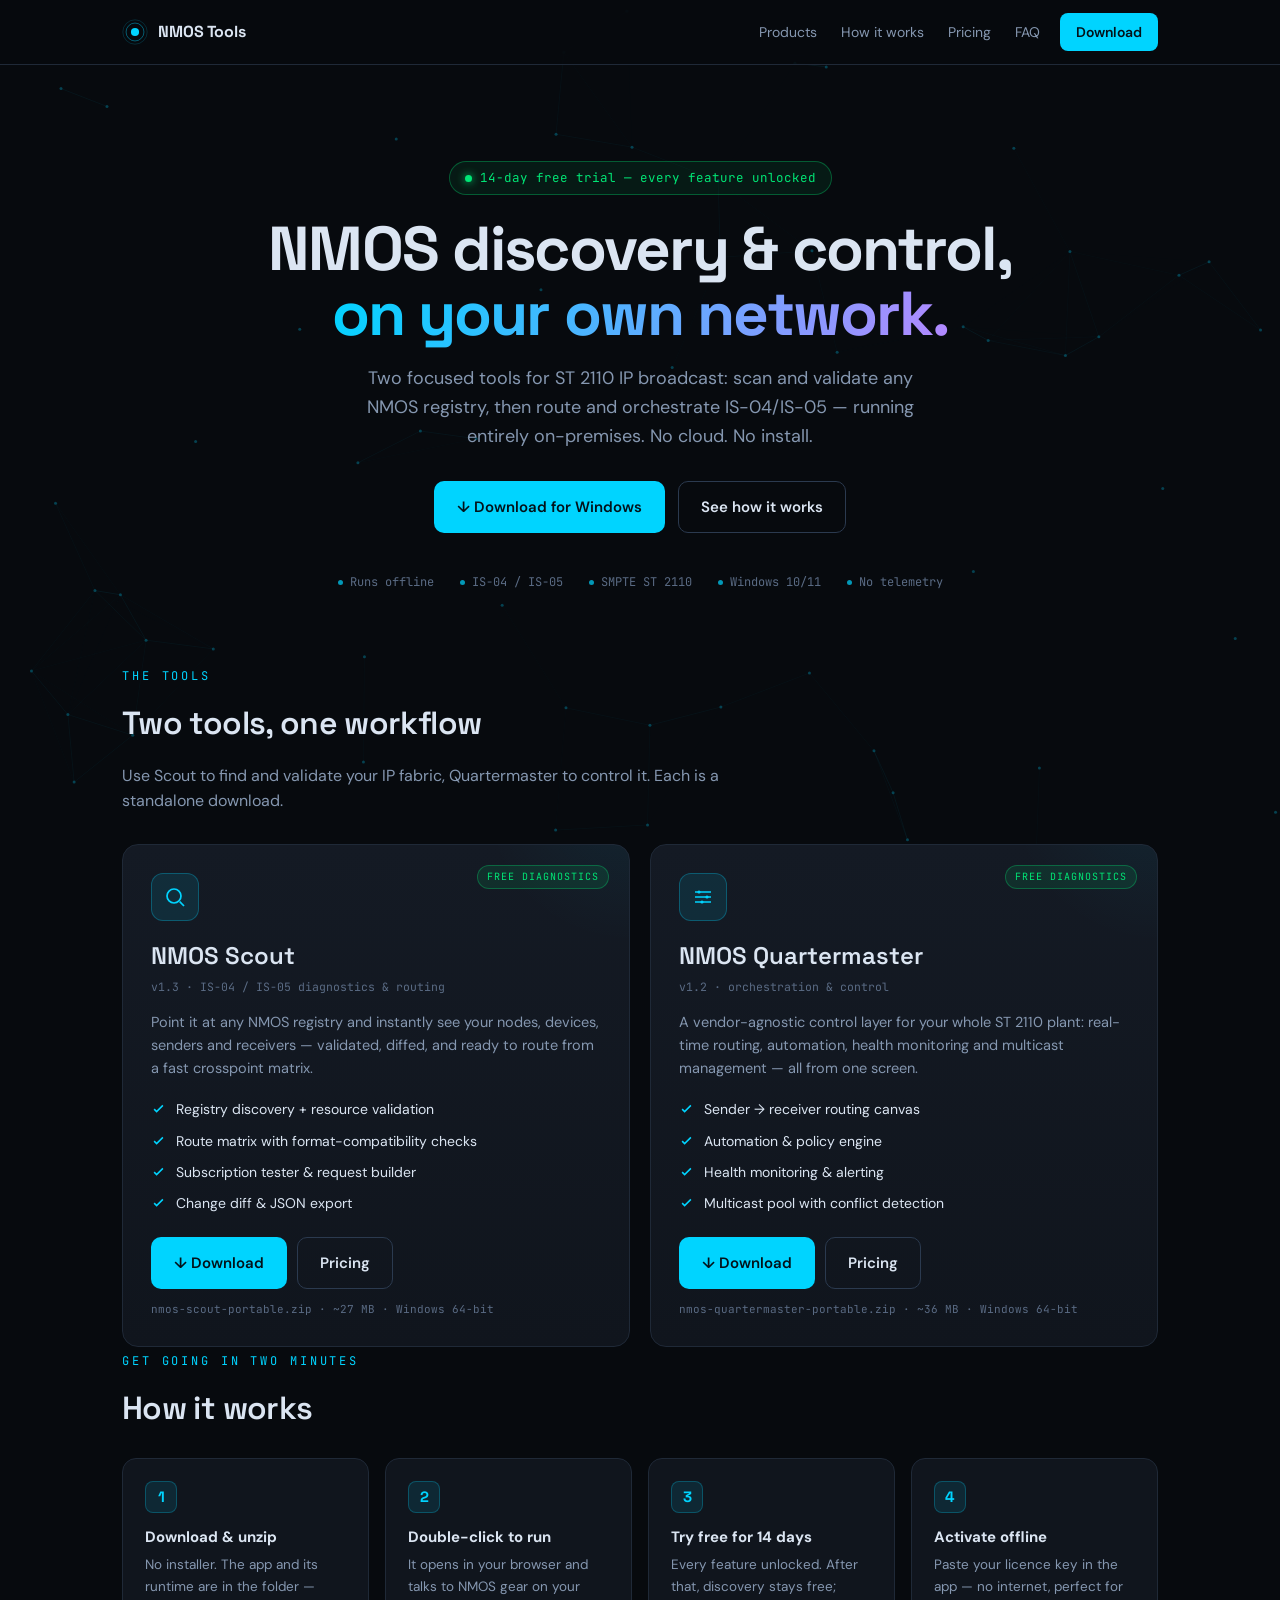
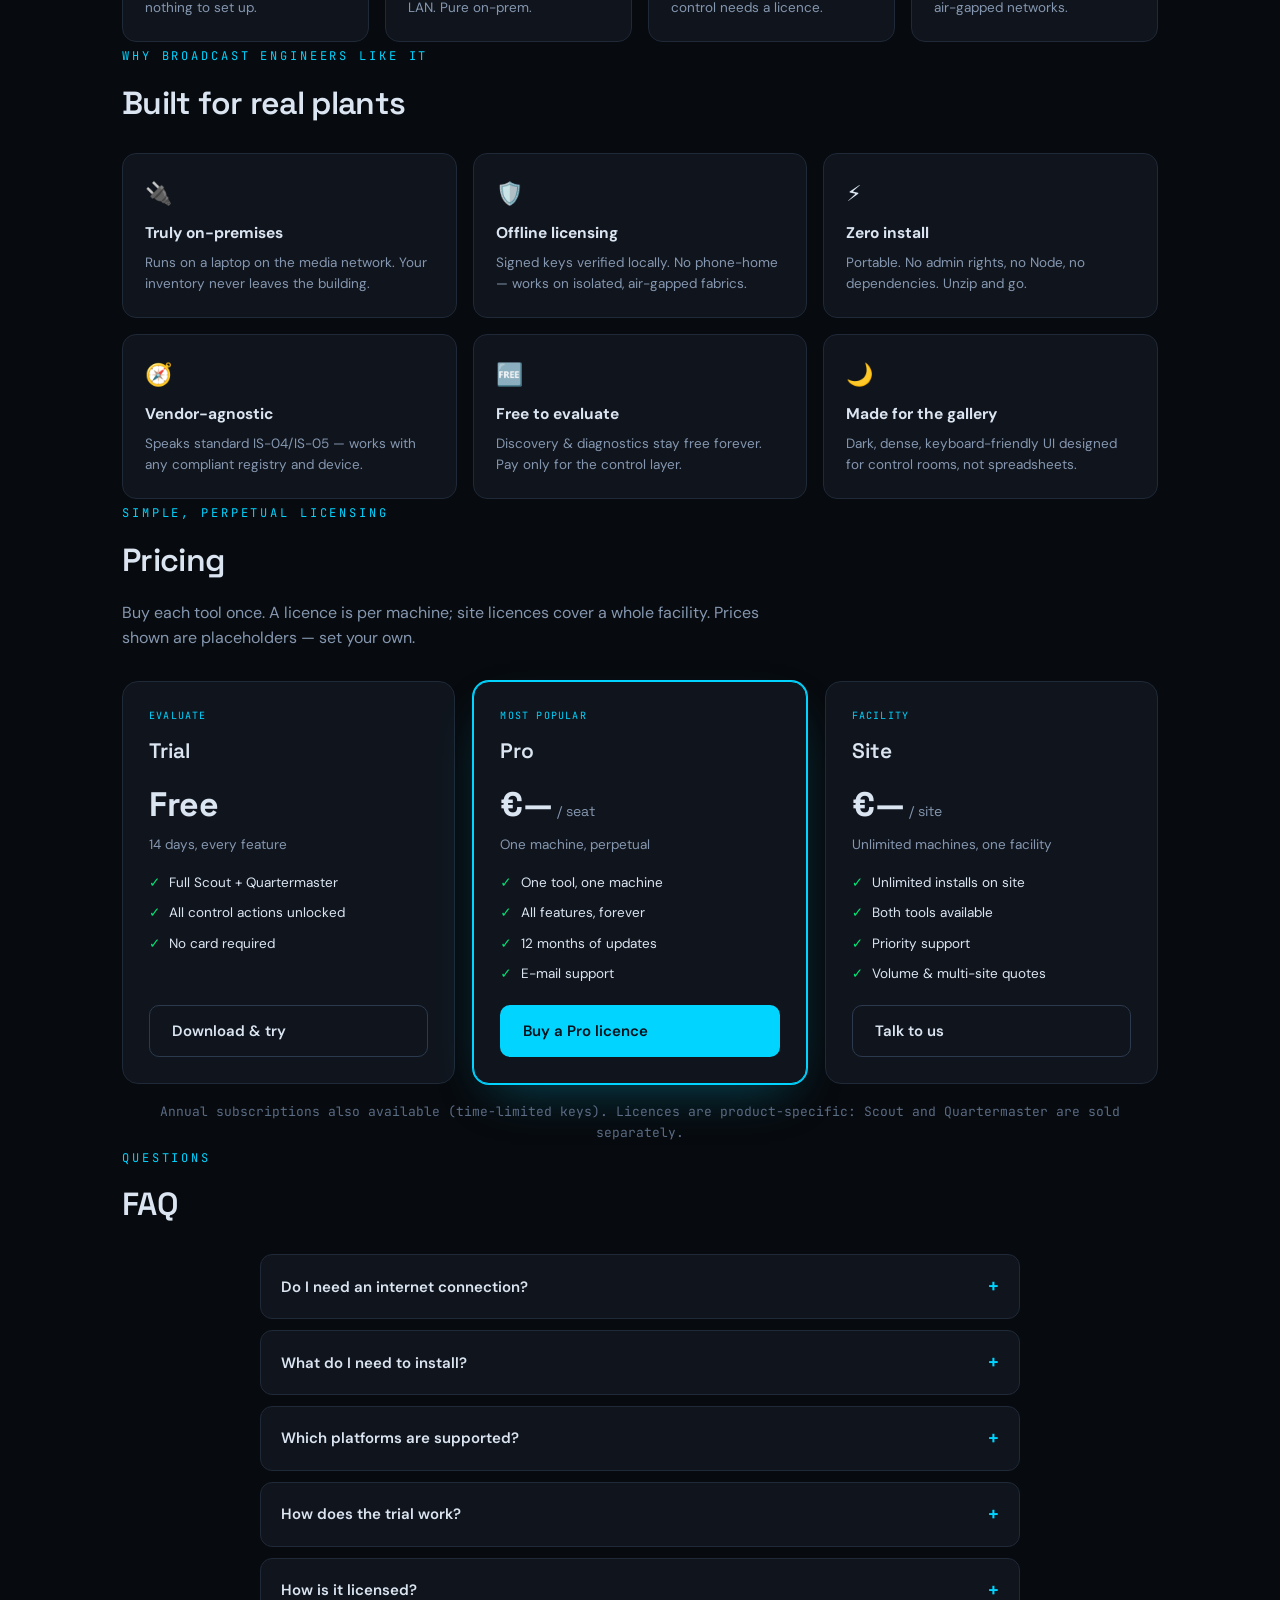
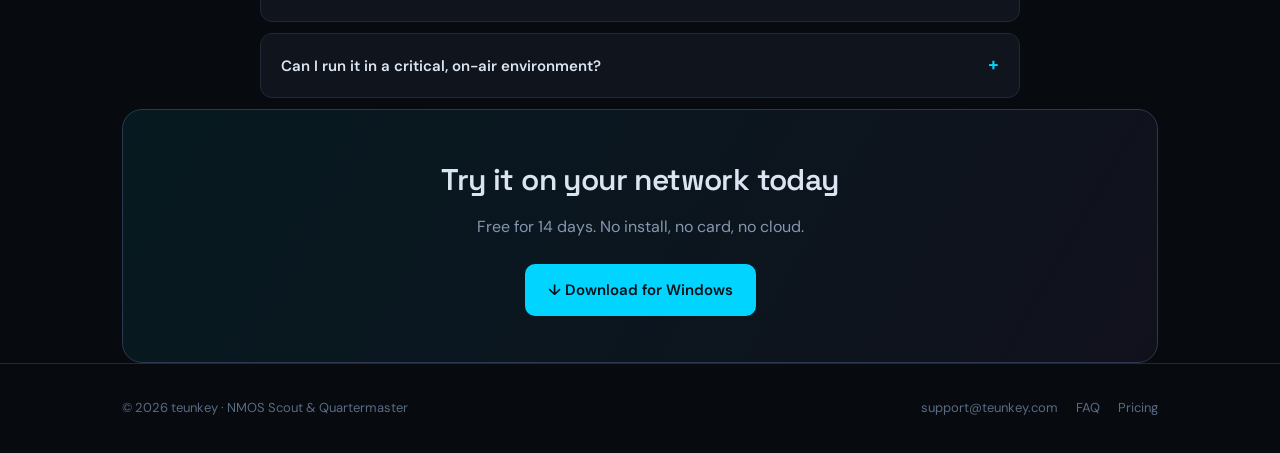
==== index.html @ 96299267 "Remove third-party brand names from the Quartermaster blurb Co-Authored-By: Claude Opus 4.8 <noreply" ====
<!DOCTYPE html>
<html lang="en">
<head>
<meta charset="UTF-8"/>
<meta name="viewport" content="width=device-width, initial-scale=1.0"/>
<title>NMOS Tools — IP broadcast discovery &amp; control · teunkey</title>
<meta name="description" content="NMOS Scout and Quartermaster — professional IS-04/IS-05 discovery, diagnostics and control for ST 2110 IP broadcast. Runs on your own network. Windows, no install, no cloud. 14-day free trial."/>
<meta property="og:title" content="NMOS Tools — IP broadcast discovery &amp; control"/>
<meta property="og:description" content="Pro NMOS diagnostics &amp; IS-05 control that run entirely on your network. Offline-licensed. 14-day free trial."/>
<meta property="og:type" content="website"/>
<link rel="icon" href="data:image/svg+xml,%3Csvg xmlns='http://www.w3.org/2000/svg' viewBox='0 0 32 32'%3E%3Ccircle cx='16' cy='16' r='5' fill='%2300d4ff'/%3E%3Ccircle cx='16' cy='16' r='11' fill='none' stroke='%2300d4ff' stroke-opacity='.5'/%3E%3Ccircle cx='16' cy='16' r='15' fill='none' stroke='%2300d4ff' stroke-opacity='.2'/%3E%3C/svg%3E"/>
<link rel="preconnect" href="https://fonts.googleapis.com"/>
<link rel="preconnect" href="https://fonts.gstatic.com" crossorigin/>
<link href="https://fonts.googleapis.com/css2?family=JetBrains+Mono:wght@400;500;600&family=Space+Grotesk:wght@400;500;600;700&family=DM+Sans:wght@400;500;600&display=swap" rel="stylesheet"/>
<style>
  :root{
    --bg:#070a0e; --bg2:#0b0f15; --card:#10151d; --card2:#141a24;
    --border:#1f2937; --border2:#2b3a4f;
    --text:#dbe5f2; --muted:#8597b0; --dim:#5a6b84;
    --accent:#00d4ff; --accent2:#0aa6c9; --glow:rgba(0,212,255,.35);
    --green:#00e676; --amber:#ffb74d; --purple:#b388ff;
    --display:'Space Grotesk',system-ui,sans-serif;
    --ui:'DM Sans',system-ui,sans-serif;
    --mono:'JetBrains Mono',ui-monospace,Consolas,monospace;
    --maxw:1080px;
  }
  *{box-sizing:border-box;margin:0;padding:0}
  html{scroll-behavior:smooth}
  body{background:var(--bg);color:var(--text);font-family:var(--ui);line-height:1.6;overflow-x:hidden;-webkit-font-smoothing:antialiased}
  a{color:inherit;text-decoration:none}
  canvas#bg{position:fixed;inset:0;z-index:0;opacity:.5;pointer-events:none}
  .shell{position:relative;z-index:1}
  .wrap{max-width:var(--maxw);margin:0 auto;padding:0 22px}
  section{position:relative;padding:84px 0}
  .eyebrow{font-family:var(--mono);font-size:12px;letter-spacing:.24em;text-transform:uppercase;color:var(--accent)}
  h2.title{font-family:var(--display);font-size:32px;font-weight:600;letter-spacing:-.02em;margin:10px 0 14px}
  .lead{color:var(--muted);font-size:16px;max-width:640px}

  /* ── NAV ── */
  nav{position:sticky;top:0;z-index:50;backdrop-filter:blur(12px);background:rgba(7,10,14,.72);border-bottom:1px solid var(--border)}
  .nav-in{max-width:var(--maxw);margin:0 auto;padding:13px 22px;display:flex;align-items:center;gap:20px}
  .brand{display:flex;align-items:center;gap:10px;font-family:var(--display);font-weight:700;font-size:16px;letter-spacing:-.01em}
  .brand .mark{width:26px;height:26px}
  .nav-links{display:flex;gap:24px;margin-left:auto;font-size:14px;color:var(--muted)}
  .nav-links a:hover{color:var(--text)}
  .nav-cta{padding:8px 16px;border-radius:8px;background:var(--accent);color:#03121a;font-weight:600;font-size:14px;transition:.15s}
  .nav-cta:hover{background:#2ce0ff;box-shadow:0 0 24px var(--glow)}
  @media(max-width:760px){.nav-links{display:none}}

  /* ── HERO ── */
  .hero{padding:96px 0 70px;text-align:center}
  .trial-pill{display:inline-flex;align-items:center;gap:8px;padding:6px 15px;border:1px solid rgba(0,230,118,.32);background:rgba(0,230,118,.07);color:var(--green);border-radius:100px;font-family:var(--mono);font-size:12.5px}
  .trial-pill .dot{width:7px;height:7px;border-radius:50%;background:var(--green);box-shadow:0 0 8px var(--green);animation:pulse 2.4s infinite}
  @keyframes pulse{0%,100%{opacity:1}50%{opacity:.45}}
  .hero h1{font-family:var(--display);font-weight:700;font-size:clamp(36px,6vw,62px);line-height:1.04;letter-spacing:-.03em;margin:22px auto 18px;max-width:880px}
  .hero h1 .grad{background:linear-gradient(110deg,var(--accent),var(--purple));-webkit-background-clip:text;background-clip:text;color:transparent}
  .hero p.sub{color:var(--muted);font-size:18px;max-width:600px;margin:0 auto 30px}
  .cta-row{display:flex;gap:13px;justify-content:center;flex-wrap:wrap}
  .btn{display:inline-flex;align-items:center;gap:9px;padding:13px 22px;border-radius:10px;font-weight:600;font-size:15px;cursor:pointer;transition:.16s;border:1px solid transparent}
  .btn-primary{background:var(--accent);color:#03121a}
  .btn-primary:hover{background:#2ce0ff;box-shadow:0 0 30px var(--glow);transform:translateY(-1px)}
  .btn-ghost{border-color:var(--border2);color:var(--text)}
  .btn-ghost:hover{border-color:var(--accent);color:var(--accent)}
  .trust{display:flex;gap:10px 26px;justify-content:center;flex-wrap:wrap;margin-top:40px;font-family:var(--mono);font-size:12px;color:var(--dim)}
  .trust span{display:inline-flex;align-items:center;gap:7px}
  .trust span::before{content:'';width:5px;height:5px;border-radius:50%;background:var(--accent);opacity:.7}

  /* ── PRODUCTS ── */
  .products{display:grid;grid-template-columns:1fr 1fr;gap:20px}
  @media(max-width:820px){.products{grid-template-columns:1fr}}
  .prod{background:linear-gradient(180deg,var(--card2),var(--card));border:1px solid var(--border);border-radius:16px;padding:28px;display:flex;flex-direction:column;position:relative;overflow:hidden;transition:.2s}
  .prod:hover{border-color:var(--border2);transform:translateY(-3px)}
  .prod::before{content:'';position:absolute;top:-40%;right:-30%;width:300px;height:300px;background:radial-gradient(circle,var(--glow),transparent 70%);opacity:.18;pointer-events:none}
  .prod-icon{width:48px;height:48px;border-radius:12px;display:flex;align-items:center;justify-content:center;background:rgba(0,212,255,.1);border:1px solid rgba(0,212,255,.28);margin-bottom:16px}
  .prod h3{font-family:var(--display);font-size:24px;font-weight:600}
  .prod .ver{font-family:var(--mono);font-size:11.5px;color:var(--dim);margin:3px 0 14px}
  .prod p{color:var(--muted);font-size:14.5px;margin-bottom:18px}
  .feat{list-style:none;display:flex;flex-direction:column;gap:9px;margin-bottom:22px;font-size:14px}
  .feat li{display:flex;gap:10px;align-items:flex-start}
  .feat li svg{flex-shrink:0;margin-top:3px;color:var(--accent)}
  .prod .spacer{flex:1}
  .prod .actions{display:flex;gap:10px;flex-wrap:wrap}
  .prod .size{font-family:var(--mono);font-size:11px;color:var(--dim);margin-top:12px}
  .tag-free{position:absolute;top:20px;right:20px;font-family:var(--mono);font-size:10px;letter-spacing:.1em;text-transform:uppercase;color:var(--green);background:rgba(0,230,118,.1);border:1px solid rgba(0,230,118,.3);border-radius:100px;padding:3px 9px}

  /* ── STEPS ── */
  .steps{display:grid;grid-template-columns:repeat(4,1fr);gap:16px;counter-reset:s}
  @media(max-width:820px){.steps{grid-template-columns:1fr 1fr}}
  @media(max-width:480px){.steps{grid-template-columns:1fr}}
  .step{background:var(--card);border:1px solid var(--border);border-radius:14px;padding:22px;counter-increment:s}
  .step::before{content:counter(s);font-family:var(--display);font-weight:700;font-size:15px;color:var(--accent);display:flex;align-items:center;justify-content:center;width:30px;height:30px;border-radius:8px;background:rgba(0,212,255,.1);border:1px solid rgba(0,212,255,.25);margin-bottom:12px}
  .step h4{font-size:15px;margin-bottom:5px}
  .step p{color:var(--muted);font-size:13.5px}

  /* ── FEATURES ── */
  .feature-grid{display:grid;grid-template-columns:repeat(3,1fr);gap:16px}
  @media(max-width:820px){.feature-grid{grid-template-columns:1fr 1fr}}
  @media(max-width:480px){.feature-grid{grid-template-columns:1fr}}
  .fcard{background:var(--card);border:1px solid var(--border);border-radius:14px;padding:22px}
  .fcard .fi{font-size:22px;margin-bottom:10px}
  .fcard h4{font-size:15.5px;margin-bottom:6px}
  .fcard p{color:var(--muted);font-size:13.5px}

  /* ── PRICING ── */
  .pricing{display:grid;grid-template-columns:repeat(3,1fr);gap:18px}
  @media(max-width:820px){.pricing{grid-template-columns:1fr}}
  .tier{background:var(--card);border:1px solid var(--border);border-radius:16px;padding:26px;display:flex;flex-direction:column}
  .tier.best{border-color:var(--accent);box-shadow:0 0 0 1px var(--accent),0 20px 50px -20px var(--glow)}
  .tier .badge{align-self:flex-start;font-family:var(--mono);font-size:10px;letter-spacing:.12em;text-transform:uppercase;color:var(--accent);margin-bottom:10px}
  .tier h3{font-family:var(--display);font-size:21px;font-weight:600}
  .tier .price{font-family:var(--display);font-size:34px;font-weight:700;margin:10px 0 2px}
  .tier .price small{font-size:14px;color:var(--muted);font-weight:400}
  .tier .who{color:var(--muted);font-size:13.5px;margin-bottom:16px}
  .tier ul{list-style:none;display:flex;flex-direction:column;gap:9px;font-size:13.5px;margin-bottom:20px}
  .tier ul li{display:flex;gap:9px}.tier ul li::before{content:'✓';color:var(--green)}
  .tier .spacer{flex:1}
  .price-note{text-align:center;color:var(--dim);font-size:13px;margin-top:18px;font-family:var(--mono)}

  /* ── FAQ ── */
  .faq{max-width:760px;margin:0 auto}
  .qa{border:1px solid var(--border);border-radius:12px;margin-bottom:11px;overflow:hidden;background:var(--card)}
  .qa summary{padding:17px 20px;cursor:pointer;font-weight:600;font-size:15px;display:flex;justify-content:space-between;align-items:center;list-style:none}
  .qa summary::-webkit-details-marker{display:none}
  .qa summary::after{content:'+';font-family:var(--mono);color:var(--accent);font-size:18px;transition:.2s}
  .qa[open] summary::after{transform:rotate(45deg)}
  .qa .a{padding:0 20px 18px;color:var(--muted);font-size:14px}

  /* ── CTA BANNER ── */
  .cta-banner{text-align:center;background:linear-gradient(120deg,rgba(0,212,255,.08),rgba(179,136,255,.06));border:1px solid var(--border2);border-radius:20px;padding:46px 24px}
  .cta-banner h2{font-family:var(--display);font-size:30px;font-weight:600;letter-spacing:-.02em;margin-bottom:10px}
  .cta-banner p{color:var(--muted);margin-bottom:24px}

  /* ── FOOTER ── */
  footer{border-top:1px solid var(--border);padding:34px 0;color:var(--dim);font-size:13px}
  .foot-in{max-width:var(--maxw);margin:0 auto;padding:0 22px;display:flex;justify-content:space-between;flex-wrap:wrap;gap:14px}
  .foot-in a:hover{color:var(--accent)}

  /* ── reveal-on-scroll ── */
  .reveal{opacity:0;transform:translateY(20px);transition:opacity .6s ease,transform .6s ease}
  .reveal.in{opacity:1;transform:none}
  @media(prefers-reduced-motion:reduce){.reveal{opacity:1;transform:none}canvas#bg{display:none}}
</style>
</head>
<body>
<canvas id="bg"></canvas>
<div class="shell">

  <!-- NAV -->
  <nav>
    <div class="nav-in">
      <a class="brand" href="#top">
        <svg class="mark" viewBox="0 0 32 32"><circle cx="16" cy="16" r="5" fill="#00d4ff"/><circle cx="16" cy="16" r="11" fill="none" stroke="#00d4ff" stroke-opacity=".5"/><circle cx="16" cy="16" r="15" fill="none" stroke="#00d4ff" stroke-opacity=".2"/></svg>
        NMOS&nbsp;Tools
      </a>
      <div class="nav-links">
        <a href="#products">Products</a>
        <a href="#how">How it works</a>
        <a href="#pricing">Pricing</a>
        <a href="#faq">FAQ</a>
      </div>
      <a class="nav-cta" href="#products">Download</a>
    </div>
  </nav>

  <!-- HERO -->
  <header class="hero wrap" id="top">
    <span class="trial-pill"><span class="dot"></span> 14-day free trial — every feature unlocked</span>
    <h1>NMOS discovery &amp; control,<br><span class="grad">on your own network.</span></h1>
    <p class="sub">Two focused tools for ST&nbsp;2110 IP broadcast: scan and validate any NMOS registry, then route and orchestrate IS-04/IS-05 — running entirely on-premises. No cloud. No install.</p>
    <div class="cta-row">
      <a class="btn btn-primary" href="#products">↓ Download for Windows</a>
      <a class="btn btn-ghost" href="#how">See how it works</a>
    </div>
    <div class="trust">
      <span>Runs offline</span><span>IS-04 / IS-05</span><span>SMPTE ST 2110</span><span>Windows 10/11</span><span>No telemetry</span>
    </div>
  </header>

  <!-- PRODUCTS -->
  <section id="products" class="wrap">
    <span class="eyebrow reveal">The tools</span>
    <h2 class="title reveal">Two tools, one workflow</h2>
    <p class="lead reveal" style="margin-bottom:30px">Use Scout to find and validate your IP fabric, Quartermaster to control it. Each is a standalone download.</p>
    <div class="products">

      <article class="prod reveal">
        <span class="tag-free">Free diagnostics</span>
        <div class="prod-icon"><svg width="24" height="24" viewBox="0 0 24 24" fill="none" stroke="#00d4ff" stroke-width="1.7"><circle cx="11" cy="11" r="7"/><path d="M21 21l-4.3-4.3"/></svg></div>
        <h3>NMOS Scout</h3>
        <div class="ver">v1.3 · IS-04 / IS-05 diagnostics &amp; routing</div>
        <p>Point it at any NMOS registry and instantly see your nodes, devices, senders and receivers — validated, diffed, and ready to route from a fast crosspoint matrix.</p>
        <ul class="feat">
          <li><svg width="15" height="15" viewBox="0 0 24 24" fill="none" stroke="currentColor" stroke-width="2.5"><path d="M5 13l4 4L19 7"/></svg> Registry discovery + resource validation</li>
          <li><svg width="15" height="15" viewBox="0 0 24 24" fill="none" stroke="currentColor" stroke-width="2.5"><path d="M5 13l4 4L19 7"/></svg> Route matrix with format-compatibility checks</li>
          <li><svg width="15" height="15" viewBox="0 0 24 24" fill="none" stroke="currentColor" stroke-width="2.5"><path d="M5 13l4 4L19 7"/></svg> Subscription tester &amp; request builder</li>
          <li><svg width="15" height="15" viewBox="0 0 24 24" fill="none" stroke="currentColor" stroke-width="2.5"><path d="M5 13l4 4L19 7"/></svg> Change diff &amp; JSON export</li>
        </ul>
        <div class="spacer"></div>
        <div class="actions">
          <a class="btn btn-primary" data-dl="scout" href="#" download>↓ Download</a>
          <a class="btn btn-ghost" data-buy="scout" href="#pricing">Pricing</a>
        </div>
        <div class="size">nmos-scout-portable.zip · ~27 MB · Windows 64-bit</div>
      </article>

      <article class="prod reveal">
        <span class="tag-free">Free diagnostics</span>
        <div class="prod-icon"><svg width="24" height="24" viewBox="0 0 24 24" fill="none" stroke="#00d4ff" stroke-width="1.7"><path d="M4 7h16M4 12h16M4 17h16"/><circle cx="8" cy="7" r="1.6" fill="#00d4ff" stroke="none"/><circle cx="16" cy="12" r="1.6" fill="#00d4ff" stroke="none"/><circle cx="11" cy="17" r="1.6" fill="#00d4ff" stroke="none"/></svg></div>
        <h3>NMOS Quartermaster</h3>
        <div class="ver">v1.2 · orchestration &amp; control</div>
        <p>A vendor-agnostic control layer for your whole ST 2110 plant: real-time routing, automation, health monitoring and multicast management — all from one screen.</p>
        <ul class="feat">
          <li><svg width="15" height="15" viewBox="0 0 24 24" fill="none" stroke="currentColor" stroke-width="2.5"><path d="M5 13l4 4L19 7"/></svg> Sender → receiver routing canvas</li>
          <li><svg width="15" height="15" viewBox="0 0 24 24" fill="none" stroke="currentColor" stroke-width="2.5"><path d="M5 13l4 4L19 7"/></svg> Automation &amp; policy engine</li>
          <li><svg width="15" height="15" viewBox="0 0 24 24" fill="none" stroke="currentColor" stroke-width="2.5"><path d="M5 13l4 4L19 7"/></svg> Health monitoring &amp; alerting</li>
          <li><svg width="15" height="15" viewBox="0 0 24 24" fill="none" stroke="currentColor" stroke-width="2.5"><path d="M5 13l4 4L19 7"/></svg> Multicast pool with conflict detection</li>
        </ul>
        <div class="spacer"></div>
        <div class="actions">
          <a class="btn btn-primary" data-dl="quartermaster" href="#" download>↓ Download</a>
          <a class="btn btn-ghost" data-buy="quartermaster" href="#pricing">Pricing</a>
        </div>
        <div class="size">nmos-quartermaster-portable.zip · ~36 MB · Windows 64-bit</div>
      </article>
    </div>
  </section>

  <!-- HOW -->
  <section id="how" class="wrap">
    <span class="eyebrow reveal">Get going in two minutes</span>
    <h2 class="title reveal">How it works</h2>
    <div class="steps" style="margin-top:24px">
      <div class="step reveal"><h4>Download &amp; unzip</h4><p>No installer. The app and its runtime are in the folder — nothing to set up.</p></div>
      <div class="step reveal"><h4>Double-click to run</h4><p>It opens in your browser and talks to NMOS gear on your LAN. Pure on-prem.</p></div>
      <div class="step reveal"><h4>Try free for 14 days</h4><p>Every feature unlocked. After that, discovery stays free; control needs a licence.</p></div>
      <div class="step reveal"><h4>Activate offline</h4><p>Paste your licence key in the app — no internet, perfect for air-gapped networks.</p></div>
    </div>
  </section>

  <!-- FEATURES -->
  <section class="wrap">
    <span class="eyebrow reveal">Why broadcast engineers like it</span>
    <h2 class="title reveal">Built for real plants</h2>
    <div class="feature-grid" style="margin-top:24px">
      <div class="fcard reveal"><div class="fi">🔌</div><h4>Truly on-premises</h4><p>Runs on a laptop on the media network. Your inventory never leaves the building.</p></div>
      <div class="fcard reveal"><div class="fi">🛡️</div><h4>Offline licensing</h4><p>Signed keys verified locally. No phone-home — works on isolated, air-gapped fabrics.</p></div>
      <div class="fcard reveal"><div class="fi">⚡</div><h4>Zero install</h4><p>Portable. No admin rights, no Node, no dependencies. Unzip and go.</p></div>
      <div class="fcard reveal"><div class="fi">🧭</div><h4>Vendor-agnostic</h4><p>Speaks standard IS-04/IS-05 — works with any compliant registry and device.</p></div>
      <div class="fcard reveal"><div class="fi">🆓</div><h4>Free to evaluate</h4><p>Discovery &amp; diagnostics stay free forever. Pay only for the control layer.</p></div>
      <div class="fcard reveal"><div class="fi">🌙</div><h4>Made for the gallery</h4><p>Dark, dense, keyboard-friendly UI designed for control rooms, not spreadsheets.</p></div>
    </div>
  </section>

  <!-- PRICING -->
  <section id="pricing" class="wrap">
    <span class="eyebrow reveal">Simple, perpetual licensing</span>
    <h2 class="title reveal">Pricing</h2>
    <p class="lead reveal" style="margin-bottom:30px">Buy each tool once. A licence is per machine; site licences cover a whole facility. Prices shown are placeholders — set your own.</p>
    <div class="pricing">
      <div class="tier reveal">
        <span class="badge">Evaluate</span>
        <h3>Trial</h3>
        <div class="price">Free</div>
        <div class="who">14 days, every feature</div>
        <ul>
          <li>Full Scout + Quartermaster</li>
          <li>All control actions unlocked</li>
          <li>No card required</li>
        </ul>
        <div class="spacer"></div>
        <a class="btn btn-ghost" href="#products">Download &amp; try</a>
      </div>
      <div class="tier best reveal">
        <span class="badge">Most popular</span>
        <h3>Pro</h3>
        <div class="price">€—<small> / seat</small></div>
        <div class="who">One machine, perpetual</div>
        <ul>
          <li>One tool, one machine</li>
          <li>All features, forever</li>
          <li>12 months of updates</li>
          <li>E-mail support</li>
        </ul>
        <div class="spacer"></div>
        <a class="btn btn-primary" href="mailto:sales@teunkey.com?subject=NMOS%20Pro%20licence">Buy a Pro licence</a>
      </div>
      <div class="tier reveal">
        <span class="badge">Facility</span>
        <h3>Site</h3>
        <div class="price">€—<small> / site</small></div>
        <div class="who">Unlimited machines, one facility</div>
        <ul>
          <li>Unlimited installs on site</li>
          <li>Both tools available</li>
          <li>Priority support</li>
          <li>Volume &amp; multi-site quotes</li>
        </ul>
        <div class="spacer"></div>
        <a class="btn btn-ghost" href="mailto:sales@teunkey.com?subject=NMOS%20Site%20licence">Talk to us</a>
      </div>
    </div>
    <p class="price-note reveal">Annual subscriptions also available (time-limited keys). Licences are product-specific: Scout and Quartermaster are sold separately.</p>
  </section>

  <!-- FAQ -->
  <section id="faq" class="wrap">
    <span class="eyebrow reveal">Questions</span>
    <h2 class="title reveal">FAQ</h2>
    <div class="faq" style="margin-top:24px">
      <details class="qa reveal"><summary>Do I need an internet connection?</summary><div class="a">No. Both tools run entirely on your local network and validate licences offline. Nothing — including your device inventory — is sent to the internet. They're designed for isolated, air-gapped broadcast fabrics.</div></details>
      <details class="qa reveal"><summary>What do I need to install?</summary><div class="a">Nothing. Each download is a self-contained folder that already includes the runtime. Unzip it anywhere and double-click the launcher — no admin rights, no Node.js, no dependencies.</div></details>
      <details class="qa reveal"><summary>Which platforms are supported?</summary><div class="a">Windows 10/11 (64-bit) today. macOS and Linux builds are on the roadmap — get in touch if you need them.</div></details>
      <details class="qa reveal"><summary>How does the trial work?</summary><div class="a">The first launch starts a 14-day trial with every feature unlocked. After it ends, discovery and diagnostics keep working for free; the control actions (routing, automation, reservations) unlock when you activate a licence key.</div></details>
      <details class="qa reveal"><summary>How is it licensed?</summary><div class="a">You buy a licence key, paste it into the app, and it's verified offline against a cryptographic signature. Keys are per-machine (Pro) or per-facility (Site), perpetual or annual.</div></details>
      <details class="qa reveal"><summary>Can I run it in a critical, on-air environment?</summary><div class="a">The tools are provided as professional utilities — always validate routing and control actions in your own environment first. See the licence agreement included with each download for the full terms.</div></details>
    </div>
  </section>

  <!-- CTA -->
  <section class="wrap">
    <div class="cta-banner reveal">
      <h2>Try it on your network today</h2>
      <p>Free for 14 days. No install, no card, no cloud.</p>
      <div class="cta-row"><a class="btn btn-primary" href="#products">↓ Download for Windows</a></div>
    </div>
  </section>

  <footer>
    <div class="foot-in">
      <div>© <span id="yr"></span> teunkey · NMOS Scout &amp; Quartermaster</div>
      <div style="display:flex;gap:18px">
        <a href="mailto:support@teunkey.com">support@teunkey.com</a>
        <a href="#faq">FAQ</a>
        <a href="#pricing">Pricing</a>
      </div>
    </div>
  </footer>
</div>

<script>
  document.getElementById('yr').textContent = new Date().getFullYear();

  // Download links — set these to wherever the zips are hosted.
  // (Filled at deploy time; defaults to a /downloads/ path on this host.)
  const DOWNLOADS = {
    scout:         'https://github.com/teunenrichard-dot/nmos-tools/releases/latest/download/nmos-scout-portable.zip',
    quartermaster: 'https://github.com/teunenrichard-dot/nmos-tools/releases/latest/download/nmos-quartermaster-portable.zip',
  };
  document.querySelectorAll('[data-dl]').forEach(a => { a.href = DOWNLOADS[a.dataset.dl] || '#'; });

  // Reveal on scroll
  const io = new IntersectionObserver((es)=>{es.forEach(e=>{if(e.isIntersecting){e.target.classList.add('in');io.unobserve(e.target);}})},{threshold:.12});
  document.querySelectorAll('.reveal').forEach(el=>io.observe(el));

  // Animated network-node background (subtle, on-brand)
  (function(){
    const c = document.getElementById('bg'), x = c.getContext('2d');
    if (window.matchMedia('(prefers-reduced-motion: reduce)').matches) return;
    let w,h,nodes,DPR=Math.min(devicePixelRatio||1,2);
    function size(){ w=c.width=innerWidth*DPR; h=c.height=innerHeight*DPR; c.style.width=innerWidth+'px'; c.style.height=innerHeight+'px';
      const n=Math.min(70, Math.floor(innerWidth/22));
      nodes=Array.from({length:n},()=>({x:Math.random()*w,y:Math.random()*h,vx:(Math.random()-.5)*.18*DPR,vy:(Math.random()-.5)*.18*DPR})); }
    function frame(){
      x.clearRect(0,0,w,h);
      for(const n of nodes){ n.x+=n.vx; n.y+=n.vy; if(n.x<0||n.x>w)n.vx*=-1; if(n.y<0||n.y>h)n.vy*=-1; }
      for(let i=0;i<nodes.length;i++){
        for(let j=i+1;j<nodes.length;j++){
          const a=nodes[i],b=nodes[j],dx=a.x-b.x,dy=a.y-b.y,d=Math.hypot(dx,dy),max=150*DPR;
          if(d<max){ x.strokeStyle='rgba(0,212,255,'+(1-d/max)*.16+')'; x.lineWidth=DPR; x.beginPath(); x.moveTo(a.x,a.y); x.lineTo(b.x,b.y); x.stroke(); }
        }
      }
      for(const n of nodes){ x.fillStyle='rgba(0,212,255,.55)'; x.beginPath(); x.arc(n.x,n.y,1.5*DPR,0,7); x.fill(); }
      requestAnimationFrame(frame);
    }
    size(); frame(); addEventListener('resize',size);
  })();
</script>
</body>
</html>
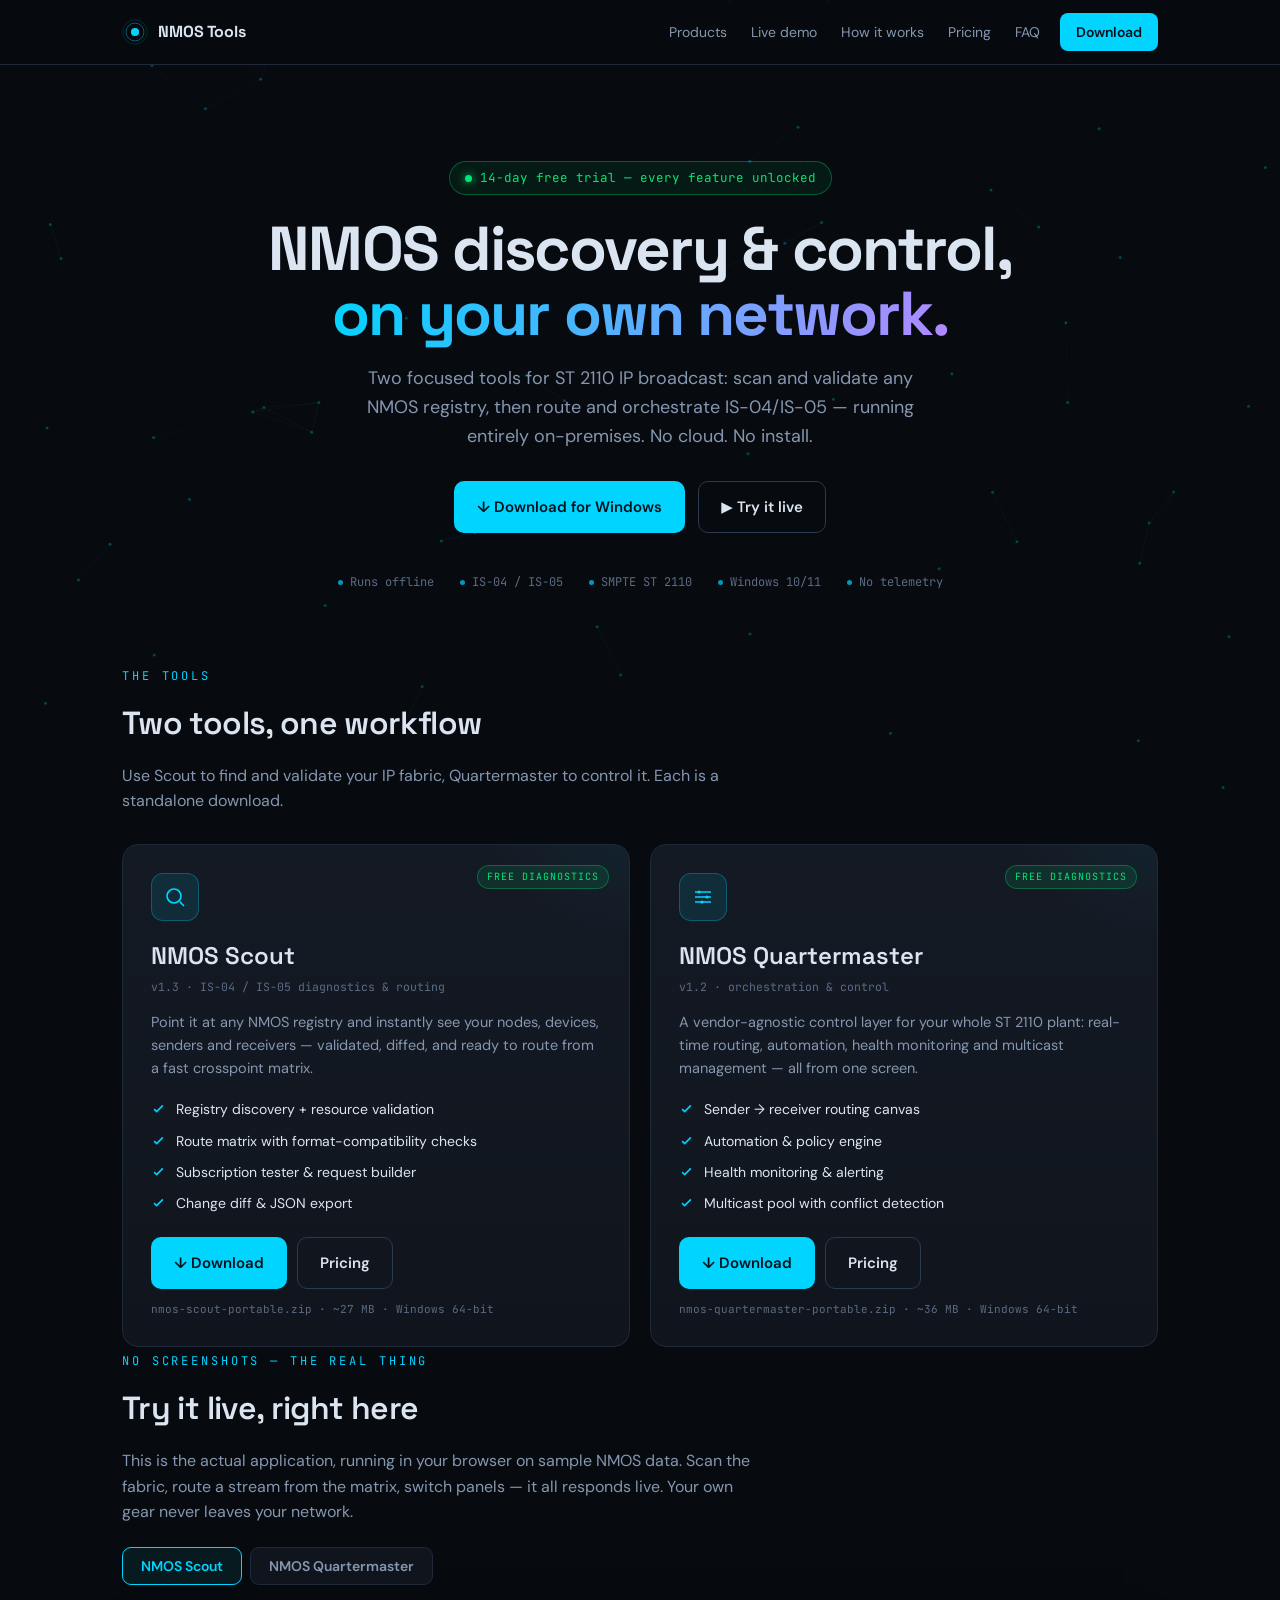
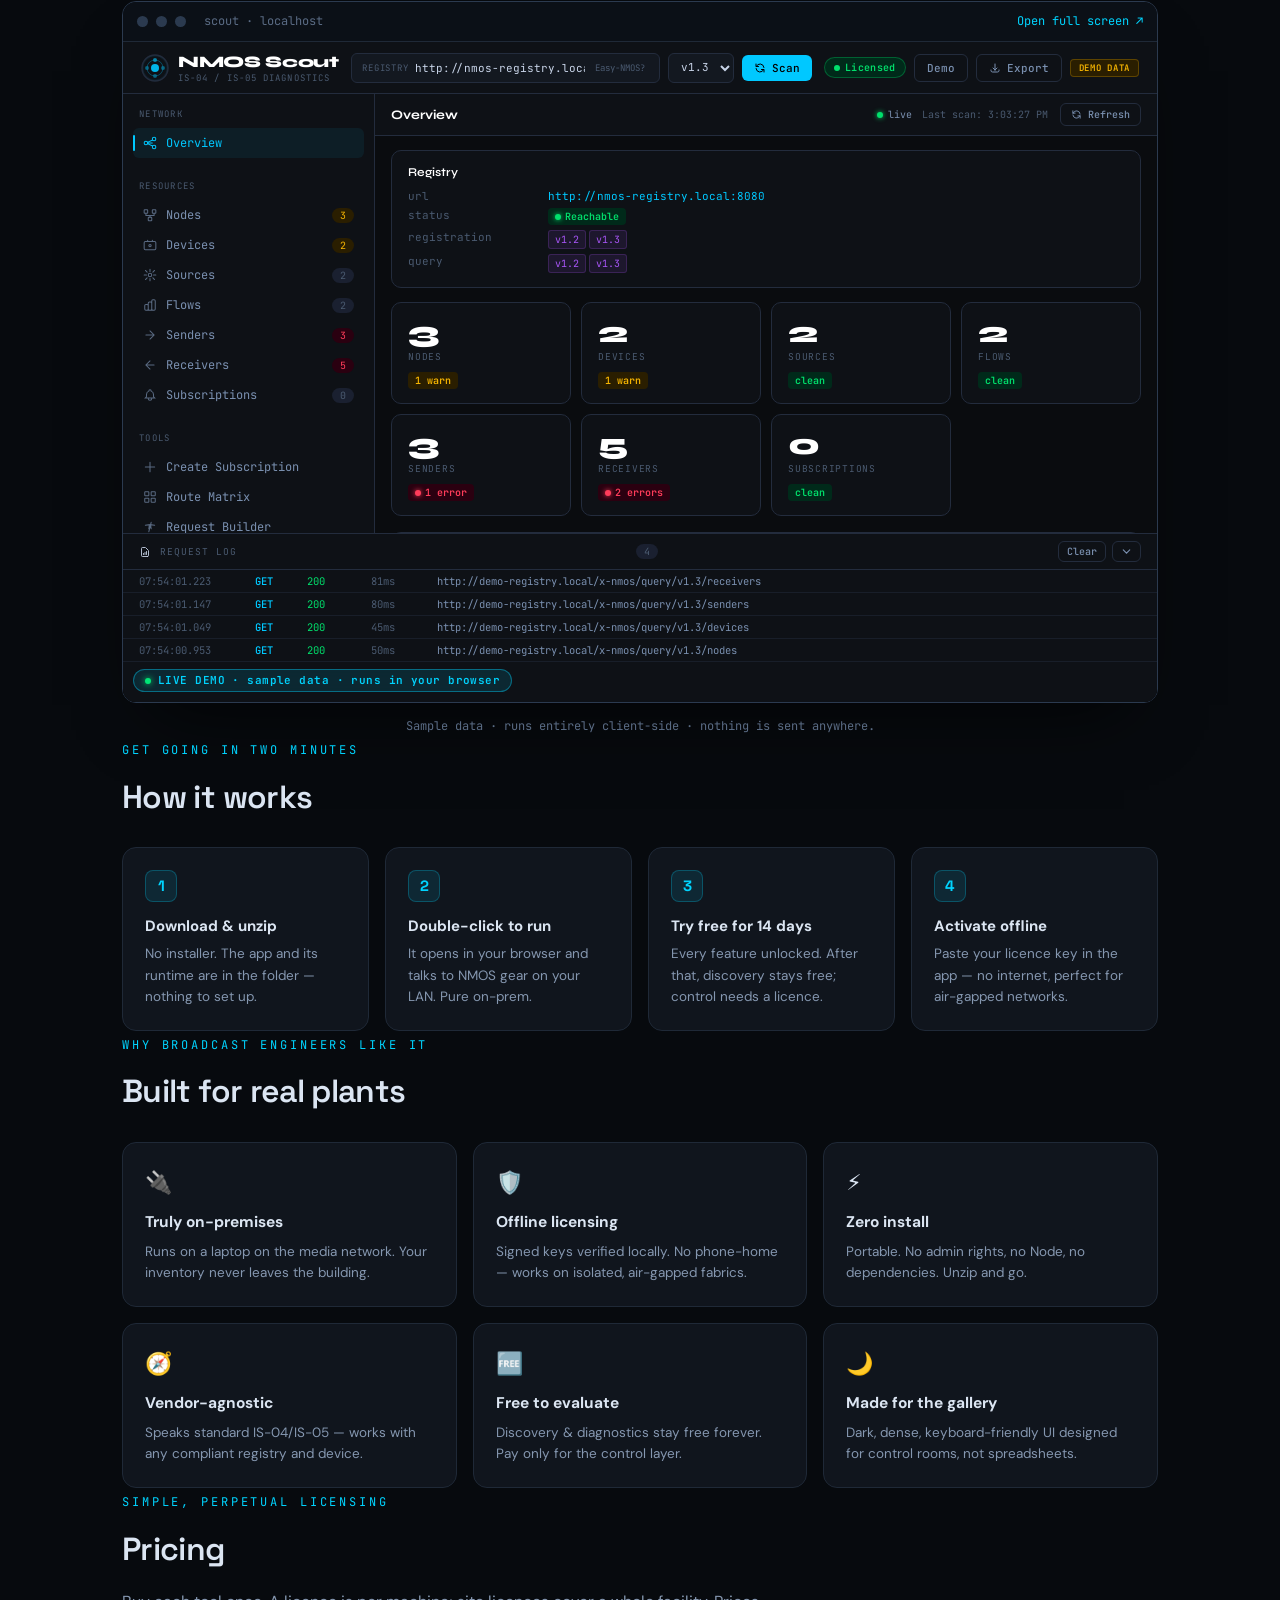
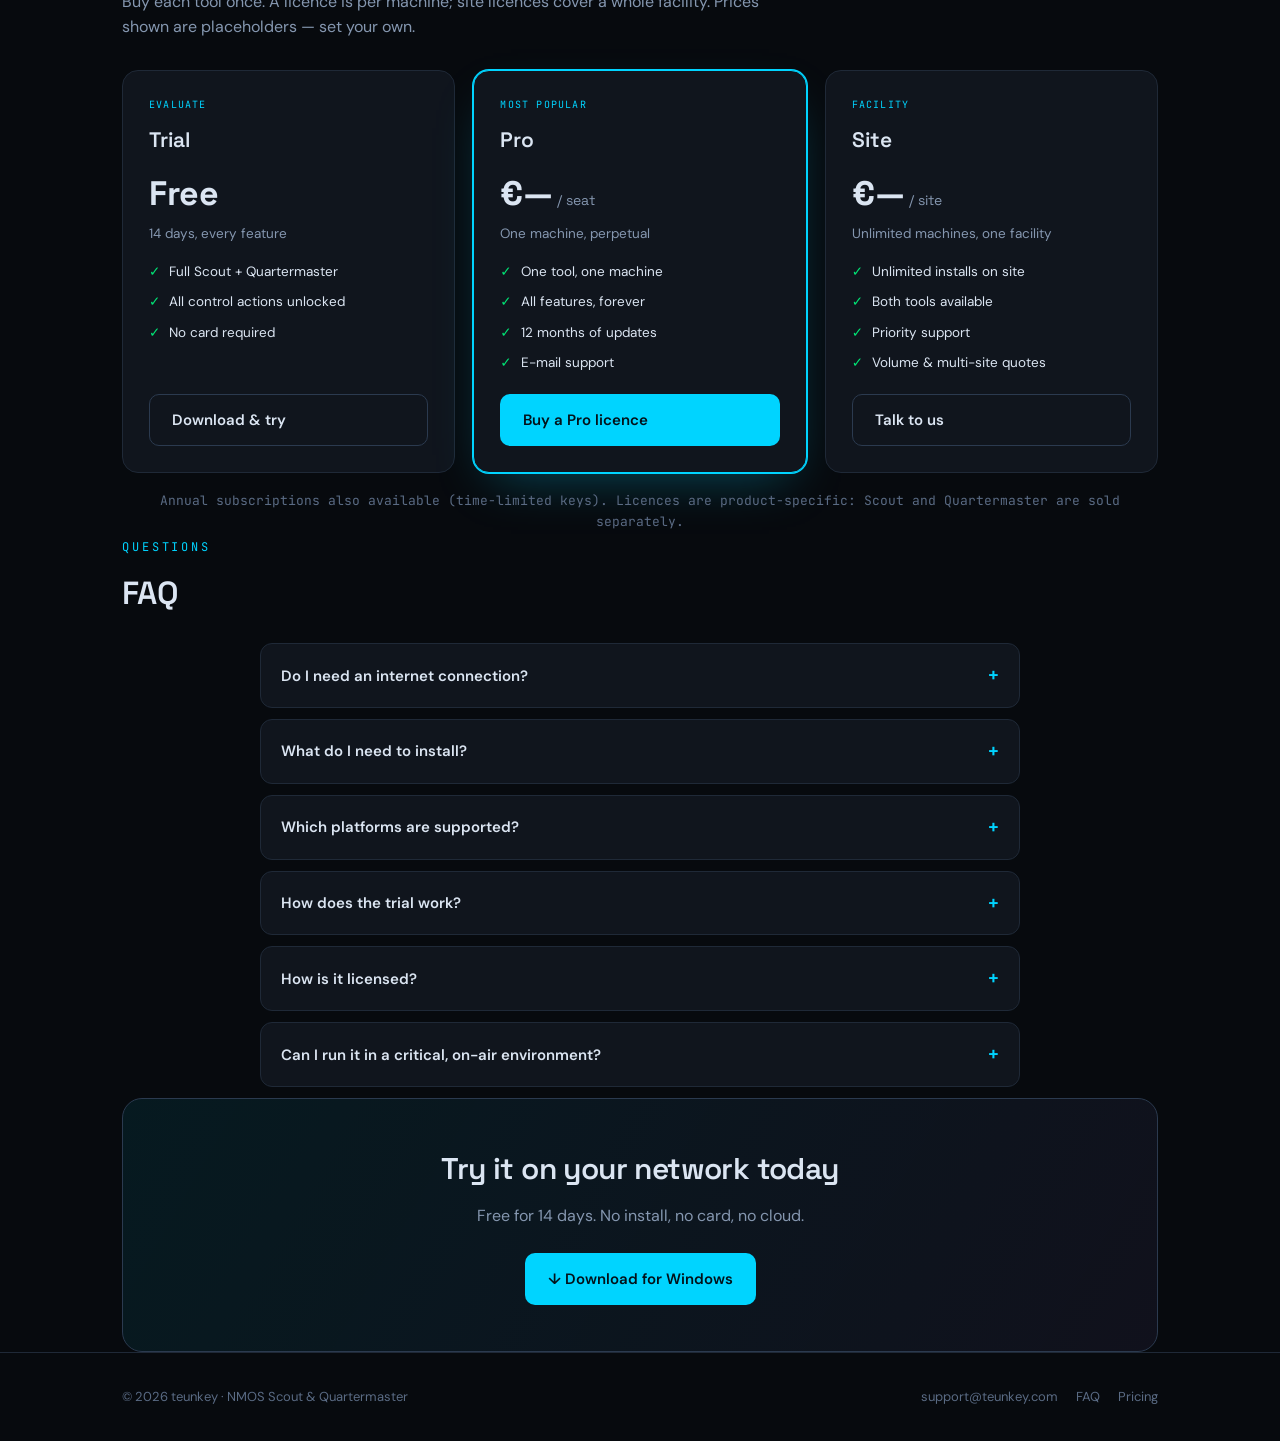
==== commit 26188590: "Add live in-browser demo of Scout + Quartermaster to the home page Embeds each real app UI in an ifr" ====
--- a/index.html
+++ b/index.html
@@ -139,6 +139,24 @@
   .reveal{opacity:0;transform:translateY(20px);transition:opacity .6s ease,transform .6s ease}
   .reveal.in{opacity:1;transform:none}
   @media(prefers-reduced-motion:reduce){.reveal{opacity:1;transform:none}canvas#bg{display:none}}
+
+  /* ── LIVE DEMO ── */
+  .demo-tabs{display:flex;gap:8px;margin:6px 0 16px;flex-wrap:wrap}
+  .demo-tab{padding:9px 18px;border-radius:9px;border:1px solid var(--border);background:var(--card);color:var(--muted);font-family:var(--ui);font-weight:600;font-size:14px;cursor:pointer;transition:.15s}
+  .demo-tab.active{border-color:var(--accent);color:var(--accent);background:rgba(0,212,255,.08)}
+  .demo-tab:hover:not(.active){color:var(--text)}
+  .demo-frame{border:1px solid var(--border2);border-radius:14px;overflow:hidden;background:var(--bg2);box-shadow:0 36px 70px -34px rgba(0,0,0,.8)}
+  .demo-chrome{display:flex;align-items:center;gap:8px;padding:10px 14px;background:#0b1017;border-bottom:1px solid var(--border)}
+  .demo-chrome .d{width:11px;height:11px;border-radius:50%;background:#2b3a4f}
+  .demo-url{margin-left:10px;font-family:var(--mono);font-size:12px;color:var(--dim)}
+  .demo-open{margin-left:auto;font-family:var(--mono);font-size:12px;color:var(--accent)}
+  .demo-open:hover{text-decoration:underline}
+  .demo-stage{position:relative;height:660px;background:#0a0c0f}
+  .demo-stage iframe{width:100%;height:100%;border:0;display:block}
+  .demo-ph{position:absolute;inset:0;display:flex;flex-direction:column;gap:12px;align-items:center;justify-content:center;color:var(--dim);font-family:var(--mono);font-size:14px;cursor:pointer}
+  .demo-ph .play{width:54px;height:54px;border-radius:50%;border:1px solid var(--accent);color:var(--accent);display:flex;align-items:center;justify-content:center;font-size:20px;background:rgba(0,212,255,.08)}
+  .demo-note{text-align:center;color:var(--dim);font-size:12px;font-family:var(--mono);margin-top:14px}
+  @media(max-width:680px){.demo-stage{height:520px}}
 </style>
 </head>
 <body>
@@ -154,6 +172,7 @@
       </a>
       <div class="nav-links">
         <a href="#products">Products</a>
+        <a href="#demo">Live demo</a>
         <a href="#how">How it works</a>
         <a href="#pricing">Pricing</a>
         <a href="#faq">FAQ</a>
@@ -169,7 +188,7 @@
     <p class="sub">Two focused tools for ST&nbsp;2110 IP broadcast: scan and validate any NMOS registry, then route and orchestrate IS-04/IS-05 — running entirely on-premises. No cloud. No install.</p>
     <div class="cta-row">
       <a class="btn btn-primary" href="#products">↓ Download for Windows</a>
-      <a class="btn btn-ghost" href="#how">See how it works</a>
+      <a class="btn btn-ghost" href="#demo">▶ Try it live</a>
     </div>
     <div class="trust">
       <span>Runs offline</span><span>IS-04 / IS-05</span><span>SMPTE ST 2110</span><span>Windows 10/11</span><span>No telemetry</span>
@@ -223,6 +242,28 @@
         <div class="size">nmos-quartermaster-portable.zip · ~36 MB · Windows 64-bit</div>
       </article>
     </div>
+  </section>
+
+  <!-- LIVE DEMO -->
+  <section id="demo" class="wrap">
+    <span class="eyebrow reveal">No screenshots — the real thing</span>
+    <h2 class="title reveal">Try it live, right here</h2>
+    <p class="lead reveal" style="margin-bottom:22px">This is the actual application, running in your browser on sample NMOS data. Scan the fabric, route a stream from the matrix, switch panels — it all responds live. Your own gear never leaves your network.</p>
+    <div class="demo-tabs reveal">
+      <button class="demo-tab active" data-demo="scout">NMOS Scout</button>
+      <button class="demo-tab" data-demo="quartermaster">NMOS Quartermaster</button>
+    </div>
+    <div class="demo-frame reveal">
+      <div class="demo-chrome">
+        <span class="d"></span><span class="d"></span><span class="d"></span>
+        <span class="demo-url" id="demoUrl">scout · localhost</span>
+        <a class="demo-open" id="demoOpen" href="demo/scout.html" target="_blank" rel="noopener">Open full screen ↗</a>
+      </div>
+      <div class="demo-stage" id="demoStage">
+        <div class="demo-ph" id="demoPh"><div class="play">▶</div>Click to launch the live demo</div>
+      </div>
+    </div>
+    <p class="demo-note reveal">Sample data · runs entirely client-side · nothing is sent anywhere.</p>
   </section>
 
   <!-- HOW -->
@@ -374,6 +415,33 @@
     }
     size(); frame(); addEventListener('resize',size);
   })();
+
+  // Live demo — launch the embedded app on first scroll-into-view (or click); tabs swap apps.
+  (function(){
+    var stage=document.getElementById('demoStage'), ph=document.getElementById('demoPh');
+    var urlEl=document.getElementById('demoUrl'), openEl=document.getElementById('demoOpen');
+    var SRC={scout:'demo/scout.html',quartermaster:'demo/quartermaster.html'};
+    var LBL={scout:'scout · localhost',quartermaster:'quartermaster · localhost'};
+    var launched=false;
+    function tab(){ var a=document.querySelector('.demo-tab.active'); return a?a.dataset.demo:'scout'; }
+    function show(which){
+      launched=true;
+      var f=stage.querySelector('iframe');
+      if(!f){ f=document.createElement('iframe'); f.setAttribute('loading','lazy'); stage.appendChild(f); }
+      f.title=which+' live demo'; f.src=SRC[which];
+      urlEl.textContent=LBL[which]; openEl.href=SRC[which];
+      if(ph) ph.style.display='none';
+    }
+    if(ph) ph.addEventListener('click', function(){ show(tab()); });
+    document.querySelectorAll('.demo-tab').forEach(function(b){
+      b.addEventListener('click', function(){
+        document.querySelectorAll('.demo-tab').forEach(function(x){x.classList.remove('active');});
+        b.classList.add('active'); show(b.dataset.demo);
+      });
+    });
+    var io=new IntersectionObserver(function(es){ es.forEach(function(e){ if(e.isIntersecting && !launched){ show('scout'); io.disconnect(); } }); },{threshold:.3});
+    io.observe(document.getElementById('demo'));
+  })();
 </script>
 </body>
 </html>
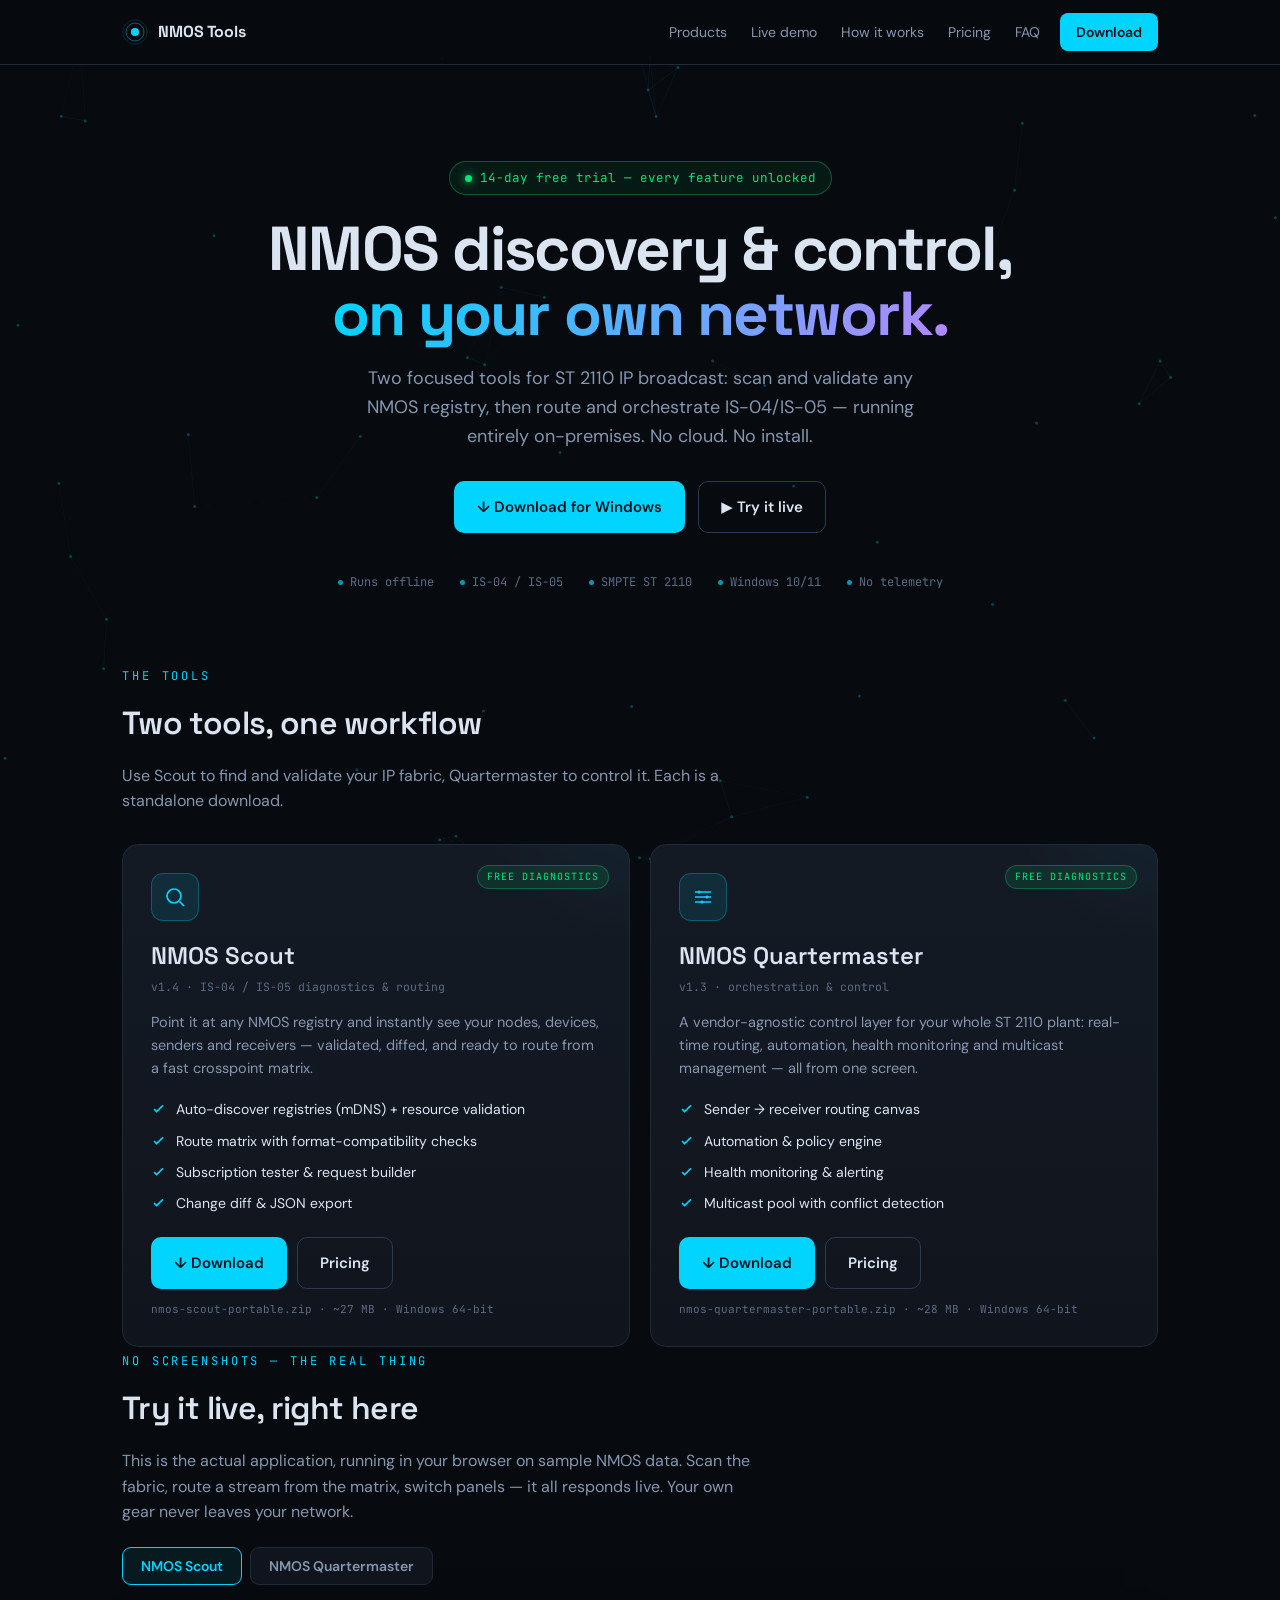
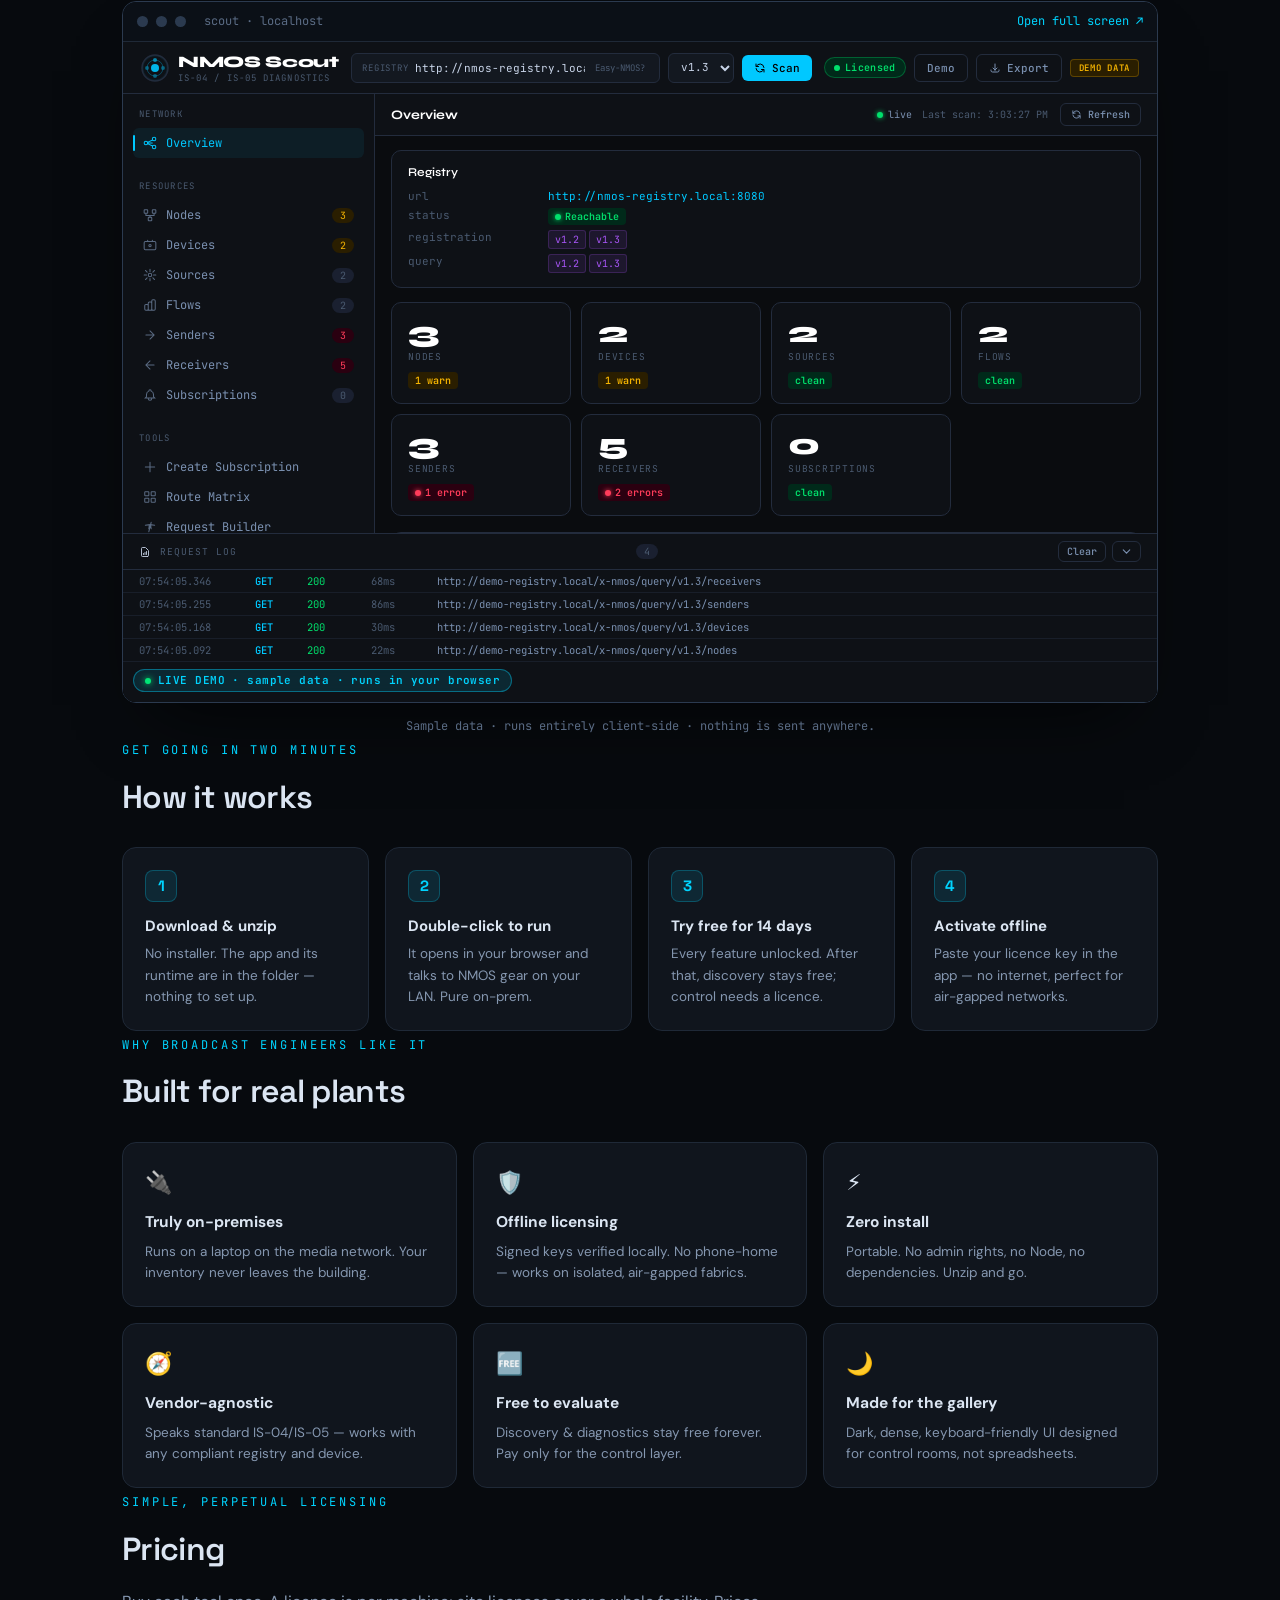
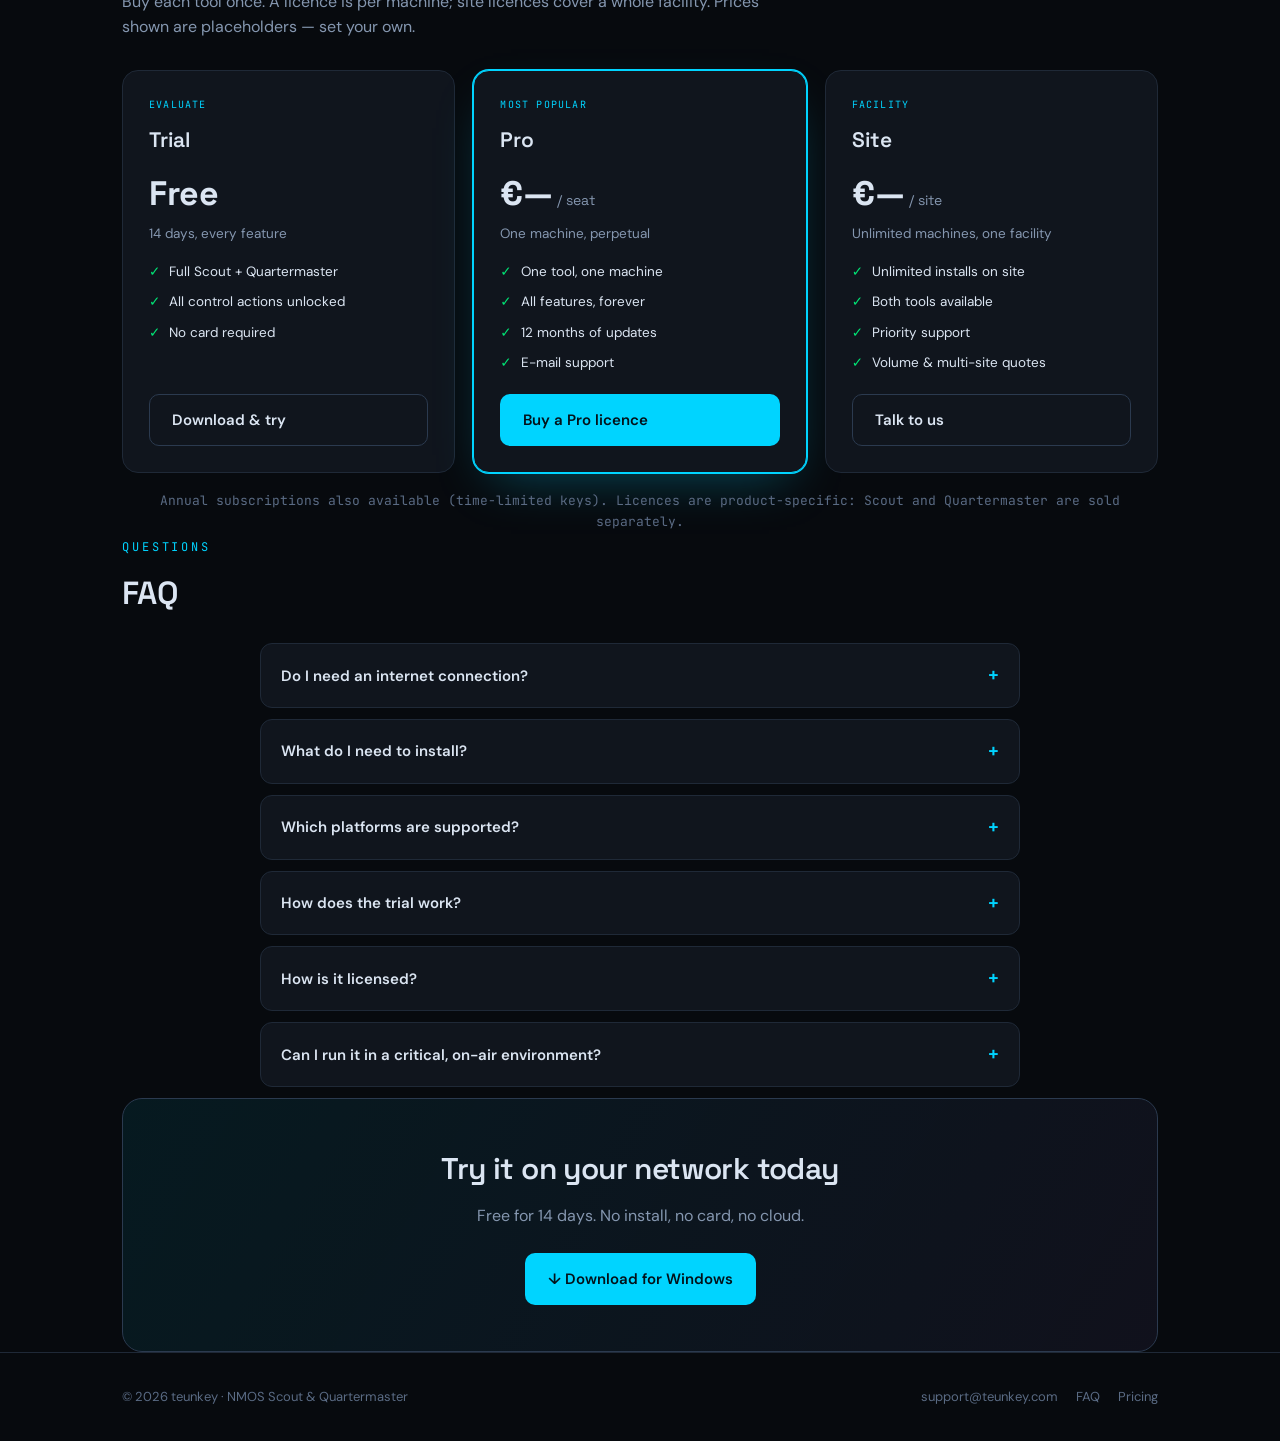
==== commit 2974e26a: "Download page: Scout v1.4 + Quartermaster v1.3 Co-Authored-By: Claude Opus 4.8 <noreply@anthropic.co" ====
--- a/index.html
+++ b/index.html
@@ -206,10 +206,10 @@
         <span class="tag-free">Free diagnostics</span>
         <div class="prod-icon"><svg width="24" height="24" viewBox="0 0 24 24" fill="none" stroke="#00d4ff" stroke-width="1.7"><circle cx="11" cy="11" r="7"/><path d="M21 21l-4.3-4.3"/></svg></div>
         <h3>NMOS Scout</h3>
-        <div class="ver">v1.3 · IS-04 / IS-05 diagnostics &amp; routing</div>
+        <div class="ver">v1.4 · IS-04 / IS-05 diagnostics &amp; routing</div>
         <p>Point it at any NMOS registry and instantly see your nodes, devices, senders and receivers — validated, diffed, and ready to route from a fast crosspoint matrix.</p>
         <ul class="feat">
-          <li><svg width="15" height="15" viewBox="0 0 24 24" fill="none" stroke="currentColor" stroke-width="2.5"><path d="M5 13l4 4L19 7"/></svg> Registry discovery + resource validation</li>
+          <li><svg width="15" height="15" viewBox="0 0 24 24" fill="none" stroke="currentColor" stroke-width="2.5"><path d="M5 13l4 4L19 7"/></svg> Auto-discover registries (mDNS) + resource validation</li>
           <li><svg width="15" height="15" viewBox="0 0 24 24" fill="none" stroke="currentColor" stroke-width="2.5"><path d="M5 13l4 4L19 7"/></svg> Route matrix with format-compatibility checks</li>
           <li><svg width="15" height="15" viewBox="0 0 24 24" fill="none" stroke="currentColor" stroke-width="2.5"><path d="M5 13l4 4L19 7"/></svg> Subscription tester &amp; request builder</li>
           <li><svg width="15" height="15" viewBox="0 0 24 24" fill="none" stroke="currentColor" stroke-width="2.5"><path d="M5 13l4 4L19 7"/></svg> Change diff &amp; JSON export</li>
@@ -226,7 +226,7 @@
         <span class="tag-free">Free diagnostics</span>
         <div class="prod-icon"><svg width="24" height="24" viewBox="0 0 24 24" fill="none" stroke="#00d4ff" stroke-width="1.7"><path d="M4 7h16M4 12h16M4 17h16"/><circle cx="8" cy="7" r="1.6" fill="#00d4ff" stroke="none"/><circle cx="16" cy="12" r="1.6" fill="#00d4ff" stroke="none"/><circle cx="11" cy="17" r="1.6" fill="#00d4ff" stroke="none"/></svg></div>
         <h3>NMOS Quartermaster</h3>
-        <div class="ver">v1.2 · orchestration &amp; control</div>
+        <div class="ver">v1.3 · orchestration &amp; control</div>
         <p>A vendor-agnostic control layer for your whole ST 2110 plant: real-time routing, automation, health monitoring and multicast management — all from one screen.</p>
         <ul class="feat">
           <li><svg width="15" height="15" viewBox="0 0 24 24" fill="none" stroke="currentColor" stroke-width="2.5"><path d="M5 13l4 4L19 7"/></svg> Sender → receiver routing canvas</li>
@@ -239,7 +239,7 @@
           <a class="btn btn-primary" data-dl="quartermaster" href="#" download>↓ Download</a>
           <a class="btn btn-ghost" data-buy="quartermaster" href="#pricing">Pricing</a>
         </div>
-        <div class="size">nmos-quartermaster-portable.zip · ~36 MB · Windows 64-bit</div>
+        <div class="size">nmos-quartermaster-portable.zip · ~28 MB · Windows 64-bit</div>
       </article>
     </div>
   </section>
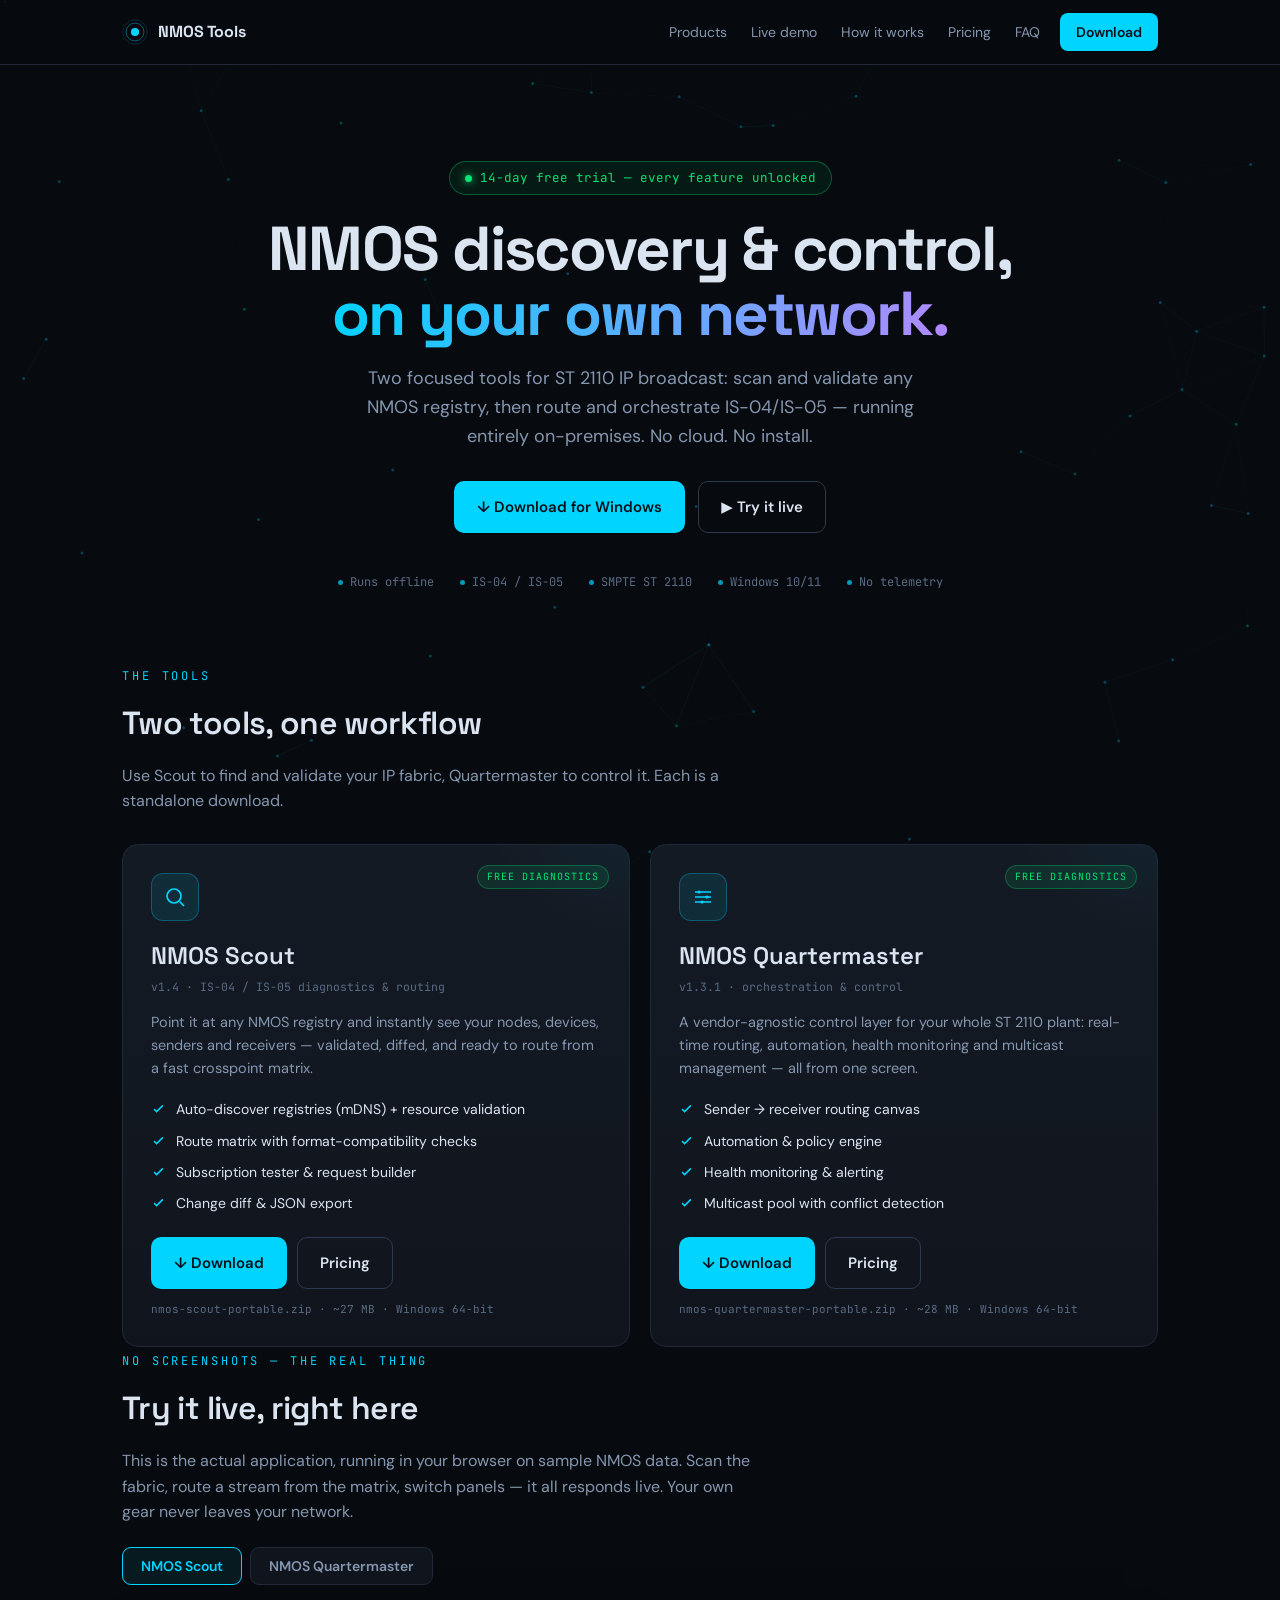
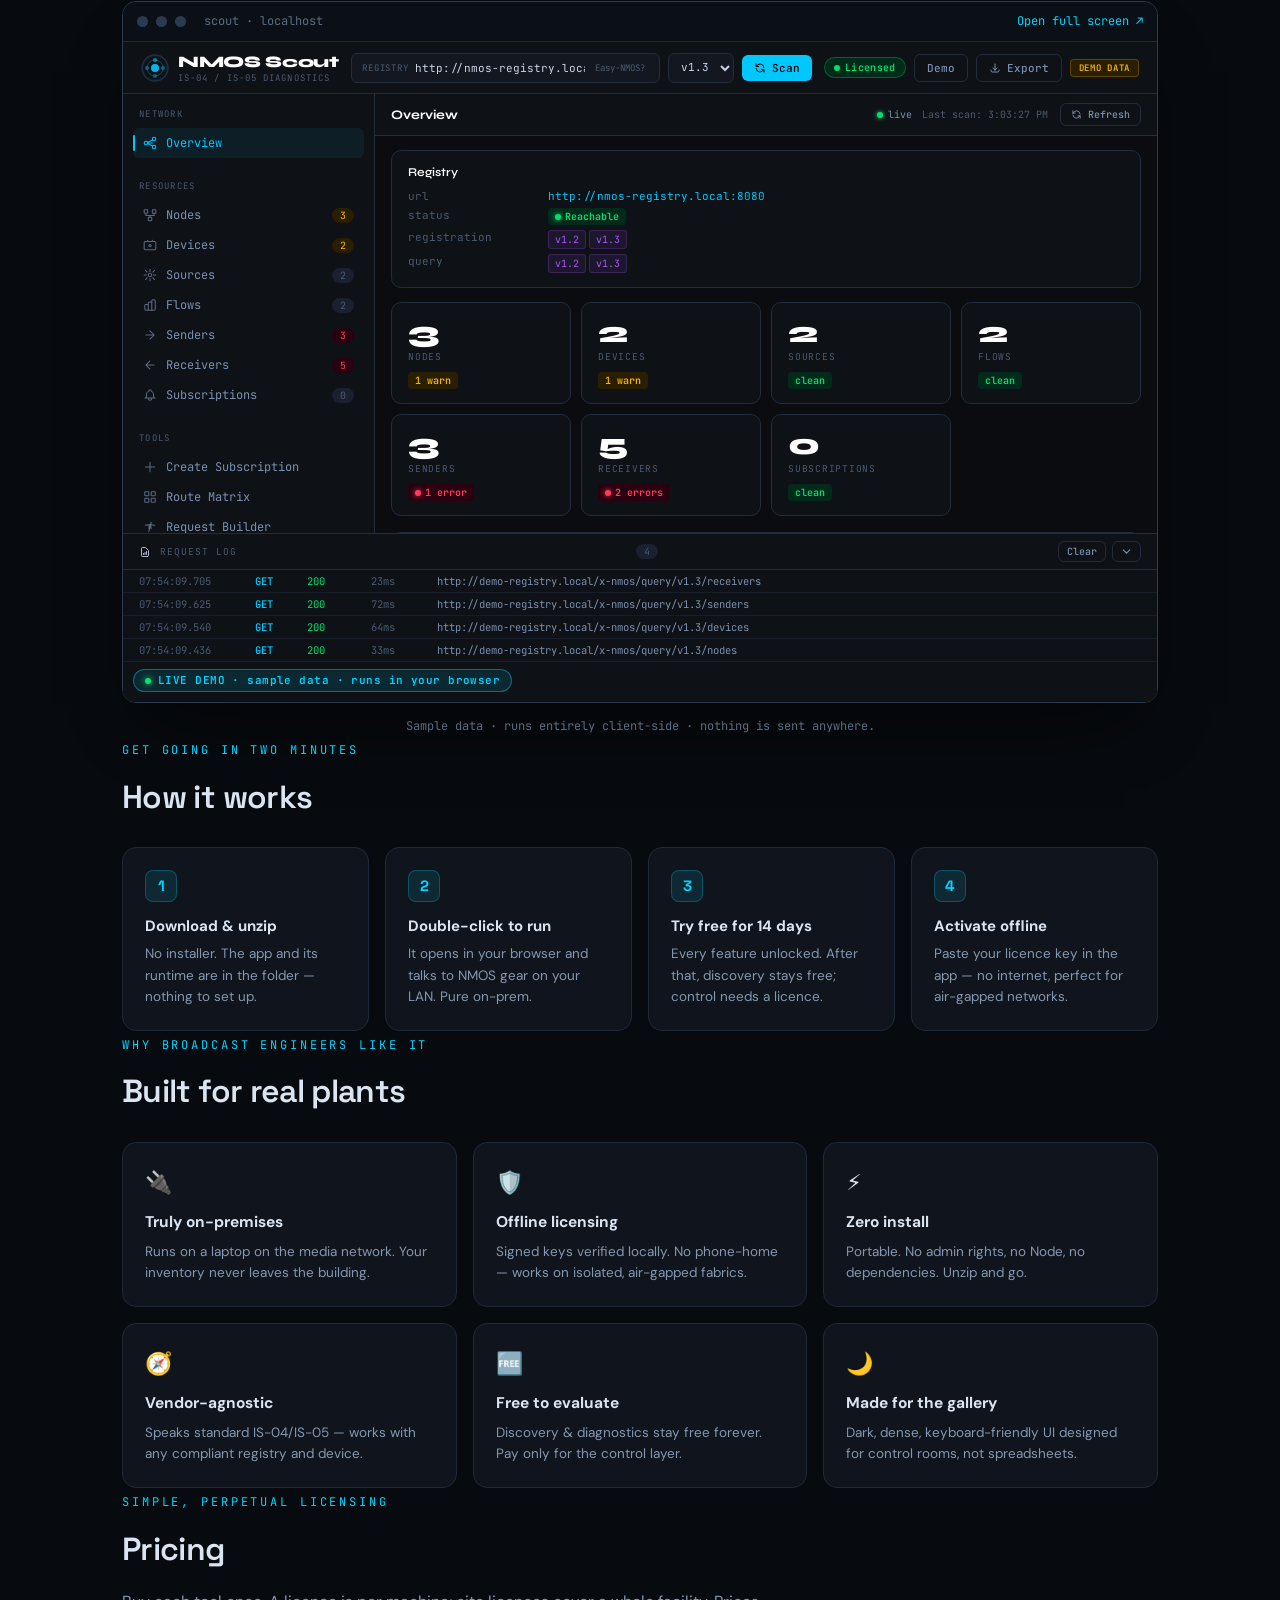
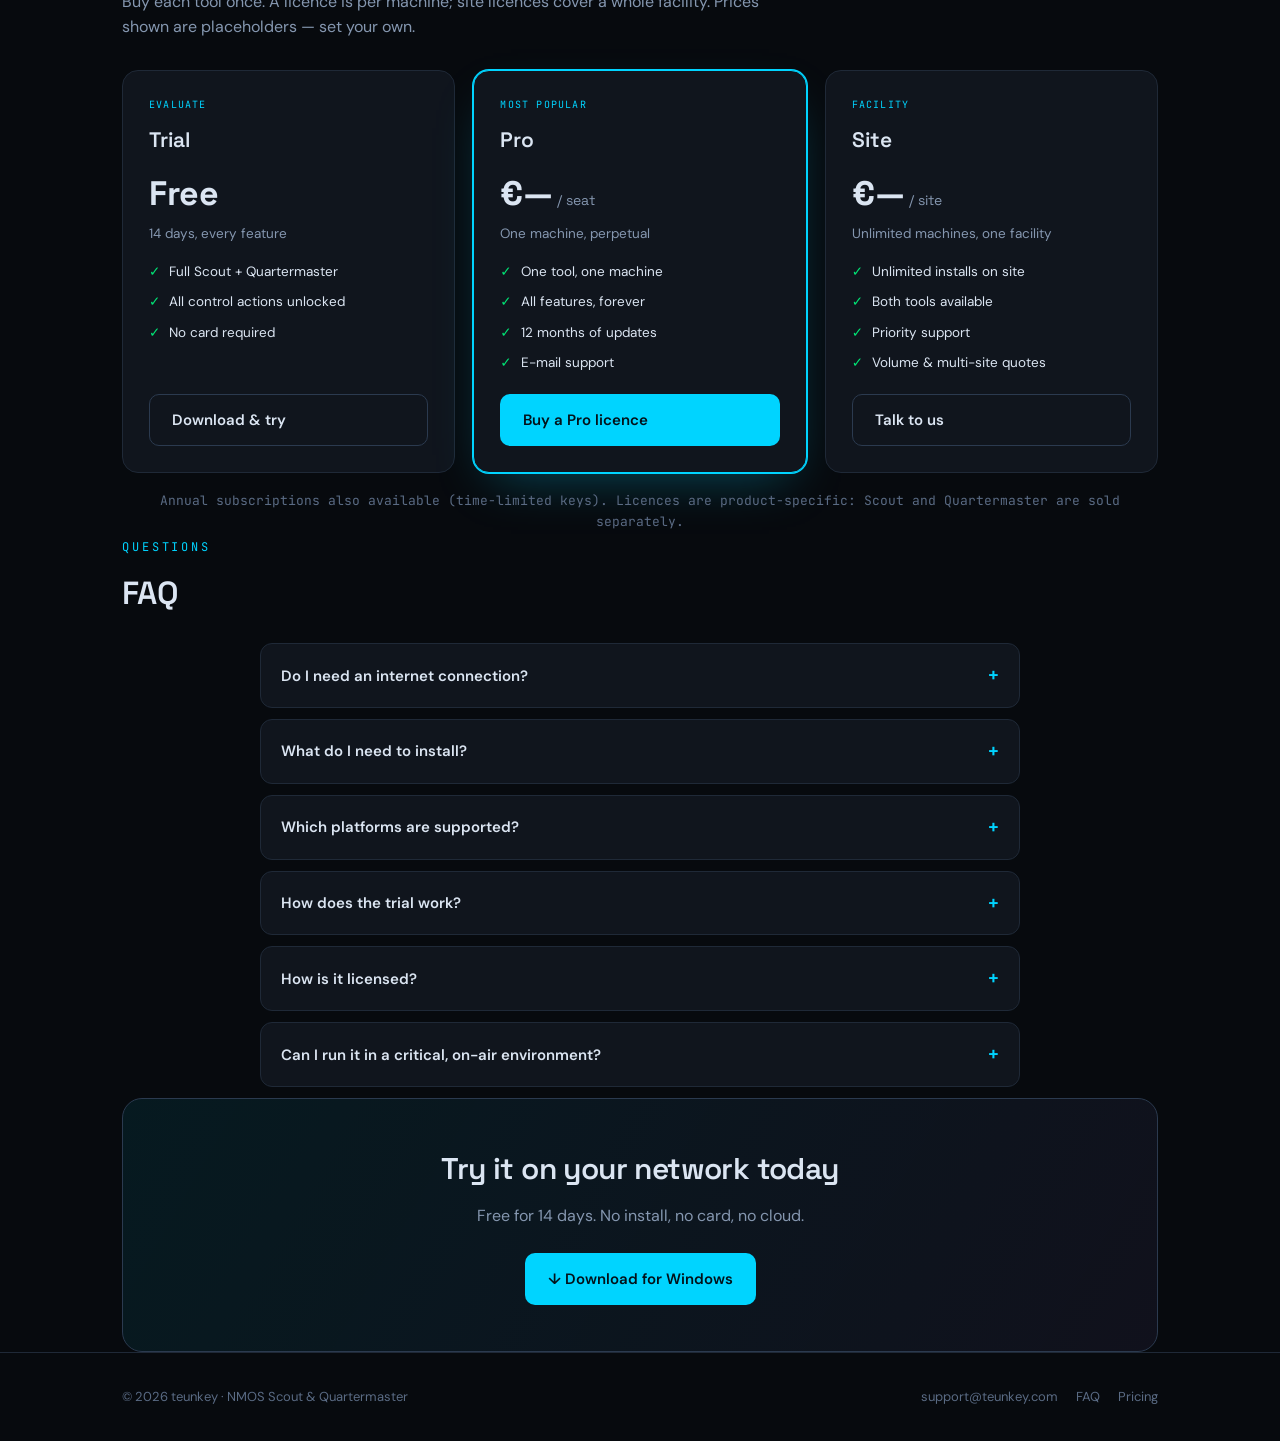
==== commit 533ccf4b: "Download page: Quartermaster v1.3.1 (WebSocket subscription robustness)" ====
--- a/index.html
+++ b/index.html
@@ -226,7 +226,7 @@
         <span class="tag-free">Free diagnostics</span>
         <div class="prod-icon"><svg width="24" height="24" viewBox="0 0 24 24" fill="none" stroke="#00d4ff" stroke-width="1.7"><path d="M4 7h16M4 12h16M4 17h16"/><circle cx="8" cy="7" r="1.6" fill="#00d4ff" stroke="none"/><circle cx="16" cy="12" r="1.6" fill="#00d4ff" stroke="none"/><circle cx="11" cy="17" r="1.6" fill="#00d4ff" stroke="none"/></svg></div>
         <h3>NMOS Quartermaster</h3>
-        <div class="ver">v1.3 · orchestration &amp; control</div>
+        <div class="ver">v1.3.1 · orchestration &amp; control</div>
         <p>A vendor-agnostic control layer for your whole ST 2110 plant: real-time routing, automation, health monitoring and multicast management — all from one screen.</p>
         <ul class="feat">
           <li><svg width="15" height="15" viewBox="0 0 24 24" fill="none" stroke="currentColor" stroke-width="2.5"><path d="M5 13l4 4L19 7"/></svg> Sender → receiver routing canvas</li>
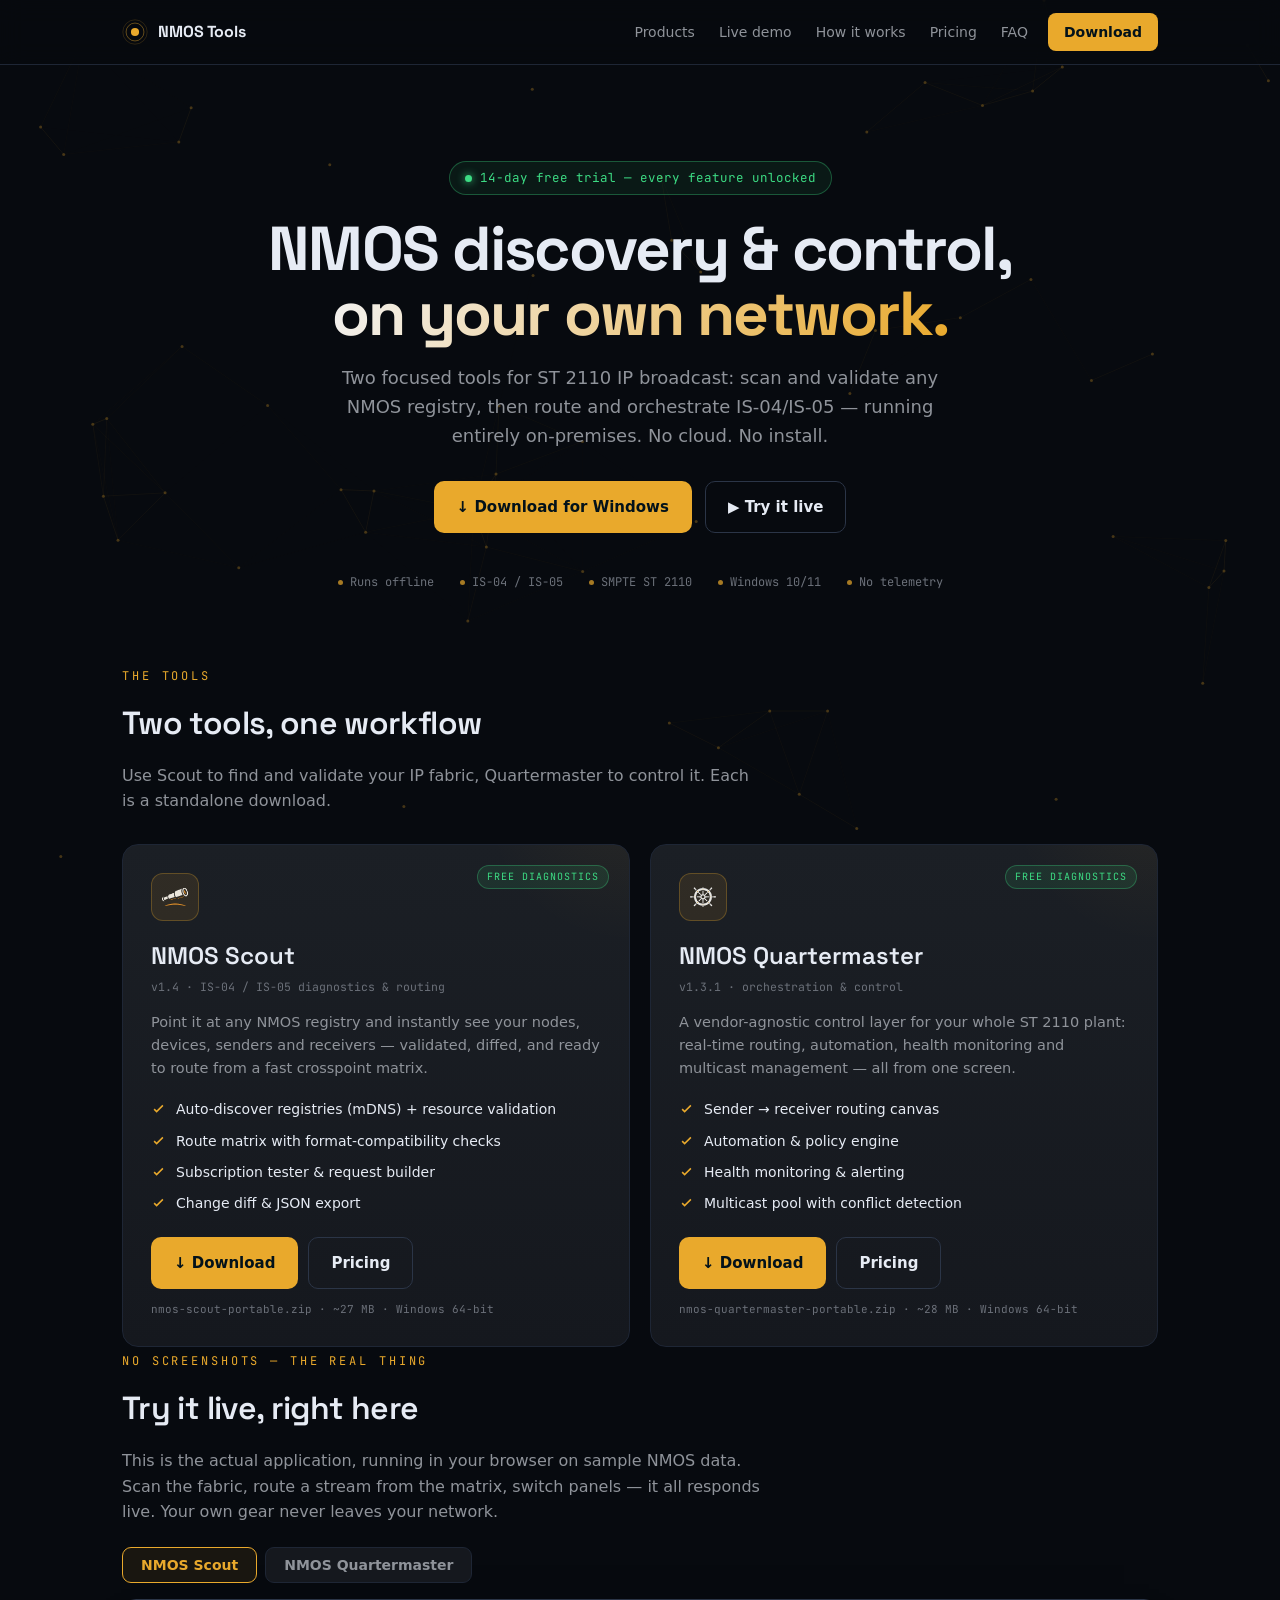
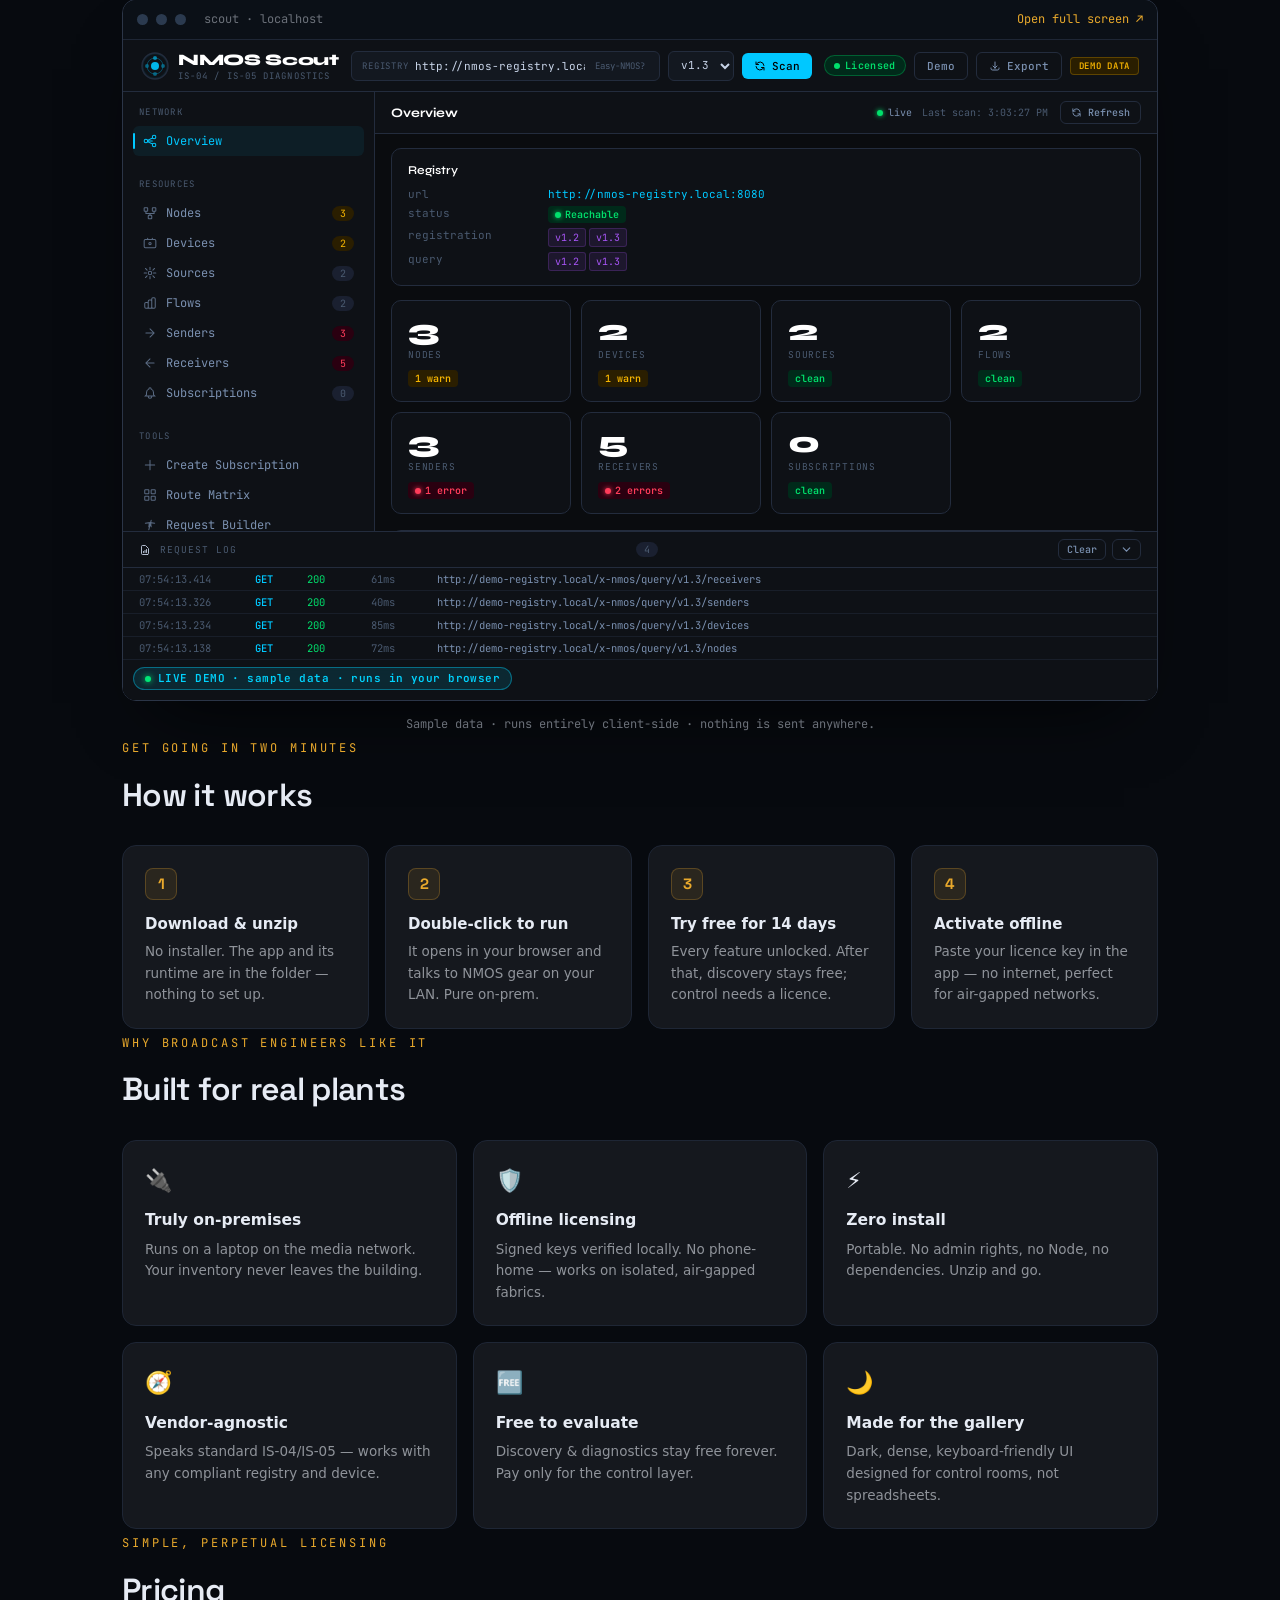
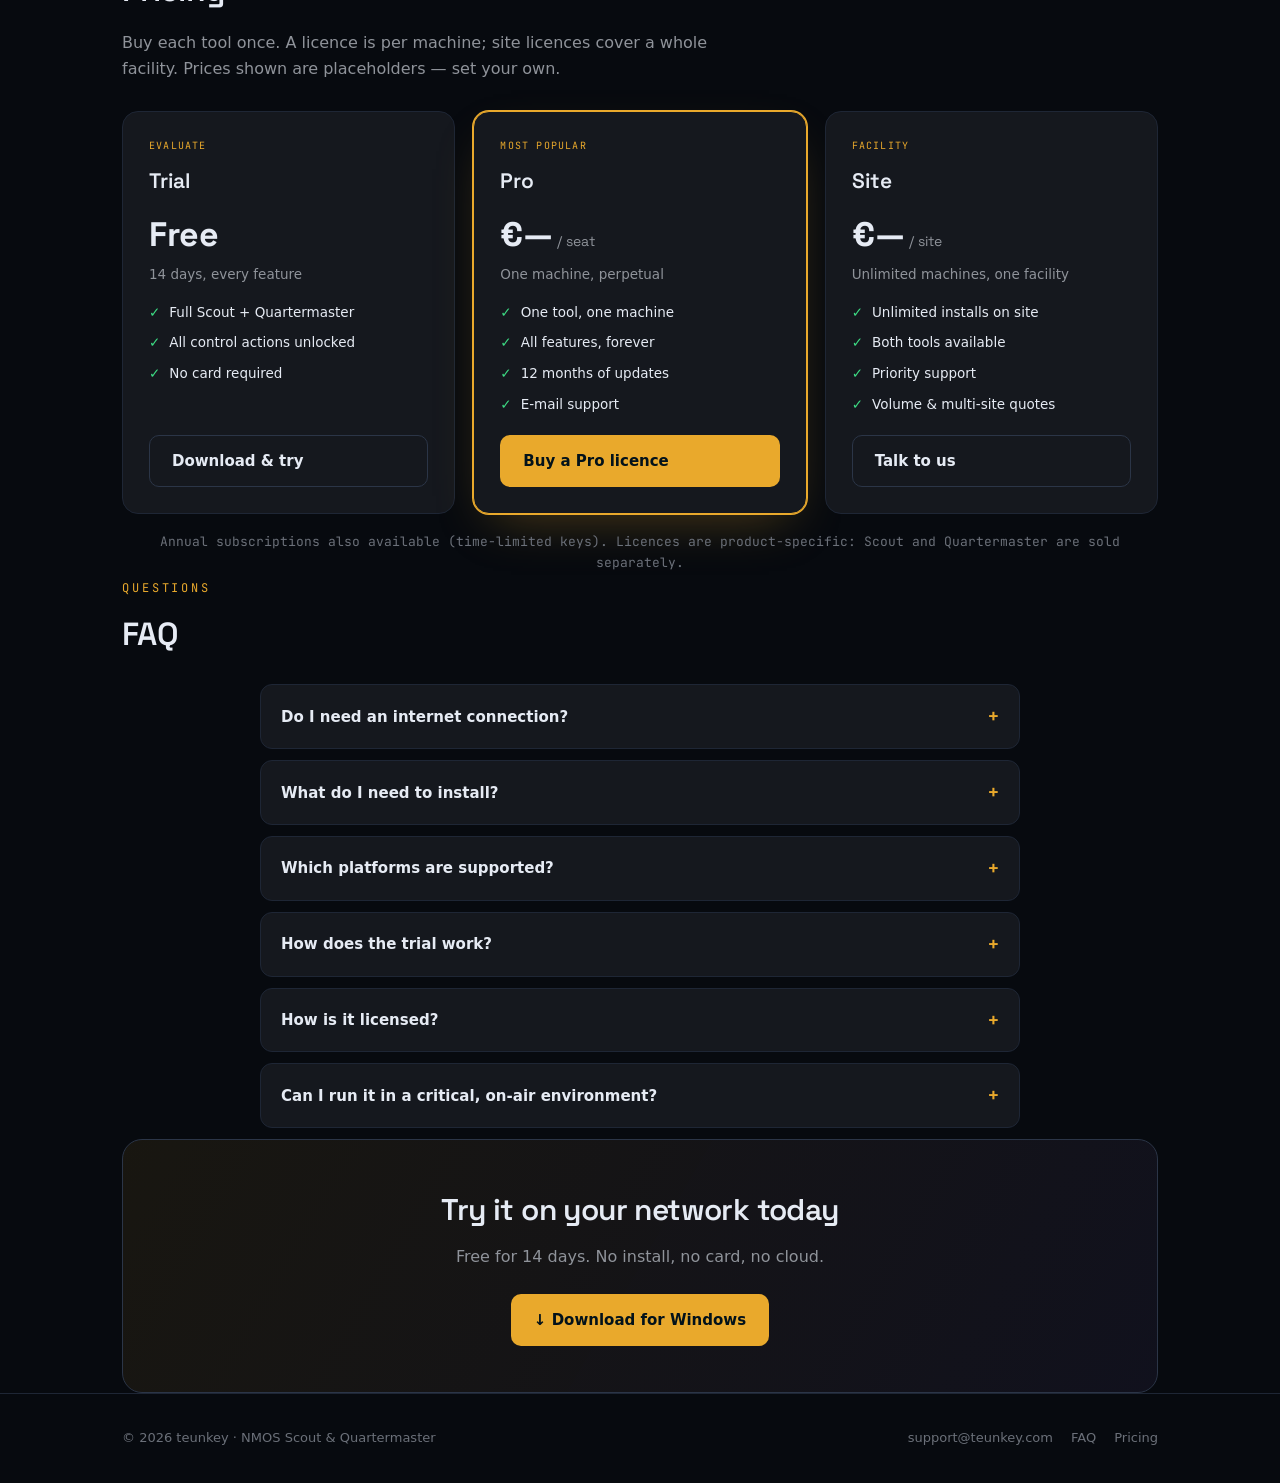
==== commit 1df36314: "Rebrand to gold + add Scout & Quartermaster logos Unify nmos.teunkey.com with the Signal Captain pal" ====
--- a/index.html
+++ b/index.html
@@ -8,7 +8,7 @@
 <meta property="og:title" content="NMOS Tools — IP broadcast discovery &amp; control"/>
 <meta property="og:description" content="Pro NMOS diagnostics &amp; IS-05 control that run entirely on your network. Offline-licensed. 14-day free trial."/>
 <meta property="og:type" content="website"/>
-<link rel="icon" href="data:image/svg+xml,%3Csvg xmlns='http://www.w3.org/2000/svg' viewBox='0 0 32 32'%3E%3Ccircle cx='16' cy='16' r='5' fill='%2300d4ff'/%3E%3Ccircle cx='16' cy='16' r='11' fill='none' stroke='%2300d4ff' stroke-opacity='.5'/%3E%3Ccircle cx='16' cy='16' r='15' fill='none' stroke='%2300d4ff' stroke-opacity='.2'/%3E%3C/svg%3E"/>
+<link rel="icon" href="data:image/svg+xml,%3Csvg xmlns='http://www.w3.org/2000/svg' viewBox='0 0 32 32'%3E%3Ccircle cx='16' cy='16' r='5' fill='%23e9a92c'/%3E%3Ccircle cx='16' cy='16' r='11' fill='none' stroke='%23e9a92c' stroke-opacity='.5'/%3E%3Ccircle cx='16' cy='16' r='15' fill='none' stroke='%23e9a92c' stroke-opacity='.2'/%3E%3C/svg%3E"/>
 <link rel="preconnect" href="https://fonts.googleapis.com"/>
 <link rel="preconnect" href="https://fonts.gstatic.com" crossorigin/>
 <link href="https://fonts.googleapis.com/css2?family=JetBrains+Mono:wght@400;500;600&family=Space+Grotesk:wght@400;500;600;700&family=DM+Sans:wght@400;500;600&display=swap" rel="stylesheet"/>
@@ -17,8 +17,8 @@
     --bg:#070a0e; --bg2:#0b0f15; --card:#10151d; --card2:#141a24;
     --border:#1f2937; --border2:#2b3a4f;
     --text:#dbe5f2; --muted:#8597b0; --dim:#5a6b84;
-    --accent:#00d4ff; --accent2:#0aa6c9; --glow:rgba(0,212,255,.35);
-    --green:#00e676; --amber:#ffb74d; --purple:#b388ff;
+    --accent:#e9a92c; --accent2:#c9901f; --glow:rgba(233, 169, 44,.35);
+    --green:#3ddc84; --amber:#ffc45c; --purple:#b388ff;
     --display:'Space Grotesk',system-ui,sans-serif;
     --ui:'DM Sans',system-ui,sans-serif;
     --mono:'JetBrains Mono',ui-monospace,Consolas,monospace;
@@ -44,21 +44,21 @@
   .nav-links{display:flex;gap:24px;margin-left:auto;font-size:14px;color:var(--muted)}
   .nav-links a:hover{color:var(--text)}
   .nav-cta{padding:8px 16px;border-radius:8px;background:var(--accent);color:#03121a;font-weight:600;font-size:14px;transition:.15s}
-  .nav-cta:hover{background:#2ce0ff;box-shadow:0 0 24px var(--glow)}
+  .nav-cta:hover{background:#f4bd52;box-shadow:0 0 24px var(--glow)}
   @media(max-width:760px){.nav-links{display:none}}
 
   /* ── HERO ── */
   .hero{padding:96px 0 70px;text-align:center}
-  .trial-pill{display:inline-flex;align-items:center;gap:8px;padding:6px 15px;border:1px solid rgba(0,230,118,.32);background:rgba(0,230,118,.07);color:var(--green);border-radius:100px;font-family:var(--mono);font-size:12.5px}
+  .trial-pill{display:inline-flex;align-items:center;gap:8px;padding:6px 15px;border:1px solid rgba(61, 220, 132,.32);background:rgba(61, 220, 132,.07);color:var(--green);border-radius:100px;font-family:var(--mono);font-size:12.5px}
   .trial-pill .dot{width:7px;height:7px;border-radius:50%;background:var(--green);box-shadow:0 0 8px var(--green);animation:pulse 2.4s infinite}
   @keyframes pulse{0%,100%{opacity:1}50%{opacity:.45}}
   .hero h1{font-family:var(--display);font-weight:700;font-size:clamp(36px,6vw,62px);line-height:1.04;letter-spacing:-.03em;margin:22px auto 18px;max-width:880px}
-  .hero h1 .grad{background:linear-gradient(110deg,var(--accent),var(--purple));-webkit-background-clip:text;background-clip:text;color:transparent}
+  .hero h1 .grad{background:linear-gradient(110deg,#f2f2f2,var(--accent));-webkit-background-clip:text;background-clip:text;color:transparent}
   .hero p.sub{color:var(--muted);font-size:18px;max-width:600px;margin:0 auto 30px}
   .cta-row{display:flex;gap:13px;justify-content:center;flex-wrap:wrap}
   .btn{display:inline-flex;align-items:center;gap:9px;padding:13px 22px;border-radius:10px;font-weight:600;font-size:15px;cursor:pointer;transition:.16s;border:1px solid transparent}
   .btn-primary{background:var(--accent);color:#03121a}
-  .btn-primary:hover{background:#2ce0ff;box-shadow:0 0 30px var(--glow);transform:translateY(-1px)}
+  .btn-primary:hover{background:#f4bd52;box-shadow:0 0 30px var(--glow);transform:translateY(-1px)}
   .btn-ghost{border-color:var(--border2);color:var(--text)}
   .btn-ghost:hover{border-color:var(--accent);color:var(--accent)}
   .trust{display:flex;gap:10px 26px;justify-content:center;flex-wrap:wrap;margin-top:40px;font-family:var(--mono);font-size:12px;color:var(--dim)}
@@ -71,7 +71,7 @@
   .prod{background:linear-gradient(180deg,var(--card2),var(--card));border:1px solid var(--border);border-radius:16px;padding:28px;display:flex;flex-direction:column;position:relative;overflow:hidden;transition:.2s}
   .prod:hover{border-color:var(--border2);transform:translateY(-3px)}
   .prod::before{content:'';position:absolute;top:-40%;right:-30%;width:300px;height:300px;background:radial-gradient(circle,var(--glow),transparent 70%);opacity:.18;pointer-events:none}
-  .prod-icon{width:48px;height:48px;border-radius:12px;display:flex;align-items:center;justify-content:center;background:rgba(0,212,255,.1);border:1px solid rgba(0,212,255,.28);margin-bottom:16px}
+  .prod-icon{width:48px;height:48px;border-radius:12px;display:flex;align-items:center;justify-content:center;background:rgba(233, 169, 44,.1);border:1px solid rgba(233, 169, 44,.28);margin-bottom:16px}
   .prod h3{font-family:var(--display);font-size:24px;font-weight:600}
   .prod .ver{font-family:var(--mono);font-size:11.5px;color:var(--dim);margin:3px 0 14px}
   .prod p{color:var(--muted);font-size:14.5px;margin-bottom:18px}
@@ -81,14 +81,14 @@
   .prod .spacer{flex:1}
   .prod .actions{display:flex;gap:10px;flex-wrap:wrap}
   .prod .size{font-family:var(--mono);font-size:11px;color:var(--dim);margin-top:12px}
-  .tag-free{position:absolute;top:20px;right:20px;font-family:var(--mono);font-size:10px;letter-spacing:.1em;text-transform:uppercase;color:var(--green);background:rgba(0,230,118,.1);border:1px solid rgba(0,230,118,.3);border-radius:100px;padding:3px 9px}
+  .tag-free{position:absolute;top:20px;right:20px;font-family:var(--mono);font-size:10px;letter-spacing:.1em;text-transform:uppercase;color:var(--green);background:rgba(61, 220, 132,.1);border:1px solid rgba(61, 220, 132,.3);border-radius:100px;padding:3px 9px}
 
   /* ── STEPS ── */
   .steps{display:grid;grid-template-columns:repeat(4,1fr);gap:16px;counter-reset:s}
   @media(max-width:820px){.steps{grid-template-columns:1fr 1fr}}
   @media(max-width:480px){.steps{grid-template-columns:1fr}}
   .step{background:var(--card);border:1px solid var(--border);border-radius:14px;padding:22px;counter-increment:s}
-  .step::before{content:counter(s);font-family:var(--display);font-weight:700;font-size:15px;color:var(--accent);display:flex;align-items:center;justify-content:center;width:30px;height:30px;border-radius:8px;background:rgba(0,212,255,.1);border:1px solid rgba(0,212,255,.25);margin-bottom:12px}
+  .step::before{content:counter(s);font-family:var(--display);font-weight:700;font-size:15px;color:var(--accent);display:flex;align-items:center;justify-content:center;width:30px;height:30px;border-radius:8px;background:rgba(233, 169, 44,.1);border:1px solid rgba(233, 169, 44,.25);margin-bottom:12px}
   .step h4{font-size:15px;margin-bottom:5px}
   .step p{color:var(--muted);font-size:13.5px}
 
@@ -126,7 +126,7 @@
   .qa .a{padding:0 20px 18px;color:var(--muted);font-size:14px}
 
   /* ── CTA BANNER ── */
-  .cta-banner{text-align:center;background:linear-gradient(120deg,rgba(0,212,255,.08),rgba(179,136,255,.06));border:1px solid var(--border2);border-radius:20px;padding:46px 24px}
+  .cta-banner{text-align:center;background:linear-gradient(120deg,rgba(233, 169, 44,.08),rgba(179,136,255,.06));border:1px solid var(--border2);border-radius:20px;padding:46px 24px}
   .cta-banner h2{font-family:var(--display);font-size:30px;font-weight:600;letter-spacing:-.02em;margin-bottom:10px}
   .cta-banner p{color:var(--muted);margin-bottom:24px}
 
@@ -143,7 +143,7 @@
   /* ── LIVE DEMO ── */
   .demo-tabs{display:flex;gap:8px;margin:6px 0 16px;flex-wrap:wrap}
   .demo-tab{padding:9px 18px;border-radius:9px;border:1px solid var(--border);background:var(--card);color:var(--muted);font-family:var(--ui);font-weight:600;font-size:14px;cursor:pointer;transition:.15s}
-  .demo-tab.active{border-color:var(--accent);color:var(--accent);background:rgba(0,212,255,.08)}
+  .demo-tab.active{border-color:var(--accent);color:var(--accent);background:rgba(233, 169, 44,.08)}
   .demo-tab:hover:not(.active){color:var(--text)}
   .demo-frame{border:1px solid var(--border2);border-radius:14px;overflow:hidden;background:var(--bg2);box-shadow:0 36px 70px -34px rgba(0,0,0,.8)}
   .demo-chrome{display:flex;align-items:center;gap:8px;padding:10px 14px;background:#0b1017;border-bottom:1px solid var(--border)}
@@ -154,10 +154,105 @@
   .demo-stage{position:relative;height:660px;background:#0a0c0f}
   .demo-stage iframe{width:100%;height:100%;border:0;display:block}
   .demo-ph{position:absolute;inset:0;display:flex;flex-direction:column;gap:12px;align-items:center;justify-content:center;color:var(--dim);font-family:var(--mono);font-size:14px;cursor:pointer}
-  .demo-ph .play{width:54px;height:54px;border-radius:50%;border:1px solid var(--accent);color:var(--accent);display:flex;align-items:center;justify-content:center;font-size:20px;background:rgba(0,212,255,.08)}
+  .demo-ph .play{width:54px;height:54px;border-radius:50%;border:1px solid var(--accent);color:var(--accent);display:flex;align-items:center;justify-content:center;font-size:20px;background:rgba(233, 169, 44,.08)}
   .demo-note{text-align:center;color:var(--dim);font-size:12px;font-family:var(--mono);margin-top:14px}
   @media(max-width:680px){.demo-stage{height:520px}}
 </style>
+<!-- ==== TEUNKEY FAMILY PALETTE — generated by tools/apply-family-theme.mjs ==== -->
+<style>
+/* ═══════════════════════════════════════════════════════════════════════════
+   TEUNKEY BROADCAST — the family palette
+   ═══════════════════════════════════════════════════════════════════════════
+
+   Richard, 2026-08-27: "NMOS Scout and Quartermaster would pair well with
+   Routing — make sure these products can work together and look the same."
+
+   THE ANCHOR IS TEUNKEY ROUTING, and specifically its shipped default theme
+   "Gallery dark". Routing derives its palette at RUNTIME from a theme
+   (palette.js), so there is no static file to copy — every value below was read
+   out of a browser running a fresh Routing instance, not eyeballed off a
+   screenshot and not read out of a :root block, because a declared-and-unused
+   variable proves nothing.
+
+   ⚠ THIS FILE IS THE SOURCE, NOT THE DELIVERY. Scout and Quartermaster ship as
+     OFFLINE single-file bundles — "no cloud, no install" is the product — so a
+     second stylesheet to <link> would be one more thing to lose out of a zip.
+     tools/apply-family-theme.mjs INLINES it into each app between markers and
+     can be re-run. Edit here, then run that.
+
+   ⚠ WHAT WAS ACTUALLY WRONG. Measured across the four front-ends before any of
+     this: four different page backgrounds, four body text colours, three
+     typefaces (JetBrains Mono / DM Sans / Syne / system), four accents
+     (#00c8ff, #e9a92c, #e9a92c, #e9a92c) and four token vocabularies that
+     shared no names beyond --accent and --border. Nothing was broken; they
+     simply had no reason to agree, and had not.
+
+   ⚠ EACH APP KEEPS ITS OWN VARIABLE NAMES. The mapping below re-points them at
+     the family values rather than renaming anything, because every rule in
+     those files already reads them consistently — so this changes the whole
+     product without touching a single layout rule. Renaming would be a
+     hundred-file edit for no visual gain and a large risk.
+   ═══════════════════════════════════════════════════════════════════════════ */
+
+:root {
+  /* ---- the family, straight from Routing's Gallery dark ------------------ */
+  --tk-bg:        #0b0e14;   /* the page                                      */
+  --tk-panel:     #15181e;   /* a raised surface                              */
+  --tk-card:      #1b1f25;   /* a card on that surface                        */
+  --tk-card2:     #272b31;   /* a control on that card — the HARDEST surface  */
+  --tk-line:      #1e2635;   /* borders                                       */
+  --tk-line2:     #2b3547;   /* a border that wants to be seen                */
+  --tk-fg:        #e6ebf4;   /* body text                                     */
+  --tk-muted:     #8f939a;   /* secondary text                                */
+  --tk-dim:       #6b7079;   /* tertiary — still ≥4.5:1 on --tk-card2         */
+  --tk-accent:    #e9a92c;   /* ⚠ Routing's blue, NOT the NMOS cyan           */
+  --tk-accent-2:  #2b7bb0;
+  --tk-on-accent: #0b0b0b;   /* text ON the accent — black wins on this blue  */
+  --tk-good:      #3ddc84;
+  --tk-bad:       #ff5a6a;
+  --tk-warn:      #ffc45c;
+
+  /* ⚠ Routing has no display face and no mono. The system stack IS the family
+     typeface; a webfont would also have to travel inside an offline bundle. */
+  --tk-sans: ui-sans-serif, system-ui, -apple-system, "Segoe UI", Roboto, sans-serif;
+  /* ⚠ Mono STAYS in the NMOS tools and that is deliberate. A UUID, a URL, an
+     SDP and a JSON body are the substance of a diagnostics tool, and proportional
+     digits make them harder to compare. Family means the chrome agrees, not that
+     every product forgets what it is for. */
+  --tk-mono: 'JetBrains Mono', ui-monospace, SFMono-Regular, Menlo, monospace;
+
+  --tk-radius:    8px;       /* controls — Routing's button radius            */
+  --tk-radius-lg: 10px;      /* cards — Routing's --radius                    */
+}
+
+:root {
+  /* ---- nmos.teunkey.com --------------------------------------------------
+     ⚠ A marketing page may be more expressive than the tools it sells — the
+     gradient headline and the star field stay. What has to agree is the BRAND:
+     the accent, the surfaces and the type. A visitor who downloads Scout after
+     reading this page should recognise it. */
+  --bg:      #070a0f;
+  --bg2:     var(--tk-bg);
+  --card:    var(--tk-panel);
+  --card2:   var(--tk-card);
+  --border:  var(--tk-line);
+  --border2: var(--tk-line2);
+  --text:    var(--tk-fg);
+  --muted:   var(--tk-muted);
+  --dim:     var(--tk-dim);
+  --accent:  var(--tk-accent);
+  --accent2: var(--tk-accent-2);
+  --glow:    color-mix(in srgb, var(--tk-accent) 34%, transparent);
+  --green:   var(--tk-good);
+  --amber:   var(--tk-warn);
+  --ui:      var(--tk-sans);
+  --mono:    var(--tk-mono);
+}
+</style>
+<!-- ==== end TEUNKEY FAMILY PALETTE ==== -->
+
+
+
 </head>
 <body>
 <canvas id="bg"></canvas>
@@ -167,7 +262,7 @@
   <nav>
     <div class="nav-in">
       <a class="brand" href="#top">
-        <svg class="mark" viewBox="0 0 32 32"><circle cx="16" cy="16" r="5" fill="#00d4ff"/><circle cx="16" cy="16" r="11" fill="none" stroke="#00d4ff" stroke-opacity=".5"/><circle cx="16" cy="16" r="15" fill="none" stroke="#00d4ff" stroke-opacity=".2"/></svg>
+        <svg class="mark" viewBox="0 0 32 32"><circle cx="16" cy="16" r="5" fill="#e9a92c"/><circle cx="16" cy="16" r="11" fill="none" stroke="#e9a92c" stroke-opacity=".5"/><circle cx="16" cy="16" r="15" fill="none" stroke="#e9a92c" stroke-opacity=".2"/></svg>
         NMOS&nbsp;Tools
       </a>
       <div class="nav-links">
@@ -204,7 +299,7 @@
 
       <article class="prod reveal">
         <span class="tag-free">Free diagnostics</span>
-        <div class="prod-icon"><svg width="24" height="24" viewBox="0 0 24 24" fill="none" stroke="#00d4ff" stroke-width="1.7"><circle cx="11" cy="11" r="7"/><path d="M21 21l-4.3-4.3"/></svg></div>
+        <div class="prod-icon"><img src="assets/scout-mark.png" alt="Scout" style="width:34px;height:34px;object-fit:contain"/></div>
         <h3>NMOS Scout</h3>
         <div class="ver">v1.4 · IS-04 / IS-05 diagnostics &amp; routing</div>
         <p>Point it at any NMOS registry and instantly see your nodes, devices, senders and receivers — validated, diffed, and ready to route from a fast crosspoint matrix.</p>
@@ -224,7 +319,7 @@
 
       <article class="prod reveal">
         <span class="tag-free">Free diagnostics</span>
-        <div class="prod-icon"><svg width="24" height="24" viewBox="0 0 24 24" fill="none" stroke="#00d4ff" stroke-width="1.7"><path d="M4 7h16M4 12h16M4 17h16"/><circle cx="8" cy="7" r="1.6" fill="#00d4ff" stroke="none"/><circle cx="16" cy="12" r="1.6" fill="#00d4ff" stroke="none"/><circle cx="11" cy="17" r="1.6" fill="#00d4ff" stroke="none"/></svg></div>
+        <div class="prod-icon"><img src="assets/quartermaster-mark.png" alt="Quartermaster" style="width:34px;height:34px;object-fit:contain"/></div>
         <h3>NMOS Quartermaster</h3>
         <div class="ver">v1.3.1 · orchestration &amp; control</div>
         <p>A vendor-agnostic control layer for your whole ST 2110 plant: real-time routing, automation, health monitoring and multicast management — all from one screen.</p>
@@ -407,10 +502,10 @@
       for(let i=0;i<nodes.length;i++){
         for(let j=i+1;j<nodes.length;j++){
           const a=nodes[i],b=nodes[j],dx=a.x-b.x,dy=a.y-b.y,d=Math.hypot(dx,dy),max=150*DPR;
-          if(d<max){ x.strokeStyle='rgba(0,212,255,'+(1-d/max)*.16+')'; x.lineWidth=DPR; x.beginPath(); x.moveTo(a.x,a.y); x.lineTo(b.x,b.y); x.stroke(); }
+          if(d<max){ x.strokeStyle='rgba(233, 169, 44,'+(1-d/max)*.16+')'; x.lineWidth=DPR; x.beginPath(); x.moveTo(a.x,a.y); x.lineTo(b.x,b.y); x.stroke(); }
         }
       }
-      for(const n of nodes){ x.fillStyle='rgba(0,212,255,.55)'; x.beginPath(); x.arc(n.x,n.y,1.5*DPR,0,7); x.fill(); }
+      for(const n of nodes){ x.fillStyle='rgba(233, 169, 44,.55)'; x.beginPath(); x.arc(n.x,n.y,1.5*DPR,0,7); x.fill(); }
       requestAnimationFrame(frame);
     }
     size(); frame(); addEventListener('resize',size);
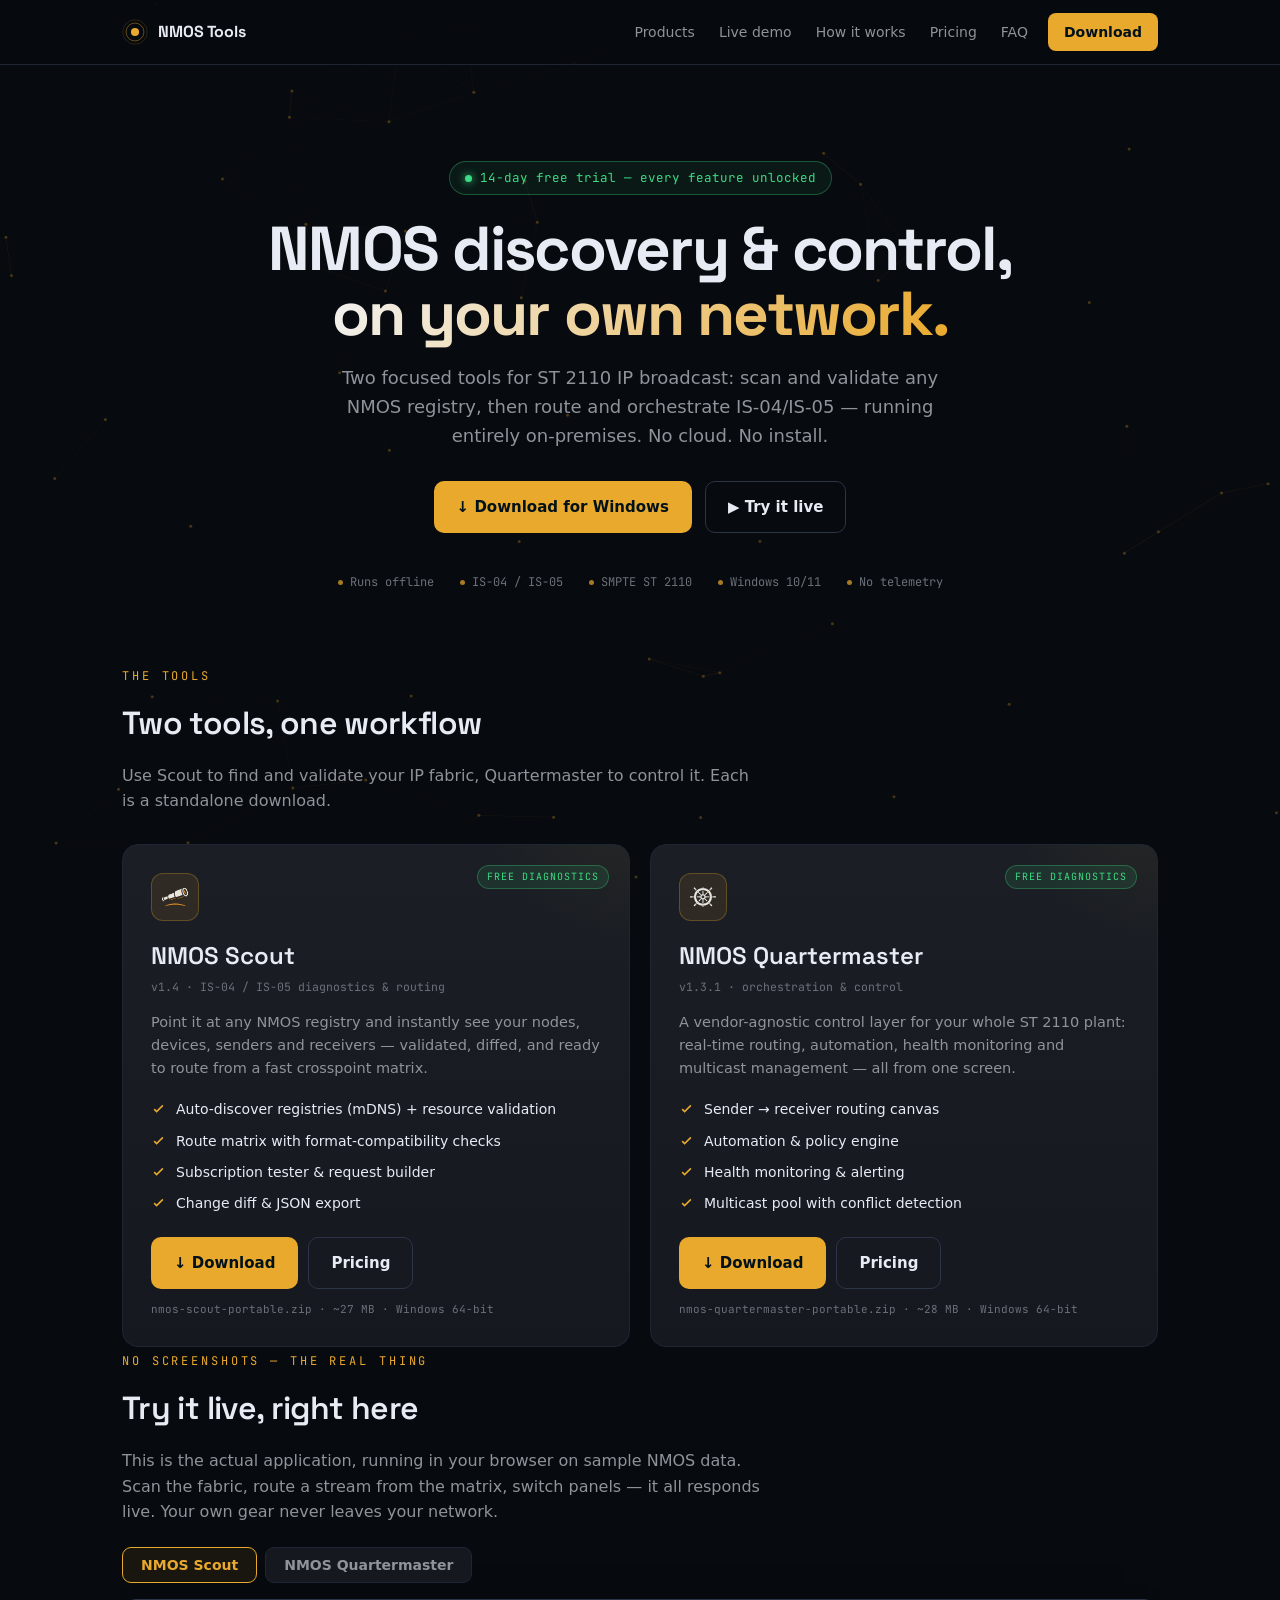
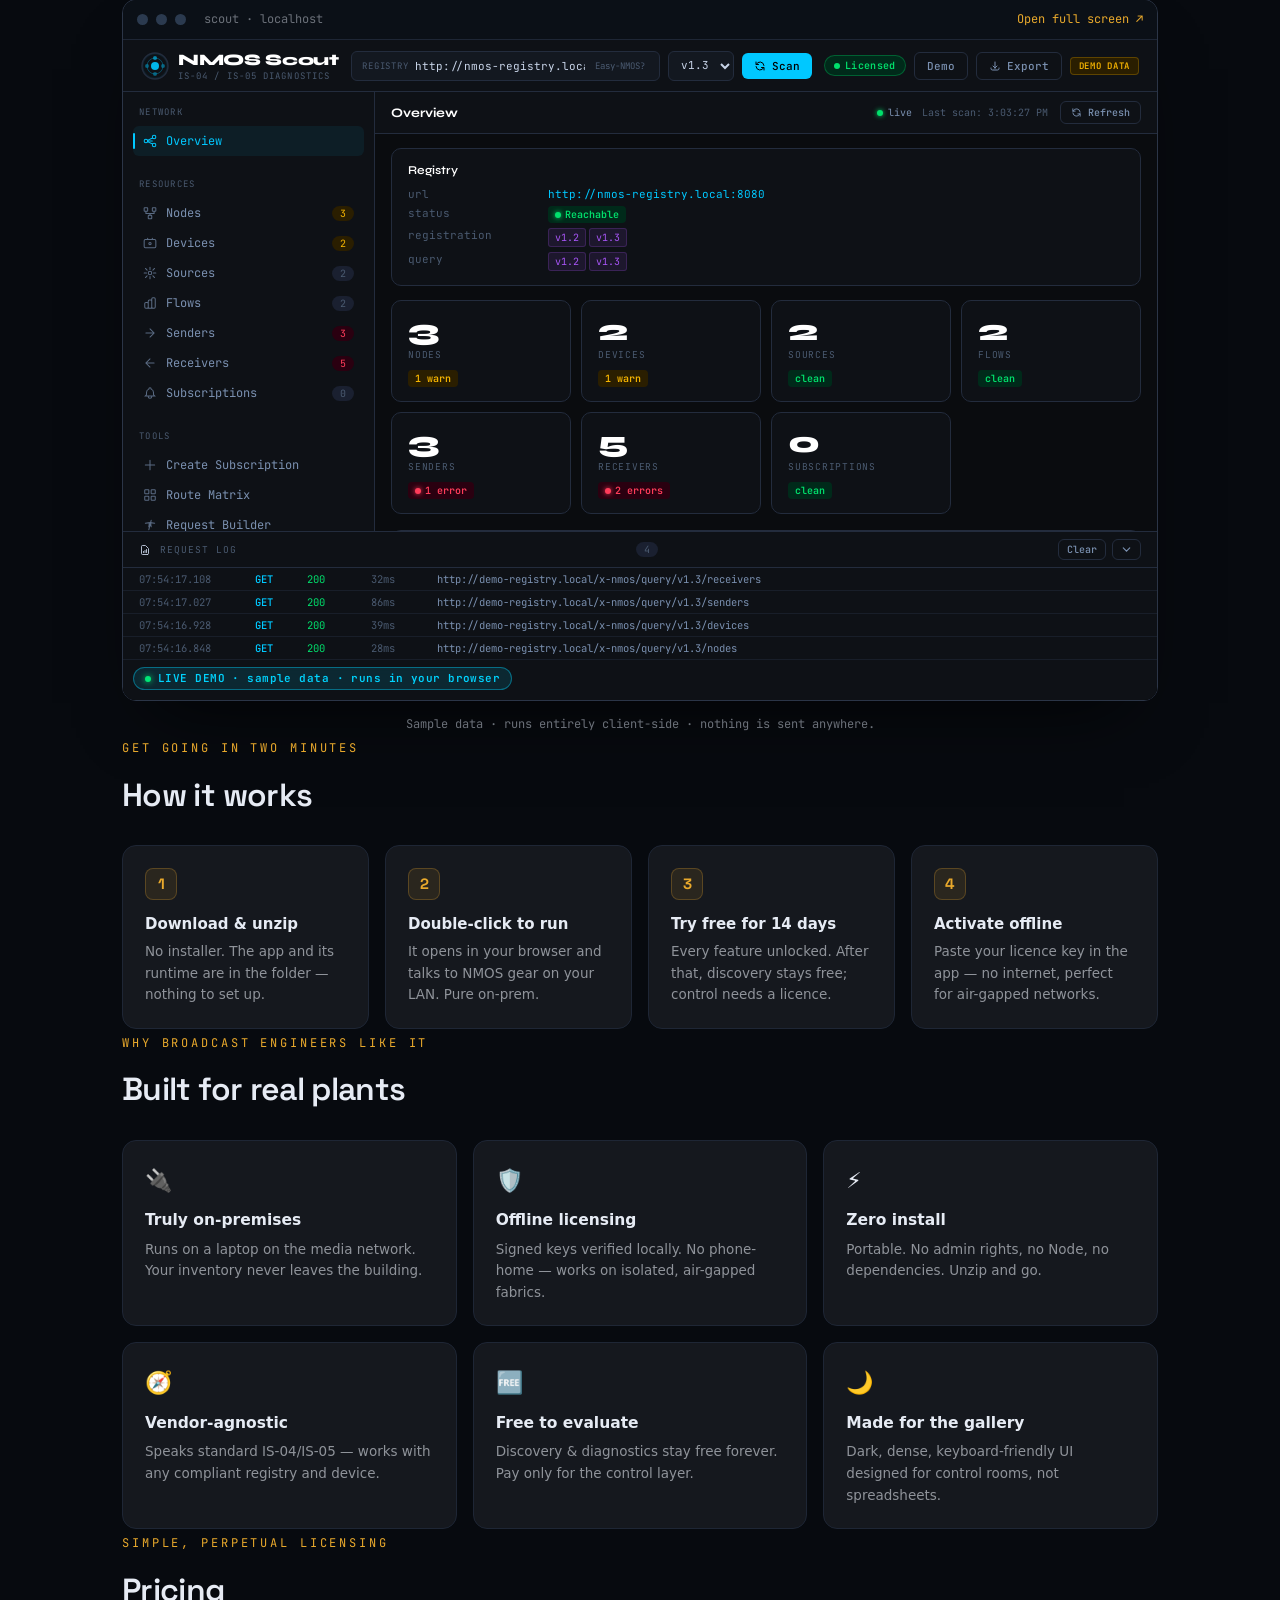
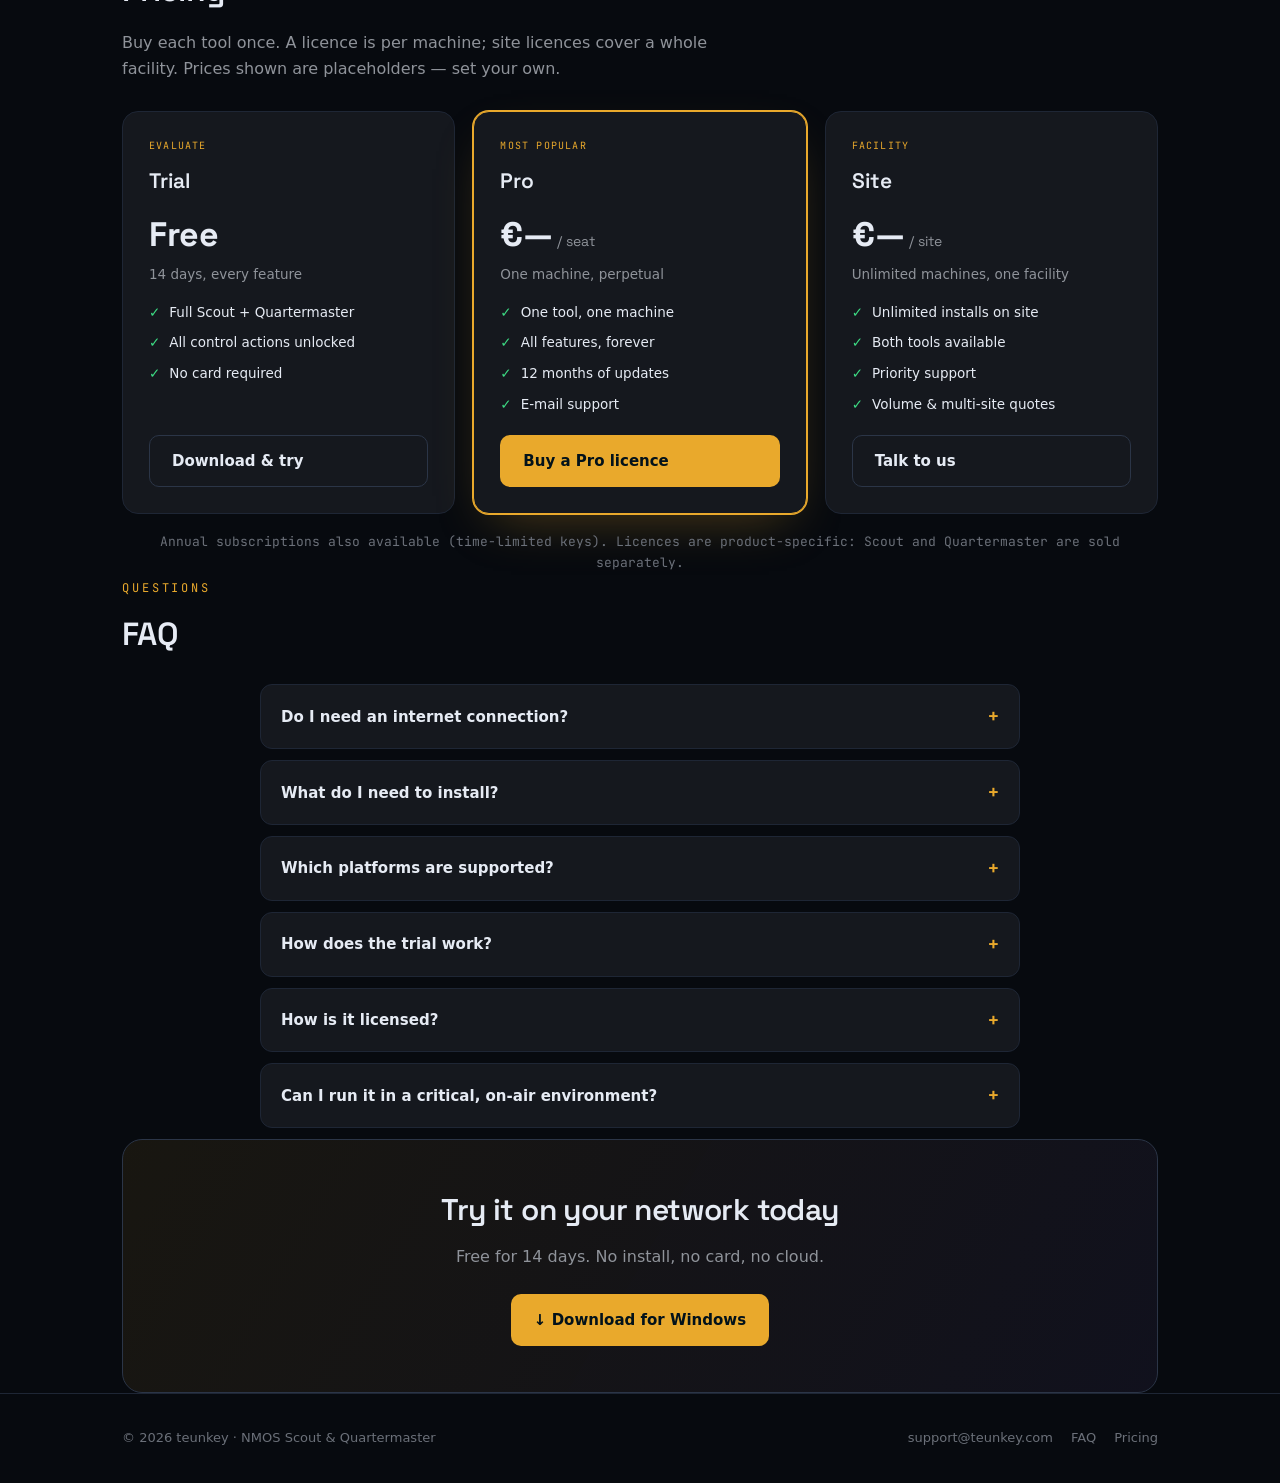
==== commit 5344ae8f: "Add social share card (og:image) to the NMOS Tools site The marketing page had og:title/description " ====
--- a/index.html
+++ b/index.html
@@ -8,6 +8,12 @@
 <meta property="og:title" content="NMOS Tools — IP broadcast discovery &amp; control"/>
 <meta property="og:description" content="Pro NMOS diagnostics &amp; IS-05 control that run entirely on your network. Offline-licensed. 14-day free trial."/>
 <meta property="og:type" content="website"/>
+<meta property="og:url" content="https://nmos.teunkey.com/"/>
+<meta property="og:image" content="https://nmos.teunkey.com/og-image.png"/>
+<meta property="og:image:width" content="1200"/>
+<meta property="og:image:height" content="630"/>
+<meta name="twitter:card" content="summary_large_image"/>
+<meta name="twitter:image" content="https://nmos.teunkey.com/og-image.png"/>
 <link rel="icon" href="data:image/svg+xml,%3Csvg xmlns='http://www.w3.org/2000/svg' viewBox='0 0 32 32'%3E%3Ccircle cx='16' cy='16' r='5' fill='%23e9a92c'/%3E%3Ccircle cx='16' cy='16' r='11' fill='none' stroke='%23e9a92c' stroke-opacity='.5'/%3E%3Ccircle cx='16' cy='16' r='15' fill='none' stroke='%23e9a92c' stroke-opacity='.2'/%3E%3C/svg%3E"/>
 <link rel="preconnect" href="https://fonts.googleapis.com"/>
 <link rel="preconnect" href="https://fonts.gstatic.com" crossorigin/>
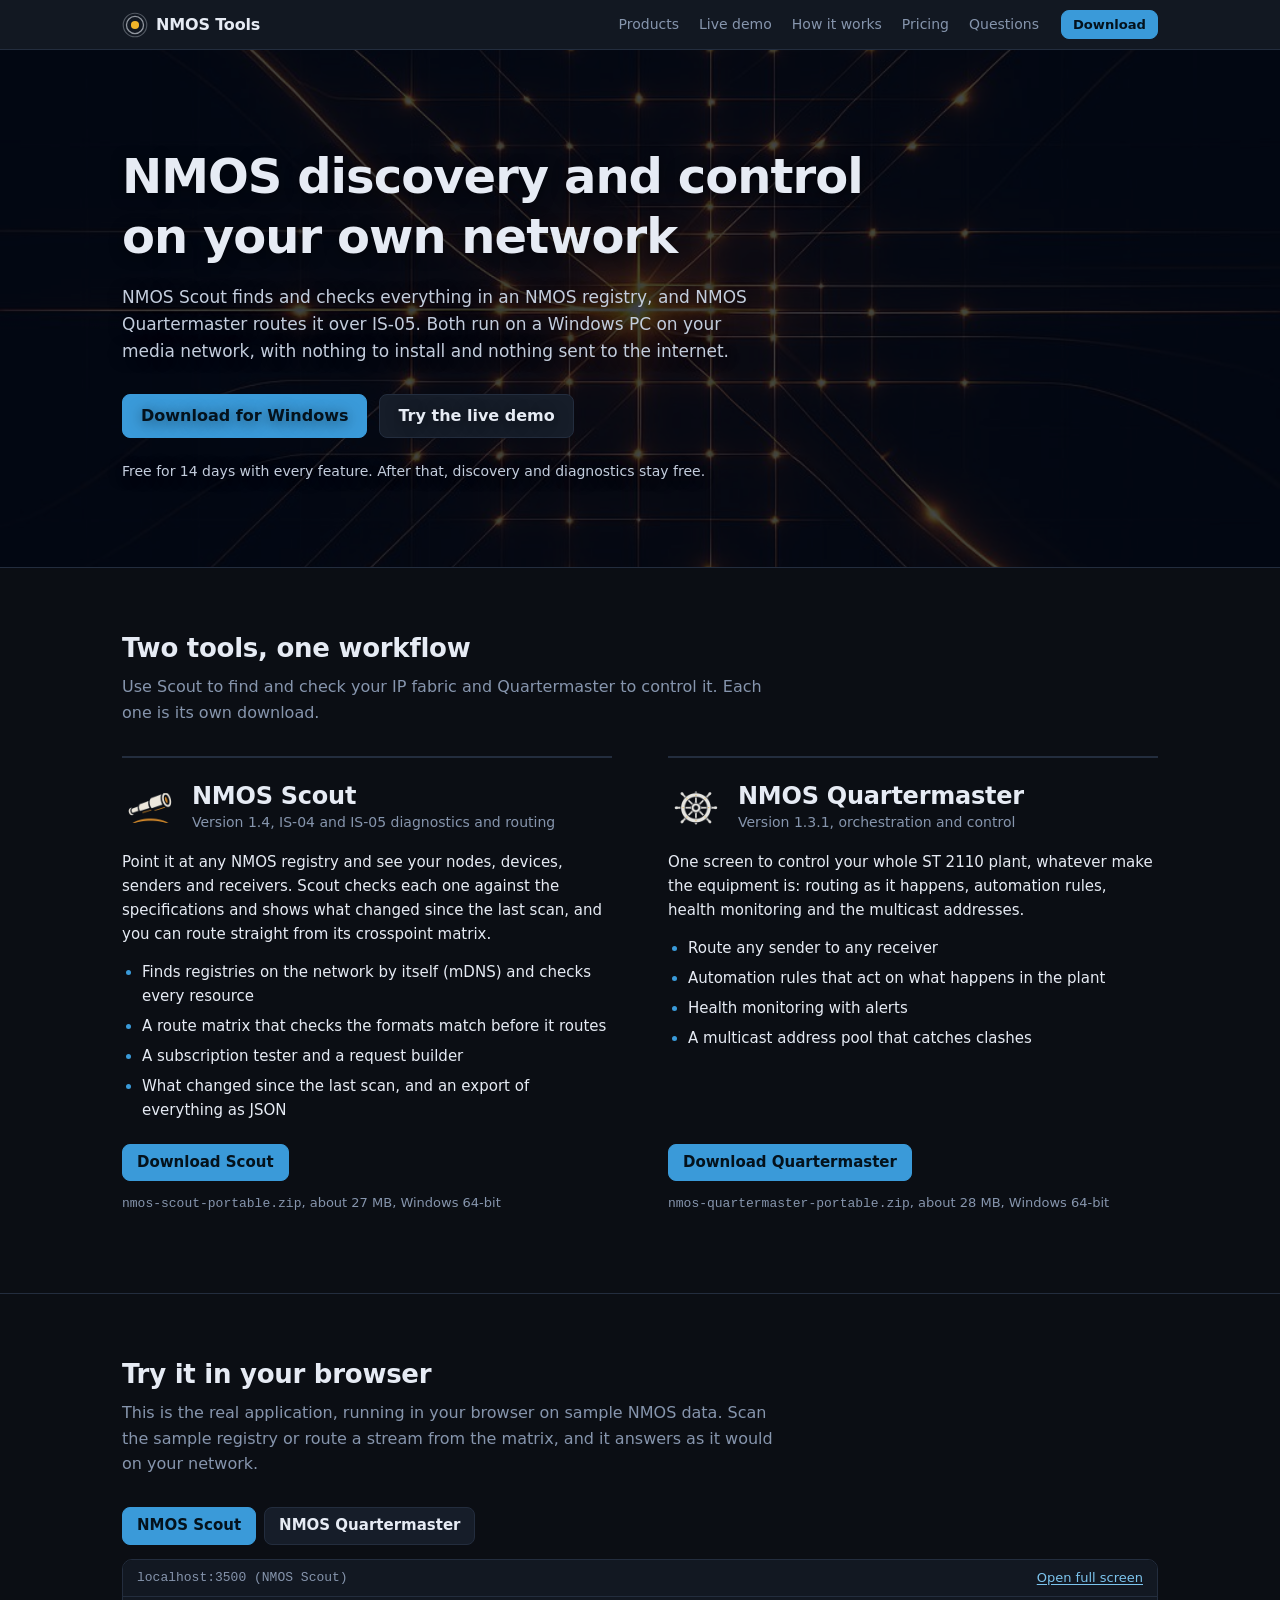
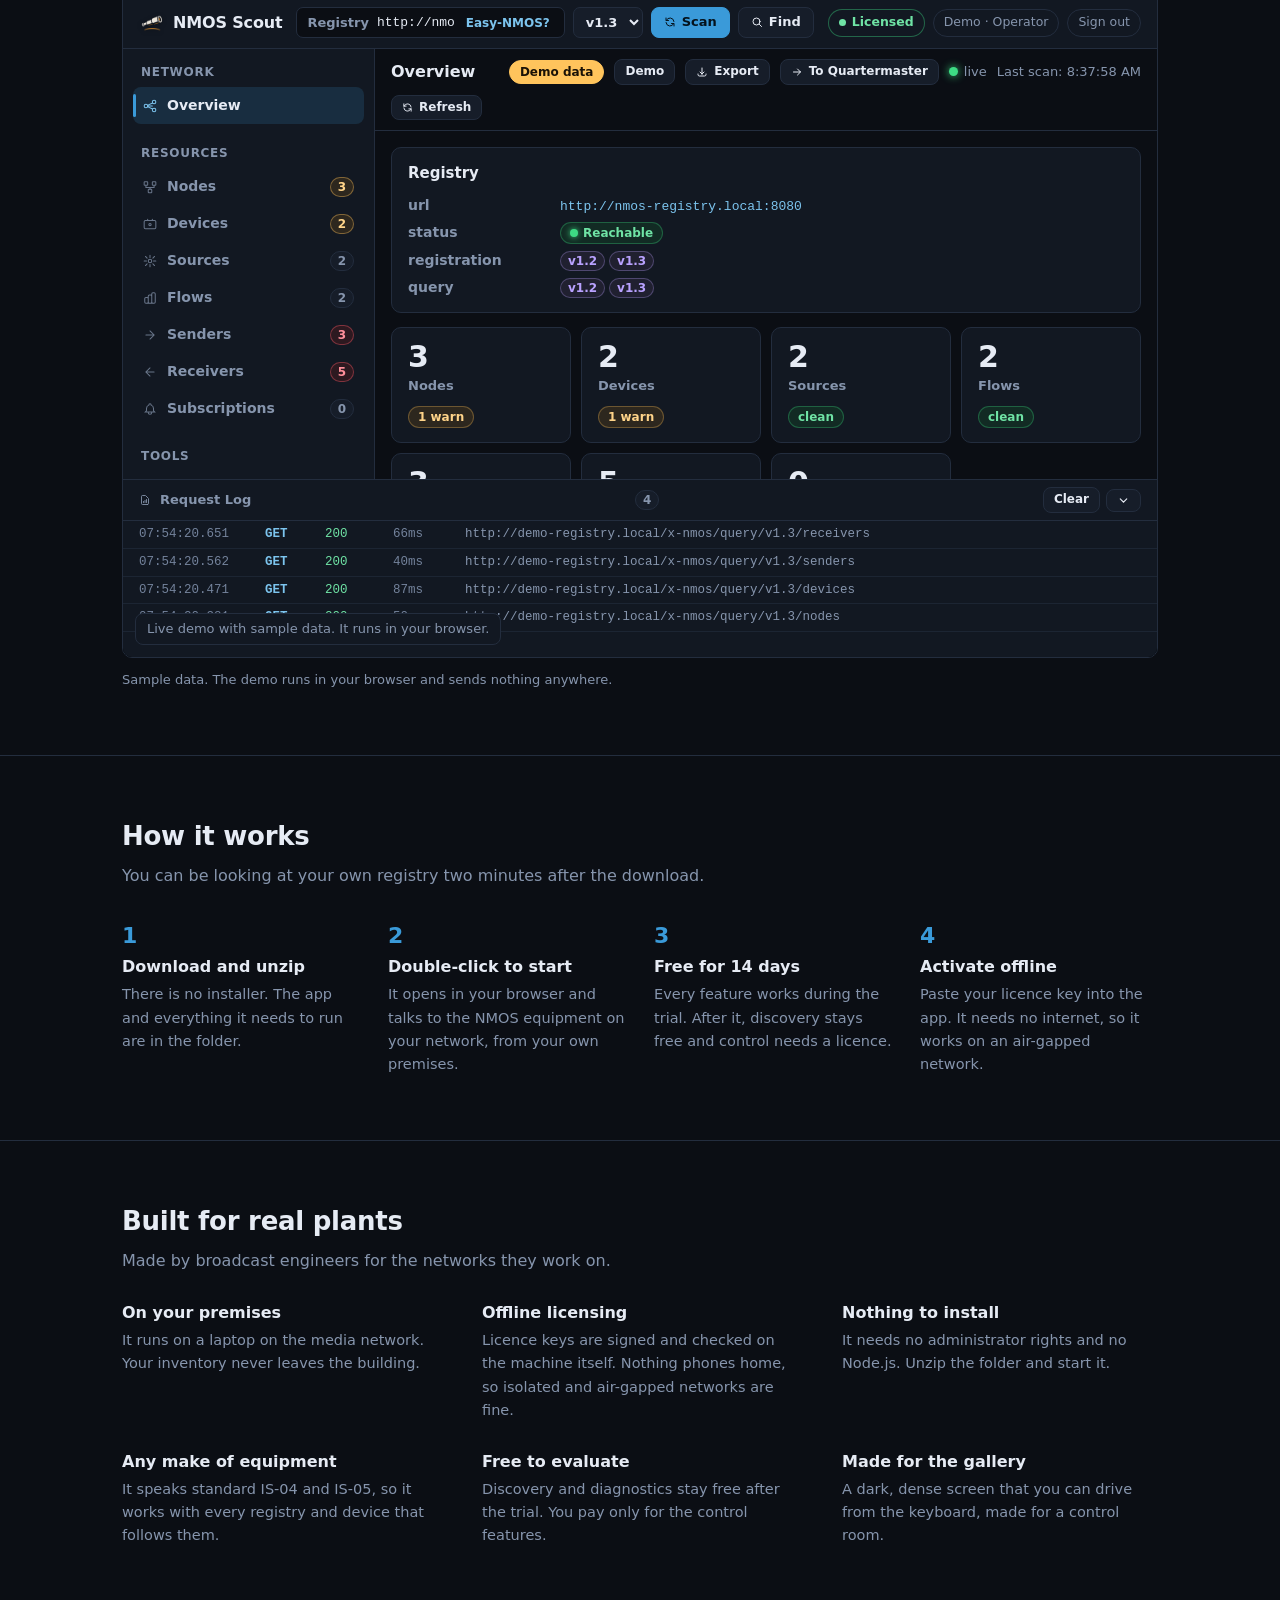
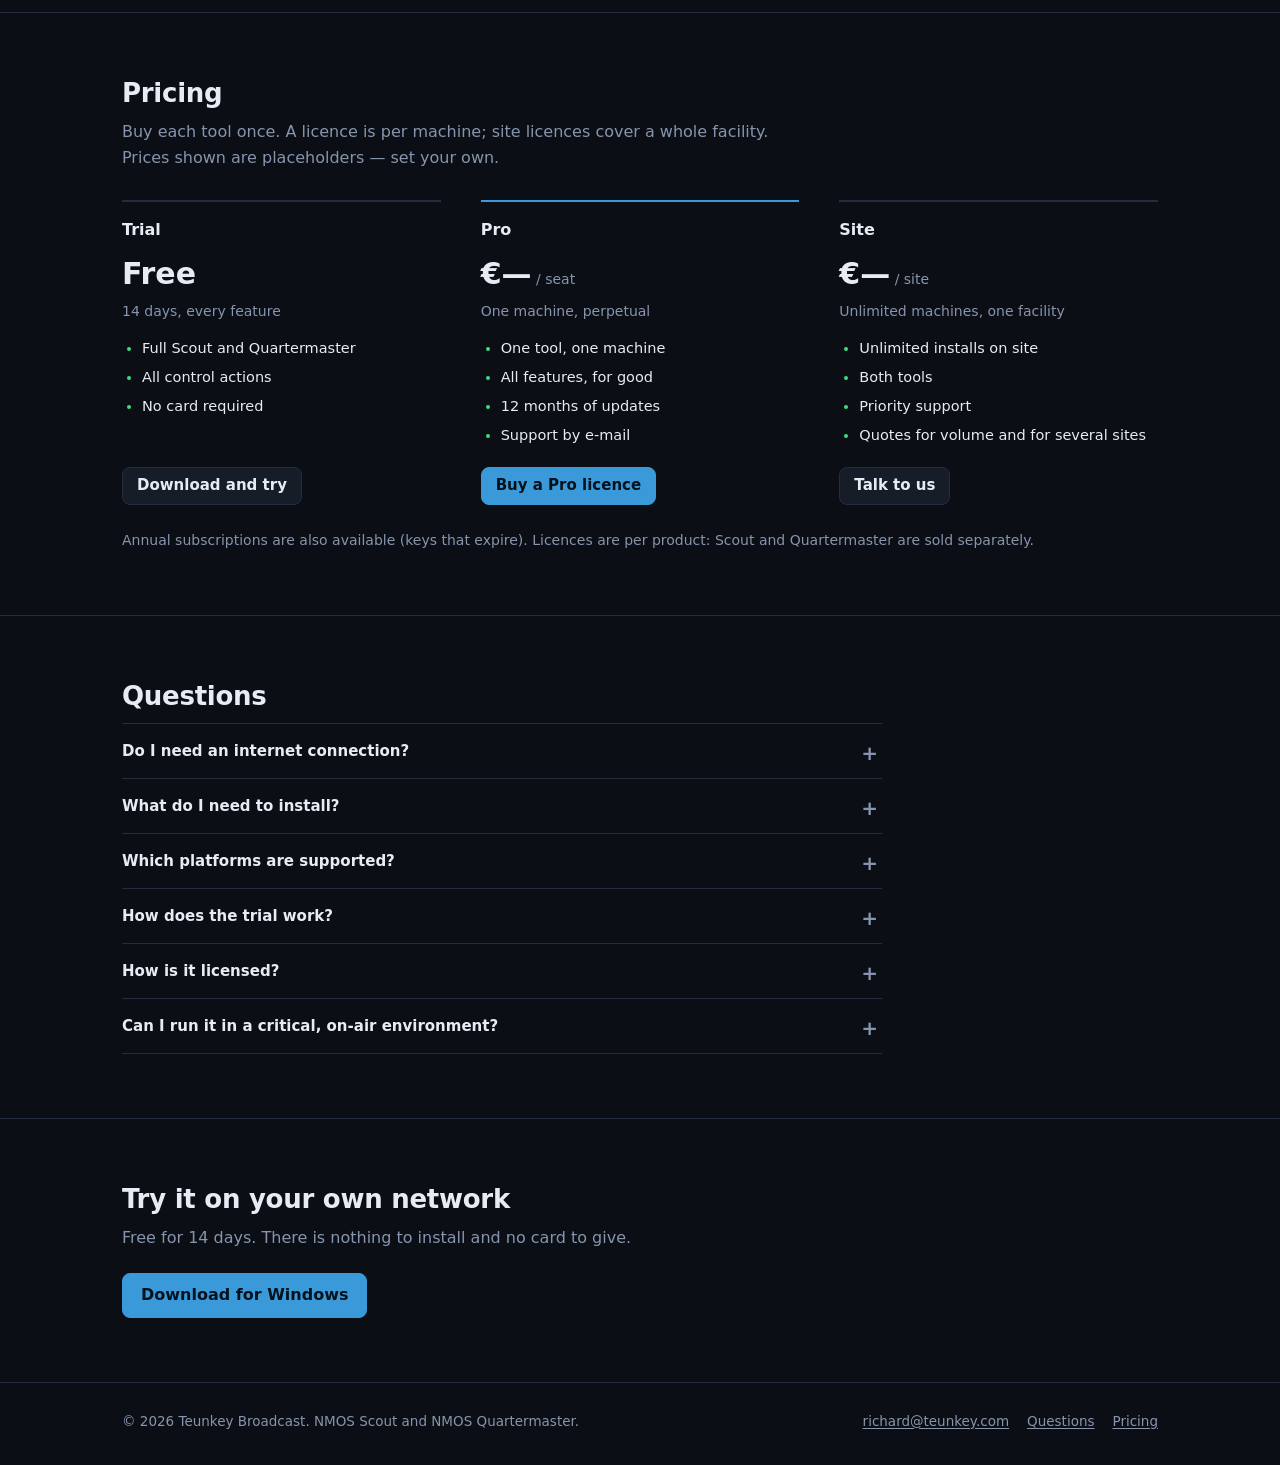
==== commit 5825d98c: "Switch the site to the Teunkey Broadcast range look The page now draws with the range's stylesheet (" ====
--- a/index.html
+++ b/index.html
@@ -3,545 +3,384 @@
 <head>
 <meta charset="UTF-8"/>
 <meta name="viewport" content="width=device-width, initial-scale=1.0"/>
-<title>NMOS Tools — IP broadcast discovery &amp; control · teunkey</title>
-<meta name="description" content="NMOS Scout and Quartermaster — professional IS-04/IS-05 discovery, diagnostics and control for ST 2110 IP broadcast. Runs on your own network. Windows, no install, no cloud. 14-day free trial."/>
-<meta property="og:title" content="NMOS Tools — IP broadcast discovery &amp; control"/>
-<meta property="og:description" content="Pro NMOS diagnostics &amp; IS-05 control that run entirely on your network. Offline-licensed. 14-day free trial."/>
+<title>NMOS Tools: NMOS discovery and control for ST 2110</title>
+<meta name="description" content="NMOS Scout and NMOS Quartermaster: IS-04 and IS-05 discovery, diagnostics and control for ST 2110 broadcast. They run on your own network, on Windows, with nothing to install. Free for 14 days."/>
+<meta property="og:title" content="NMOS Tools: NMOS discovery and control on your own network"/>
+<meta property="og:description" content="NMOS Scout and NMOS Quartermaster find, check and route your ST 2110 plant over IS-04 and IS-05. They run on your network and are licensed offline. Free for 14 days."/>
 <meta property="og:type" content="website"/>
 <meta property="og:url" content="https://nmos.teunkey.com/"/>
-<meta property="og:image" content="https://nmos.teunkey.com/og-image.png"/>
+<meta property="og:image" content="https://nmos.teunkey.com/og-image.png?v=2"/>
 <meta property="og:image:width" content="1200"/>
 <meta property="og:image:height" content="630"/>
 <meta name="twitter:card" content="summary_large_image"/>
-<meta name="twitter:image" content="https://nmos.teunkey.com/og-image.png"/>
-<link rel="icon" href="data:image/svg+xml,%3Csvg xmlns='http://www.w3.org/2000/svg' viewBox='0 0 32 32'%3E%3Ccircle cx='16' cy='16' r='5' fill='%23e9a92c'/%3E%3Ccircle cx='16' cy='16' r='11' fill='none' stroke='%23e9a92c' stroke-opacity='.5'/%3E%3Ccircle cx='16' cy='16' r='15' fill='none' stroke='%23e9a92c' stroke-opacity='.2'/%3E%3C/svg%3E"/>
-<link rel="preconnect" href="https://fonts.googleapis.com"/>
-<link rel="preconnect" href="https://fonts.gstatic.com" crossorigin/>
-<link href="https://fonts.googleapis.com/css2?family=JetBrains+Mono:wght@400;500;600&family=Space+Grotesk:wght@400;500;600;700&family=DM+Sans:wght@400;500;600&display=swap" rel="stylesheet"/>
+<meta name="twitter:image" content="https://nmos.teunkey.com/og-image.png?v=2"/>
+<meta name="theme-color" content="#121822"/>
+<link rel="icon" href="data:image/svg+xml,%3Csvg xmlns='http://www.w3.org/2000/svg' viewBox='0 0 32 32'%3E%3Ccircle cx='16' cy='16' r='5' fill='%23f0b429'/%3E%3Ccircle cx='16' cy='16' r='10.5' fill='none' stroke='%23e6ebf4' stroke-opacity='.6' stroke-width='1.6'/%3E%3Ccircle cx='16' cy='16' r='14.5' fill='none' stroke='%23e6ebf4' stroke-opacity='.3' stroke-width='1.4'/%3E%3C/svg%3E"/>
+<!-- The Teunkey Broadcast range: the same stylesheet as Signal Captain, Deck Planner, NMOS Quartermaster and NMOS
+     Scout. range/ is a copy of broadcast-projects/shared/range, written by tools/sync-range.mjs (never edit it). -->
+<link rel="stylesheet" href="range/range.css?v=1"/>
 <style>
-  :root{
-    --bg:#070a0e; --bg2:#0b0f15; --card:#10151d; --card2:#141a24;
-    --border:#1f2937; --border2:#2b3a4f;
-    --text:#dbe5f2; --muted:#8597b0; --dim:#5a6b84;
-    --accent:#e9a92c; --accent2:#c9901f; --glow:rgba(233, 169, 44,.35);
-    --green:#3ddc84; --amber:#ffc45c; --purple:#b388ff;
-    --display:'Space Grotesk',system-ui,sans-serif;
-    --ui:'DM Sans',system-ui,sans-serif;
-    --mono:'JetBrains Mono',ui-monospace,Consolas,monospace;
-    --maxw:1080px;
-  }
-  *{box-sizing:border-box;margin:0;padding:0}
-  html{scroll-behavior:smooth}
-  body{background:var(--bg);color:var(--text);font-family:var(--ui);line-height:1.6;overflow-x:hidden;-webkit-font-smoothing:antialiased}
-  a{color:inherit;text-decoration:none}
-  canvas#bg{position:fixed;inset:0;z-index:0;opacity:.5;pointer-events:none}
-  .shell{position:relative;z-index:1}
-  .wrap{max-width:var(--maxw);margin:0 auto;padding:0 22px}
-  section{position:relative;padding:84px 0}
-  .eyebrow{font-family:var(--mono);font-size:12px;letter-spacing:.24em;text-transform:uppercase;color:var(--accent)}
-  h2.title{font-family:var(--display);font-size:32px;font-weight:600;letter-spacing:-.02em;margin:10px 0 14px}
-  .lead{color:var(--muted);font-size:16px;max-width:640px}
-
-  /* ── NAV ── */
-  nav{position:sticky;top:0;z-index:50;backdrop-filter:blur(12px);background:rgba(7,10,14,.72);border-bottom:1px solid var(--border)}
-  .nav-in{max-width:var(--maxw);margin:0 auto;padding:13px 22px;display:flex;align-items:center;gap:20px}
-  .brand{display:flex;align-items:center;gap:10px;font-family:var(--display);font-weight:700;font-size:16px;letter-spacing:-.01em}
-  .brand .mark{width:26px;height:26px}
-  .nav-links{display:flex;gap:24px;margin-left:auto;font-size:14px;color:var(--muted)}
-  .nav-links a:hover{color:var(--text)}
-  .nav-cta{padding:8px 16px;border-radius:8px;background:var(--accent);color:#03121a;font-weight:600;font-size:14px;transition:.15s}
-  .nav-cta:hover{background:#f4bd52;box-shadow:0 0 24px var(--glow)}
-  @media(max-width:760px){.nav-links{display:none}}
-
-  /* ── HERO ── */
-  .hero{padding:96px 0 70px;text-align:center}
-  .trial-pill{display:inline-flex;align-items:center;gap:8px;padding:6px 15px;border:1px solid rgba(61, 220, 132,.32);background:rgba(61, 220, 132,.07);color:var(--green);border-radius:100px;font-family:var(--mono);font-size:12.5px}
-  .trial-pill .dot{width:7px;height:7px;border-radius:50%;background:var(--green);box-shadow:0 0 8px var(--green);animation:pulse 2.4s infinite}
-  @keyframes pulse{0%,100%{opacity:1}50%{opacity:.45}}
-  .hero h1{font-family:var(--display);font-weight:700;font-size:clamp(36px,6vw,62px);line-height:1.04;letter-spacing:-.03em;margin:22px auto 18px;max-width:880px}
-  .hero h1 .grad{background:linear-gradient(110deg,#f2f2f2,var(--accent));-webkit-background-clip:text;background-clip:text;color:transparent}
-  .hero p.sub{color:var(--muted);font-size:18px;max-width:600px;margin:0 auto 30px}
-  .cta-row{display:flex;gap:13px;justify-content:center;flex-wrap:wrap}
-  .btn{display:inline-flex;align-items:center;gap:9px;padding:13px 22px;border-radius:10px;font-weight:600;font-size:15px;cursor:pointer;transition:.16s;border:1px solid transparent}
-  .btn-primary{background:var(--accent);color:#03121a}
-  .btn-primary:hover{background:#f4bd52;box-shadow:0 0 30px var(--glow);transform:translateY(-1px)}
-  .btn-ghost{border-color:var(--border2);color:var(--text)}
-  .btn-ghost:hover{border-color:var(--accent);color:var(--accent)}
-  .trust{display:flex;gap:10px 26px;justify-content:center;flex-wrap:wrap;margin-top:40px;font-family:var(--mono);font-size:12px;color:var(--dim)}
-  .trust span{display:inline-flex;align-items:center;gap:7px}
-  .trust span::before{content:'';width:5px;height:5px;border-radius:50%;background:var(--accent);opacity:.7}
-
-  /* ── PRODUCTS ── */
-  .products{display:grid;grid-template-columns:1fr 1fr;gap:20px}
-  @media(max-width:820px){.products{grid-template-columns:1fr}}
-  .prod{background:linear-gradient(180deg,var(--card2),var(--card));border:1px solid var(--border);border-radius:16px;padding:28px;display:flex;flex-direction:column;position:relative;overflow:hidden;transition:.2s}
-  .prod:hover{border-color:var(--border2);transform:translateY(-3px)}
-  .prod::before{content:'';position:absolute;top:-40%;right:-30%;width:300px;height:300px;background:radial-gradient(circle,var(--glow),transparent 70%);opacity:.18;pointer-events:none}
-  .prod-icon{width:48px;height:48px;border-radius:12px;display:flex;align-items:center;justify-content:center;background:rgba(233, 169, 44,.1);border:1px solid rgba(233, 169, 44,.28);margin-bottom:16px}
-  .prod h3{font-family:var(--display);font-size:24px;font-weight:600}
-  .prod .ver{font-family:var(--mono);font-size:11.5px;color:var(--dim);margin:3px 0 14px}
-  .prod p{color:var(--muted);font-size:14.5px;margin-bottom:18px}
-  .feat{list-style:none;display:flex;flex-direction:column;gap:9px;margin-bottom:22px;font-size:14px}
-  .feat li{display:flex;gap:10px;align-items:flex-start}
-  .feat li svg{flex-shrink:0;margin-top:3px;color:var(--accent)}
-  .prod .spacer{flex:1}
-  .prod .actions{display:flex;gap:10px;flex-wrap:wrap}
-  .prod .size{font-family:var(--mono);font-size:11px;color:var(--dim);margin-top:12px}
-  .tag-free{position:absolute;top:20px;right:20px;font-family:var(--mono);font-size:10px;letter-spacing:.1em;text-transform:uppercase;color:var(--green);background:rgba(61, 220, 132,.1);border:1px solid rgba(61, 220, 132,.3);border-radius:100px;padding:3px 9px}
-
-  /* ── STEPS ── */
-  .steps{display:grid;grid-template-columns:repeat(4,1fr);gap:16px;counter-reset:s}
-  @media(max-width:820px){.steps{grid-template-columns:1fr 1fr}}
-  @media(max-width:480px){.steps{grid-template-columns:1fr}}
-  .step{background:var(--card);border:1px solid var(--border);border-radius:14px;padding:22px;counter-increment:s}
-  .step::before{content:counter(s);font-family:var(--display);font-weight:700;font-size:15px;color:var(--accent);display:flex;align-items:center;justify-content:center;width:30px;height:30px;border-radius:8px;background:rgba(233, 169, 44,.1);border:1px solid rgba(233, 169, 44,.25);margin-bottom:12px}
-  .step h4{font-size:15px;margin-bottom:5px}
-  .step p{color:var(--muted);font-size:13.5px}
-
-  /* ── FEATURES ── */
-  .feature-grid{display:grid;grid-template-columns:repeat(3,1fr);gap:16px}
-  @media(max-width:820px){.feature-grid{grid-template-columns:1fr 1fr}}
-  @media(max-width:480px){.feature-grid{grid-template-columns:1fr}}
-  .fcard{background:var(--card);border:1px solid var(--border);border-radius:14px;padding:22px}
-  .fcard .fi{font-size:22px;margin-bottom:10px}
-  .fcard h4{font-size:15.5px;margin-bottom:6px}
-  .fcard p{color:var(--muted);font-size:13.5px}
-
-  /* ── PRICING ── */
-  .pricing{display:grid;grid-template-columns:repeat(3,1fr);gap:18px}
-  @media(max-width:820px){.pricing{grid-template-columns:1fr}}
-  .tier{background:var(--card);border:1px solid var(--border);border-radius:16px;padding:26px;display:flex;flex-direction:column}
-  .tier.best{border-color:var(--accent);box-shadow:0 0 0 1px var(--accent),0 20px 50px -20px var(--glow)}
-  .tier .badge{align-self:flex-start;font-family:var(--mono);font-size:10px;letter-spacing:.12em;text-transform:uppercase;color:var(--accent);margin-bottom:10px}
-  .tier h3{font-family:var(--display);font-size:21px;font-weight:600}
-  .tier .price{font-family:var(--display);font-size:34px;font-weight:700;margin:10px 0 2px}
-  .tier .price small{font-size:14px;color:var(--muted);font-weight:400}
-  .tier .who{color:var(--muted);font-size:13.5px;margin-bottom:16px}
-  .tier ul{list-style:none;display:flex;flex-direction:column;gap:9px;font-size:13.5px;margin-bottom:20px}
-  .tier ul li{display:flex;gap:9px}.tier ul li::before{content:'✓';color:var(--green)}
-  .tier .spacer{flex:1}
-  .price-note{text-align:center;color:var(--dim);font-size:13px;margin-top:18px;font-family:var(--mono)}
-
-  /* ── FAQ ── */
-  .faq{max-width:760px;margin:0 auto}
-  .qa{border:1px solid var(--border);border-radius:12px;margin-bottom:11px;overflow:hidden;background:var(--card)}
-  .qa summary{padding:17px 20px;cursor:pointer;font-weight:600;font-size:15px;display:flex;justify-content:space-between;align-items:center;list-style:none}
-  .qa summary::-webkit-details-marker{display:none}
-  .qa summary::after{content:'+';font-family:var(--mono);color:var(--accent);font-size:18px;transition:.2s}
-  .qa[open] summary::after{transform:rotate(45deg)}
-  .qa .a{padding:0 20px 18px;color:var(--muted);font-size:14px}
-
-  /* ── CTA BANNER ── */
-  .cta-banner{text-align:center;background:linear-gradient(120deg,rgba(233, 169, 44,.08),rgba(179,136,255,.06));border:1px solid var(--border2);border-radius:20px;padding:46px 24px}
-  .cta-banner h2{font-family:var(--display);font-size:30px;font-weight:600;letter-spacing:-.02em;margin-bottom:10px}
-  .cta-banner p{color:var(--muted);margin-bottom:24px}
-
-  /* ── FOOTER ── */
-  footer{border-top:1px solid var(--border);padding:34px 0;color:var(--dim);font-size:13px}
-  .foot-in{max-width:var(--maxw);margin:0 auto;padding:0 22px;display:flex;justify-content:space-between;flex-wrap:wrap;gap:14px}
-  .foot-in a:hover{color:var(--accent)}
-
-  /* ── reveal-on-scroll ── */
-  .reveal{opacity:0;transform:translateY(20px);transition:opacity .6s ease,transform .6s ease}
-  .reveal.in{opacity:1;transform:none}
-  @media(prefers-reduced-motion:reduce){.reveal{opacity:1;transform:none}canvas#bg{display:none}}
-
-  /* ── LIVE DEMO ── */
-  .demo-tabs{display:flex;gap:8px;margin:6px 0 16px;flex-wrap:wrap}
-  .demo-tab{padding:9px 18px;border-radius:9px;border:1px solid var(--border);background:var(--card);color:var(--muted);font-family:var(--ui);font-weight:600;font-size:14px;cursor:pointer;transition:.15s}
-  .demo-tab.active{border-color:var(--accent);color:var(--accent);background:rgba(233, 169, 44,.08)}
-  .demo-tab:hover:not(.active){color:var(--text)}
-  .demo-frame{border:1px solid var(--border2);border-radius:14px;overflow:hidden;background:var(--bg2);box-shadow:0 36px 70px -34px rgba(0,0,0,.8)}
-  .demo-chrome{display:flex;align-items:center;gap:8px;padding:10px 14px;background:#0b1017;border-bottom:1px solid var(--border)}
-  .demo-chrome .d{width:11px;height:11px;border-radius:50%;background:#2b3a4f}
-  .demo-url{margin-left:10px;font-family:var(--mono);font-size:12px;color:var(--dim)}
-  .demo-open{margin-left:auto;font-family:var(--mono);font-size:12px;color:var(--accent)}
-  .demo-open:hover{text-decoration:underline}
-  .demo-stage{position:relative;height:660px;background:#0a0c0f}
-  .demo-stage iframe{width:100%;height:100%;border:0;display:block}
-  .demo-ph{position:absolute;inset:0;display:flex;flex-direction:column;gap:12px;align-items:center;justify-content:center;color:var(--dim);font-family:var(--mono);font-size:14px;cursor:pointer}
-  .demo-ph .play{width:54px;height:54px;border-radius:50%;border:1px solid var(--accent);color:var(--accent);display:flex;align-items:center;justify-content:center;font-size:20px;background:rgba(233, 169, 44,.08)}
-  .demo-note{text-align:center;color:var(--dim);font-size:12px;font-family:var(--mono);margin-top:14px}
-  @media(max-width:680px){.demo-stage{height:520px}}
+  /* Only the page's layout lives here. Colours, type and buttons are the range's (--tkr-*, .tkr-btn) so this page
+     looks like the products it sells and follows them when they change. */
+  :root { color-scheme: dark; --maxw: 1080px; }
+  * { box-sizing: border-box; }
+  body { margin: 0; background: var(--tkr-bg); color: var(--tkr-fg); font: 15px/1.6 var(--tkr-font); -webkit-font-smoothing: antialiased; }
+  a { color: var(--tkr-accent-soft); text-underline-offset: 2px; }
+  /* a link drawn as the range's button: centred, because the range makes a button 44 px tall on a touch screen */
+  a.tkr-btn { display: inline-flex; align-items: center; justify-content: center; text-decoration: none; }
+  code { font-family: var(--tkr-mono); font-size: 13px; }
+  h1, h2, h3 { margin: 0; line-height: 1.25; }
+  p { margin: 0; }
+  .wrap { max-width: var(--maxw); margin: 0 auto; padding: 0 22px; }
+  section { padding: 64px 0; border-top: 1px solid var(--tkr-line); scroll-margin-top: 52px; }
+  h2 { font-size: 26px; font-weight: 800; letter-spacing: -.01em; margin-bottom: 10px; }
+  h3 { font-size: 16px; font-weight: 800; margin-bottom: 6px; }
+  .lead { color: var(--tkr-muted); font-size: 16px; max-width: 660px; margin-bottom: 30px; }
+  .muted { color: var(--tkr-muted); }
+  .btn-lg { padding: 11px 18px; font-size: 16px; }
+
+  /* the header bar, as in the products: the lockup on the left */
+  .top { position: sticky; top: 0; z-index: 50; background: var(--tkr-panel); border-bottom: 1px solid var(--tkr-line); }
+  .top-in { max-width: var(--maxw); margin: 0 auto; padding: 10px 22px; display: flex; align-items: center; gap: 22px; }
+  .top nav { display: flex; gap: 20px; margin-left: auto; font-size: 14px; }
+  .top nav a { color: var(--tkr-muted); text-decoration: none; }
+  .top nav a:hover { color: var(--tkr-fg); }
+  .site-mark { width: 26px; height: 26px; flex: 0 0 auto; }
+  @media (max-width: 760px) { .top nav { display: none; } .top .tkr-btn { margin-left: auto; } }
+
+  /* the opening, on the circuit the four products' sign-in pages stand on */
+  .hero { position: relative; background: #02050e url('range/range-backdrop.jpg') center/cover no-repeat; }
+  .hero::before { content: ''; position: absolute; inset: 0; background: rgba(4, 8, 18, .74); }
+  .hero-in { position: relative; padding-top: 96px; padding-bottom: 84px; text-shadow: 0 2px 14px rgba(0, 0, 0, .55); }
+  .hero h1 { font-size: clamp(32px, 5vw, 48px); font-weight: 800; letter-spacing: -.02em; max-width: 760px; margin-bottom: 18px; }
+  .hero .sub { font-size: 17px; color: #c3cddd; max-width: 640px; margin-bottom: 28px; }
+  .hero .trial { margin-top: 22px; font-size: 14px; color: #c3cddd; }
+  .cta { display: flex; gap: 12px; flex-wrap: wrap; }
+
+  /* the two products */
+  .products { display: grid; grid-template-columns: 1fr 1fr; gap: 28px 56px; }
+  @media (max-width: 820px) { .products { grid-template-columns: 1fr; } }
+  .prod { display: flex; flex-direction: column; padding-top: 22px; border-top: 2px solid var(--tkr-line); }
+  .prod-head { display: flex; align-items: center; gap: 14px; margin-bottom: 14px; }
+  .prod-head img { width: 56px; height: 56px; object-fit: contain; flex: 0 0 auto; }
+  .name { font-size: 24px; font-weight: 600; letter-spacing: -.01em; margin: 0; }
+  .name b { font-weight: 900; }
+  .ver { color: var(--tkr-muted); font-size: 14px; }
+  .prod > p { margin-bottom: 14px; }
+  .feat { margin: 0 0 22px; padding-left: 20px; display: grid; gap: 6px; }
+  .feat li::marker { color: var(--tkr-accent); }
+  .prod .grow { flex: 1; }
+  .file { margin-top: 12px; color: var(--tkr-muted); font-size: 13px; }
+
+  /* the live demo: the real applications in a frame */
+  .demo-tabs { display: flex; gap: 8px; flex-wrap: wrap; margin-bottom: 14px; }
+  .demo-frame { border: 1px solid var(--tkr-line); border-radius: 10px; overflow: hidden; background: var(--tkr-bg); }
+  .demo-bar { display: flex; align-items: center; gap: 12px; padding: 8px 14px; background: var(--tkr-panel); border-bottom: 1px solid var(--tkr-line); font-size: 13px; }
+  .demo-bar code { color: var(--tkr-muted); }
+  .demo-bar a { margin-left: auto; }
+  .demo-stage { position: relative; height: 660px; display: grid; place-items: center; }
+  .demo-stage iframe { position: absolute; inset: 0; width: 100%; height: 100%; border: 0; display: block; }
+  .demo-note { margin-top: 12px; color: var(--tkr-muted); font-size: 13px; }
+  @media (max-width: 680px) { .demo-stage { height: 520px; } }
+
+  /* how it works */
+  .steps { list-style: none; counter-reset: s; margin: 0; padding: 0; display: grid; grid-template-columns: repeat(4, 1fr); gap: 28px; }
+  @media (max-width: 820px) { .steps { grid-template-columns: 1fr 1fr; } }
+  @media (max-width: 480px) { .steps { grid-template-columns: 1fr; } }
+  .steps li { counter-increment: s; }
+  .steps li::before { content: counter(s); display: block; font-size: 22px; font-weight: 900; color: var(--tkr-accent); margin-bottom: 4px; }
+  .steps p, .cols3 p { color: var(--tkr-muted); font-size: 14.5px; }
+
+  /* why it is built the way it is */
+  .cols3 { display: grid; grid-template-columns: repeat(3, 1fr); gap: 30px 44px; }
+  @media (max-width: 820px) { .cols3 { grid-template-columns: 1fr 1fr; } }
+  @media (max-width: 480px) { .cols3 { grid-template-columns: 1fr; } }
+
+  /* pricing */
+  .tiers { display: grid; grid-template-columns: repeat(3, 1fr); gap: 28px 40px; }
+  @media (max-width: 820px) { .tiers { grid-template-columns: 1fr; } }
+  .tier { display: flex; flex-direction: column; padding-top: 18px; border-top: 2px solid var(--tkr-line); }
+  .tier.best { border-top-color: var(--tkr-accent); }
+  .price { font-size: 30px; font-weight: 800; margin: 4px 0 2px; }
+  .price small { font-size: 14px; font-weight: 400; color: var(--tkr-muted); }
+  .who { color: var(--tkr-muted); font-size: 14px; margin-bottom: 14px; }
+  .tier ul { margin: 0 0 20px; padding-left: 20px; display: grid; gap: 6px; font-size: 14.5px; }
+  .tier ul li::marker { color: var(--tkr-good); }
+  .tier .grow { flex: 1; }
+  .tier .tkr-btn { align-self: flex-start; }
+  .price-note { margin-top: 24px; color: var(--tkr-muted); font-size: 14px; }
+
+  /* questions */
+  .faq { max-width: 760px; border-top: 1px solid var(--tkr-line); }
+  .faq details { border-bottom: 1px solid var(--tkr-line); }
+  .faq summary { padding: 15px 28px 15px 0; cursor: pointer; font-weight: 700; list-style: none; position: relative; }
+  .faq summary::-webkit-details-marker { display: none; }
+  .faq summary::after { content: '+'; position: absolute; right: 4px; top: 13px; font-size: 20px; color: var(--tkr-muted); }
+  .faq details[open] summary::after { content: '\2212'; }
+  .faq details p { padding: 0 0 16px; color: var(--tkr-muted); }
+
+  .end .lead { margin-bottom: 22px; }
+
+  footer { border-top: 1px solid var(--tkr-line); padding: 28px 0 34px; color: var(--tkr-muted); font-size: 13.5px; }
+  .foot { display: flex; justify-content: space-between; flex-wrap: wrap; gap: 12px 24px; }
+  .foot nav { display: flex; gap: 18px; flex-wrap: wrap; }
+  .foot a { color: var(--tkr-muted); }
+  .foot a:hover { color: var(--tkr-fg); }
 </style>
-<!-- ==== TEUNKEY FAMILY PALETTE — generated by tools/apply-family-theme.mjs ==== -->
-<style>
-/* ═══════════════════════════════════════════════════════════════════════════
-   TEUNKEY BROADCAST — the family palette
-   ═══════════════════════════════════════════════════════════════════════════
-
-   Richard, 2026-08-27: "NMOS Scout and Quartermaster would pair well with
-   Routing — make sure these products can work together and look the same."
-
-   THE ANCHOR IS TEUNKEY ROUTING, and specifically its shipped default theme
-   "Gallery dark". Routing derives its palette at RUNTIME from a theme
-   (palette.js), so there is no static file to copy — every value below was read
-   out of a browser running a fresh Routing instance, not eyeballed off a
-   screenshot and not read out of a :root block, because a declared-and-unused
-   variable proves nothing.
-
-   ⚠ THIS FILE IS THE SOURCE, NOT THE DELIVERY. Scout and Quartermaster ship as
-     OFFLINE single-file bundles — "no cloud, no install" is the product — so a
-     second stylesheet to <link> would be one more thing to lose out of a zip.
-     tools/apply-family-theme.mjs INLINES it into each app between markers and
-     can be re-run. Edit here, then run that.
-
-   ⚠ WHAT WAS ACTUALLY WRONG. Measured across the four front-ends before any of
-     this: four different page backgrounds, four body text colours, three
-     typefaces (JetBrains Mono / DM Sans / Syne / system), four accents
-     (#00c8ff, #e9a92c, #e9a92c, #e9a92c) and four token vocabularies that
-     shared no names beyond --accent and --border. Nothing was broken; they
-     simply had no reason to agree, and had not.
-
-   ⚠ EACH APP KEEPS ITS OWN VARIABLE NAMES. The mapping below re-points them at
-     the family values rather than renaming anything, because every rule in
-     those files already reads them consistently — so this changes the whole
-     product without touching a single layout rule. Renaming would be a
-     hundred-file edit for no visual gain and a large risk.
-   ═══════════════════════════════════════════════════════════════════════════ */
-
-:root {
-  /* ---- the family, straight from Routing's Gallery dark ------------------ */
-  --tk-bg:        #0b0e14;   /* the page                                      */
-  --tk-panel:     #15181e;   /* a raised surface                              */
-  --tk-card:      #1b1f25;   /* a card on that surface                        */
-  --tk-card2:     #272b31;   /* a control on that card — the HARDEST surface  */
-  --tk-line:      #1e2635;   /* borders                                       */
-  --tk-line2:     #2b3547;   /* a border that wants to be seen                */
-  --tk-fg:        #e6ebf4;   /* body text                                     */
-  --tk-muted:     #8f939a;   /* secondary text                                */
-  --tk-dim:       #6b7079;   /* tertiary — still ≥4.5:1 on --tk-card2         */
-  --tk-accent:    #e9a92c;   /* ⚠ Routing's blue, NOT the NMOS cyan           */
-  --tk-accent-2:  #2b7bb0;
-  --tk-on-accent: #0b0b0b;   /* text ON the accent — black wins on this blue  */
-  --tk-good:      #3ddc84;
-  --tk-bad:       #ff5a6a;
-  --tk-warn:      #ffc45c;
-
-  /* ⚠ Routing has no display face and no mono. The system stack IS the family
-     typeface; a webfont would also have to travel inside an offline bundle. */
-  --tk-sans: ui-sans-serif, system-ui, -apple-system, "Segoe UI", Roboto, sans-serif;
-  /* ⚠ Mono STAYS in the NMOS tools and that is deliberate. A UUID, a URL, an
-     SDP and a JSON body are the substance of a diagnostics tool, and proportional
-     digits make them harder to compare. Family means the chrome agrees, not that
-     every product forgets what it is for. */
-  --tk-mono: 'JetBrains Mono', ui-monospace, SFMono-Regular, Menlo, monospace;
-
-  --tk-radius:    8px;       /* controls — Routing's button radius            */
-  --tk-radius-lg: 10px;      /* cards — Routing's --radius                    */
-}
-
-:root {
-  /* ---- nmos.teunkey.com --------------------------------------------------
-     ⚠ A marketing page may be more expressive than the tools it sells — the
-     gradient headline and the star field stay. What has to agree is the BRAND:
-     the accent, the surfaces and the type. A visitor who downloads Scout after
-     reading this page should recognise it. */
-  --bg:      #070a0f;
-  --bg2:     var(--tk-bg);
-  --card:    var(--tk-panel);
-  --card2:   var(--tk-card);
-  --border:  var(--tk-line);
-  --border2: var(--tk-line2);
-  --text:    var(--tk-fg);
-  --muted:   var(--tk-muted);
-  --dim:     var(--tk-dim);
-  --accent:  var(--tk-accent);
-  --accent2: var(--tk-accent-2);
-  --glow:    color-mix(in srgb, var(--tk-accent) 34%, transparent);
-  --green:   var(--tk-good);
-  --amber:   var(--tk-warn);
-  --ui:      var(--tk-sans);
-  --mono:    var(--tk-mono);
-}
-</style>
-<!-- ==== end TEUNKEY FAMILY PALETTE ==== -->
-
-
-
 </head>
 <body>
-<canvas id="bg"></canvas>
-<div class="shell">
-
-  <!-- NAV -->
-  <nav>
-    <div class="nav-in">
-      <a class="brand" href="#top">
-        <svg class="mark" viewBox="0 0 32 32"><circle cx="16" cy="16" r="5" fill="#e9a92c"/><circle cx="16" cy="16" r="11" fill="none" stroke="#e9a92c" stroke-opacity=".5"/><circle cx="16" cy="16" r="15" fill="none" stroke="#e9a92c" stroke-opacity=".2"/></svg>
-        NMOS&nbsp;Tools
+
+  <header class="top">
+    <div class="top-in">
+      <a class="tkr-brand" href="#top">
+        <svg class="site-mark" viewBox="0 0 32 32" aria-hidden="true"><circle cx="16" cy="16" r="5" fill="#f0b429"/><circle cx="16" cy="16" r="10.5" fill="none" stroke="#e6ebf4" stroke-opacity=".6" stroke-width="1.6"/><circle cx="16" cy="16" r="14.5" fill="none" stroke="#e6ebf4" stroke-opacity=".3" stroke-width="1.4"/></svg>
+        <span><b>NMOS</b> Tools</span>
       </a>
-      <div class="nav-links">
+      <nav aria-label="Sections">
         <a href="#products">Products</a>
         <a href="#demo">Live demo</a>
         <a href="#how">How it works</a>
         <a href="#pricing">Pricing</a>
-        <a href="#faq">FAQ</a>
-      </div>
-      <a class="nav-cta" href="#products">Download</a>
-    </div>
-  </nav>
-
-  <!-- HERO -->
-  <header class="hero wrap" id="top">
-    <span class="trial-pill"><span class="dot"></span> 14-day free trial — every feature unlocked</span>
-    <h1>NMOS discovery &amp; control,<br><span class="grad">on your own network.</span></h1>
-    <p class="sub">Two focused tools for ST&nbsp;2110 IP broadcast: scan and validate any NMOS registry, then route and orchestrate IS-04/IS-05 — running entirely on-premises. No cloud. No install.</p>
-    <div class="cta-row">
-      <a class="btn btn-primary" href="#products">↓ Download for Windows</a>
-      <a class="btn btn-ghost" href="#demo">▶ Try it live</a>
-    </div>
-    <div class="trust">
-      <span>Runs offline</span><span>IS-04 / IS-05</span><span>SMPTE ST 2110</span><span>Windows 10/11</span><span>No telemetry</span>
+        <a href="#faq">Questions</a>
+      </nav>
+      <a class="tkr-btn tkr-primary tkr-sm" href="#products">Download</a>
     </div>
   </header>
 
-  <!-- PRODUCTS -->
-  <section id="products" class="wrap">
-    <span class="eyebrow reveal">The tools</span>
-    <h2 class="title reveal">Two tools, one workflow</h2>
-    <p class="lead reveal" style="margin-bottom:30px">Use Scout to find and validate your IP fabric, Quartermaster to control it. Each is a standalone download.</p>
-    <div class="products">
-
-      <article class="prod reveal">
-        <span class="tag-free">Free diagnostics</span>
-        <div class="prod-icon"><img src="assets/scout-mark.png" alt="Scout" style="width:34px;height:34px;object-fit:contain"/></div>
-        <h3>NMOS Scout</h3>
-        <div class="ver">v1.4 · IS-04 / IS-05 diagnostics &amp; routing</div>
-        <p>Point it at any NMOS registry and instantly see your nodes, devices, senders and receivers — validated, diffed, and ready to route from a fast crosspoint matrix.</p>
-        <ul class="feat">
-          <li><svg width="15" height="15" viewBox="0 0 24 24" fill="none" stroke="currentColor" stroke-width="2.5"><path d="M5 13l4 4L19 7"/></svg> Auto-discover registries (mDNS) + resource validation</li>
-          <li><svg width="15" height="15" viewBox="0 0 24 24" fill="none" stroke="currentColor" stroke-width="2.5"><path d="M5 13l4 4L19 7"/></svg> Route matrix with format-compatibility checks</li>
-          <li><svg width="15" height="15" viewBox="0 0 24 24" fill="none" stroke="currentColor" stroke-width="2.5"><path d="M5 13l4 4L19 7"/></svg> Subscription tester &amp; request builder</li>
-          <li><svg width="15" height="15" viewBox="0 0 24 24" fill="none" stroke="currentColor" stroke-width="2.5"><path d="M5 13l4 4L19 7"/></svg> Change diff &amp; JSON export</li>
-        </ul>
-        <div class="spacer"></div>
-        <div class="actions">
-          <a class="btn btn-primary" data-dl="scout" href="#" download>↓ Download</a>
-          <a class="btn btn-ghost" data-buy="scout" href="#pricing">Pricing</a>
-        </div>
-        <div class="size">nmos-scout-portable.zip · ~27 MB · Windows 64-bit</div>
-      </article>
-
-      <article class="prod reveal">
-        <span class="tag-free">Free diagnostics</span>
-        <div class="prod-icon"><img src="assets/quartermaster-mark.png" alt="Quartermaster" style="width:34px;height:34px;object-fit:contain"/></div>
-        <h3>NMOS Quartermaster</h3>
-        <div class="ver">v1.3.1 · orchestration &amp; control</div>
-        <p>A vendor-agnostic control layer for your whole ST 2110 plant: real-time routing, automation, health monitoring and multicast management — all from one screen.</p>
-        <ul class="feat">
-          <li><svg width="15" height="15" viewBox="0 0 24 24" fill="none" stroke="currentColor" stroke-width="2.5"><path d="M5 13l4 4L19 7"/></svg> Sender → receiver routing canvas</li>
-          <li><svg width="15" height="15" viewBox="0 0 24 24" fill="none" stroke="currentColor" stroke-width="2.5"><path d="M5 13l4 4L19 7"/></svg> Automation &amp; policy engine</li>
-          <li><svg width="15" height="15" viewBox="0 0 24 24" fill="none" stroke="currentColor" stroke-width="2.5"><path d="M5 13l4 4L19 7"/></svg> Health monitoring &amp; alerting</li>
-          <li><svg width="15" height="15" viewBox="0 0 24 24" fill="none" stroke="currentColor" stroke-width="2.5"><path d="M5 13l4 4L19 7"/></svg> Multicast pool with conflict detection</li>
-        </ul>
-        <div class="spacer"></div>
-        <div class="actions">
-          <a class="btn btn-primary" data-dl="quartermaster" href="#" download>↓ Download</a>
-          <a class="btn btn-ghost" data-buy="quartermaster" href="#pricing">Pricing</a>
-        </div>
-        <div class="size">nmos-quartermaster-portable.zip · ~28 MB · Windows 64-bit</div>
-      </article>
-    </div>
-  </section>
-
-  <!-- LIVE DEMO -->
-  <section id="demo" class="wrap">
-    <span class="eyebrow reveal">No screenshots — the real thing</span>
-    <h2 class="title reveal">Try it live, right here</h2>
-    <p class="lead reveal" style="margin-bottom:22px">This is the actual application, running in your browser on sample NMOS data. Scan the fabric, route a stream from the matrix, switch panels — it all responds live. Your own gear never leaves your network.</p>
-    <div class="demo-tabs reveal">
-      <button class="demo-tab active" data-demo="scout">NMOS Scout</button>
-      <button class="demo-tab" data-demo="quartermaster">NMOS Quartermaster</button>
-    </div>
-    <div class="demo-frame reveal">
-      <div class="demo-chrome">
-        <span class="d"></span><span class="d"></span><span class="d"></span>
-        <span class="demo-url" id="demoUrl">scout · localhost</span>
-        <a class="demo-open" id="demoOpen" href="demo/scout.html" target="_blank" rel="noopener">Open full screen ↗</a>
-      </div>
-      <div class="demo-stage" id="demoStage">
-        <div class="demo-ph" id="demoPh"><div class="play">▶</div>Click to launch the live demo</div>
-      </div>
-    </div>
-    <p class="demo-note reveal">Sample data · runs entirely client-side · nothing is sent anywhere.</p>
-  </section>
-
-  <!-- HOW -->
-  <section id="how" class="wrap">
-    <span class="eyebrow reveal">Get going in two minutes</span>
-    <h2 class="title reveal">How it works</h2>
-    <div class="steps" style="margin-top:24px">
-      <div class="step reveal"><h4>Download &amp; unzip</h4><p>No installer. The app and its runtime are in the folder — nothing to set up.</p></div>
-      <div class="step reveal"><h4>Double-click to run</h4><p>It opens in your browser and talks to NMOS gear on your LAN. Pure on-prem.</p></div>
-      <div class="step reveal"><h4>Try free for 14 days</h4><p>Every feature unlocked. After that, discovery stays free; control needs a licence.</p></div>
-      <div class="step reveal"><h4>Activate offline</h4><p>Paste your licence key in the app — no internet, perfect for air-gapped networks.</p></div>
-    </div>
-  </section>
-
-  <!-- FEATURES -->
-  <section class="wrap">
-    <span class="eyebrow reveal">Why broadcast engineers like it</span>
-    <h2 class="title reveal">Built for real plants</h2>
-    <div class="feature-grid" style="margin-top:24px">
-      <div class="fcard reveal"><div class="fi">🔌</div><h4>Truly on-premises</h4><p>Runs on a laptop on the media network. Your inventory never leaves the building.</p></div>
-      <div class="fcard reveal"><div class="fi">🛡️</div><h4>Offline licensing</h4><p>Signed keys verified locally. No phone-home — works on isolated, air-gapped fabrics.</p></div>
-      <div class="fcard reveal"><div class="fi">⚡</div><h4>Zero install</h4><p>Portable. No admin rights, no Node, no dependencies. Unzip and go.</p></div>
-      <div class="fcard reveal"><div class="fi">🧭</div><h4>Vendor-agnostic</h4><p>Speaks standard IS-04/IS-05 — works with any compliant registry and device.</p></div>
-      <div class="fcard reveal"><div class="fi">🆓</div><h4>Free to evaluate</h4><p>Discovery &amp; diagnostics stay free forever. Pay only for the control layer.</p></div>
-      <div class="fcard reveal"><div class="fi">🌙</div><h4>Made for the gallery</h4><p>Dark, dense, keyboard-friendly UI designed for control rooms, not spreadsheets.</p></div>
-    </div>
-  </section>
-
-  <!-- PRICING -->
-  <section id="pricing" class="wrap">
-    <span class="eyebrow reveal">Simple, perpetual licensing</span>
-    <h2 class="title reveal">Pricing</h2>
-    <p class="lead reveal" style="margin-bottom:30px">Buy each tool once. A licence is per machine; site licences cover a whole facility. Prices shown are placeholders — set your own.</p>
-    <div class="pricing">
-      <div class="tier reveal">
-        <span class="badge">Evaluate</span>
-        <h3>Trial</h3>
-        <div class="price">Free</div>
-        <div class="who">14 days, every feature</div>
-        <ul>
-          <li>Full Scout + Quartermaster</li>
-          <li>All control actions unlocked</li>
-          <li>No card required</li>
-        </ul>
-        <div class="spacer"></div>
-        <a class="btn btn-ghost" href="#products">Download &amp; try</a>
-      </div>
-      <div class="tier best reveal">
-        <span class="badge">Most popular</span>
-        <h3>Pro</h3>
-        <div class="price">€—<small> / seat</small></div>
-        <div class="who">One machine, perpetual</div>
-        <ul>
-          <li>One tool, one machine</li>
-          <li>All features, forever</li>
-          <li>12 months of updates</li>
-          <li>E-mail support</li>
-        </ul>
-        <div class="spacer"></div>
-        <a class="btn btn-primary" href="mailto:sales@teunkey.com?subject=NMOS%20Pro%20licence">Buy a Pro licence</a>
-      </div>
-      <div class="tier reveal">
-        <span class="badge">Facility</span>
-        <h3>Site</h3>
-        <div class="price">€—<small> / site</small></div>
-        <div class="who">Unlimited machines, one facility</div>
-        <ul>
-          <li>Unlimited installs on site</li>
-          <li>Both tools available</li>
-          <li>Priority support</li>
-          <li>Volume &amp; multi-site quotes</li>
-        </ul>
-        <div class="spacer"></div>
-        <a class="btn btn-ghost" href="mailto:sales@teunkey.com?subject=NMOS%20Site%20licence">Talk to us</a>
-      </div>
-    </div>
-    <p class="price-note reveal">Annual subscriptions also available (time-limited keys). Licences are product-specific: Scout and Quartermaster are sold separately.</p>
-  </section>
-
-  <!-- FAQ -->
-  <section id="faq" class="wrap">
-    <span class="eyebrow reveal">Questions</span>
-    <h2 class="title reveal">FAQ</h2>
-    <div class="faq" style="margin-top:24px">
-      <details class="qa reveal"><summary>Do I need an internet connection?</summary><div class="a">No. Both tools run entirely on your local network and validate licences offline. Nothing — including your device inventory — is sent to the internet. They're designed for isolated, air-gapped broadcast fabrics.</div></details>
-      <details class="qa reveal"><summary>What do I need to install?</summary><div class="a">Nothing. Each download is a self-contained folder that already includes the runtime. Unzip it anywhere and double-click the launcher — no admin rights, no Node.js, no dependencies.</div></details>
-      <details class="qa reveal"><summary>Which platforms are supported?</summary><div class="a">Windows 10/11 (64-bit) today. macOS and Linux builds are on the roadmap — get in touch if you need them.</div></details>
-      <details class="qa reveal"><summary>How does the trial work?</summary><div class="a">The first launch starts a 14-day trial with every feature unlocked. After it ends, discovery and diagnostics keep working for free; the control actions (routing, automation, reservations) unlock when you activate a licence key.</div></details>
-      <details class="qa reveal"><summary>How is it licensed?</summary><div class="a">You buy a licence key, paste it into the app, and it's verified offline against a cryptographic signature. Keys are per-machine (Pro) or per-facility (Site), perpetual or annual.</div></details>
-      <details class="qa reveal"><summary>Can I run it in a critical, on-air environment?</summary><div class="a">The tools are provided as professional utilities — always validate routing and control actions in your own environment first. See the licence agreement included with each download for the full terms.</div></details>
-    </div>
-  </section>
-
-  <!-- CTA -->
-  <section class="wrap">
-    <div class="cta-banner reveal">
-      <h2>Try it on your network today</h2>
-      <p>Free for 14 days. No install, no card, no cloud.</p>
-      <div class="cta-row"><a class="btn btn-primary" href="#products">↓ Download for Windows</a></div>
+  <div class="hero" id="top">
+    <div class="wrap hero-in">
+      <h1>NMOS discovery and control on your own network</h1>
+      <p class="sub">NMOS Scout finds and checks everything in an NMOS registry, and NMOS Quartermaster routes it over IS-05. Both run on a Windows PC on your media network, with nothing to install and nothing sent to the internet.</p>
+      <div class="cta">
+        <a class="tkr-btn tkr-primary btn-lg" href="#products">Download for Windows</a>
+        <a class="tkr-btn btn-lg" href="#demo">Try the live demo</a>
+      </div>
+      <p class="trial">Free for 14 days with every feature. After that, discovery and diagnostics stay free.</p>
+    </div>
+  </div>
+
+  <section id="products">
+    <div class="wrap">
+      <h2>Two tools, one workflow</h2>
+      <p class="lead">Use Scout to find and check your IP fabric and Quartermaster to control it. Each one is its own download.</p>
+      <div class="products">
+
+        <article class="prod">
+          <div class="prod-head">
+            <img src="assets/scout-mark.png" alt="" width="56" height="56"/>
+            <div><h3 class="name"><b>NMOS</b> Scout</h3><p class="ver">Version 1.4, IS-04 and IS-05 diagnostics and routing</p></div>
+          </div>
+          <p>Point it at any NMOS registry and see your nodes, devices, senders and receivers. Scout checks each one against the specifications and shows what changed since the last scan, and you can route straight from its crosspoint matrix.</p>
+          <ul class="feat">
+            <li>Finds registries on the network by itself (mDNS) and checks every resource</li>
+            <li>A route matrix that checks the formats match before it routes</li>
+            <li>A subscription tester and a request builder</li>
+            <li>What changed since the last scan, and an export of everything as JSON</li>
+          </ul>
+          <div class="grow"></div>
+          <div><a class="tkr-btn tkr-primary" data-dl="scout" href="#products" download>Download Scout</a></div>
+          <p class="file"><code>nmos-scout-portable.zip</code>, about 27 MB, Windows 64-bit</p>
+        </article>
+
+        <article class="prod">
+          <div class="prod-head">
+            <img src="assets/quartermaster-mark.png" alt="" width="56" height="56"/>
+            <div><h3 class="name"><b>NMOS</b> Quartermaster</h3><p class="ver">Version 1.3.1, orchestration and control</p></div>
+          </div>
+          <p>One screen to control your whole ST 2110 plant, whatever make the equipment is: routing as it happens, automation rules, health monitoring and the multicast addresses.</p>
+          <ul class="feat">
+            <li>Route any sender to any receiver</li>
+            <li>Automation rules that act on what happens in the plant</li>
+            <li>Health monitoring with alerts</li>
+            <li>A multicast address pool that catches clashes</li>
+          </ul>
+          <div class="grow"></div>
+          <div><a class="tkr-btn tkr-primary" data-dl="quartermaster" href="#products" download>Download Quartermaster</a></div>
+          <p class="file"><code>nmos-quartermaster-portable.zip</code>, about 28 MB, Windows 64-bit</p>
+        </article>
+
+      </div>
+    </div>
+  </section>
+
+  <section id="demo">
+    <div class="wrap">
+      <h2>Try it in your browser</h2>
+      <p class="lead">This is the real application, running in your browser on sample NMOS data. Scan the sample registry or route a stream from the matrix, and it answers as it would on your network.</p>
+      <div class="demo-tabs">
+        <button class="tkr-btn tkr-primary" type="button" data-demo="scout" aria-pressed="true">NMOS Scout</button>
+        <button class="tkr-btn" type="button" data-demo="quartermaster" aria-pressed="false">NMOS Quartermaster</button>
+      </div>
+      <div class="demo-frame">
+        <div class="demo-bar">
+          <code id="demoUrl">localhost:3500 (NMOS Scout)</code>
+          <a id="demoOpen" href="demo/scout.html?v=3" target="_blank" rel="noopener">Open full screen</a>
+        </div>
+        <div class="demo-stage" id="demoStage">
+          <button class="tkr-btn tkr-primary btn-lg" type="button" id="demoStart">Start the demo</button>
+        </div>
+      </div>
+      <p class="demo-note">Sample data. The demo runs in your browser and sends nothing anywhere.</p>
+    </div>
+  </section>
+
+  <section id="how">
+    <div class="wrap">
+      <h2>How it works</h2>
+      <p class="lead">You can be looking at your own registry two minutes after the download.</p>
+      <ol class="steps">
+        <li><h3>Download and unzip</h3><p>There is no installer. The app and everything it needs to run are in the folder.</p></li>
+        <li><h3>Double-click to start</h3><p>It opens in your browser and talks to the NMOS equipment on your network, from your own premises.</p></li>
+        <li><h3>Free for 14 days</h3><p>Every feature works during the trial. After it, discovery stays free and control needs a licence.</p></li>
+        <li><h3>Activate offline</h3><p>Paste your licence key into the app. It needs no internet, so it works on an air-gapped network.</p></li>
+      </ol>
+    </div>
+  </section>
+
+  <section>
+    <div class="wrap">
+      <h2>Built for real plants</h2>
+      <p class="lead">Made by broadcast engineers for the networks they work on.</p>
+      <div class="cols3">
+        <div><h3>On your premises</h3><p>It runs on a laptop on the media network. Your inventory never leaves the building.</p></div>
+        <div><h3>Offline licensing</h3><p>Licence keys are signed and checked on the machine itself. Nothing phones home, so isolated and air-gapped networks are fine.</p></div>
+        <div><h3>Nothing to install</h3><p>It needs no administrator rights and no Node.js. Unzip the folder and start it.</p></div>
+        <div><h3>Any make of equipment</h3><p>It speaks standard IS-04 and IS-05, so it works with every registry and device that follows them.</p></div>
+        <div><h3>Free to evaluate</h3><p>Discovery and diagnostics stay free after the trial. You pay only for the control features.</p></div>
+        <div><h3>Made for the gallery</h3><p>A dark, dense screen that you can drive from the keyboard, made for a control room.</p></div>
+      </div>
+    </div>
+  </section>
+
+  <section id="pricing">
+    <div class="wrap">
+      <h2>Pricing</h2>
+      <p class="lead">Buy each tool once. A licence is per machine; site licences cover a whole facility. Prices shown are placeholders — set your own.</p>
+      <div class="tiers">
+        <div class="tier">
+          <h3>Trial</h3>
+          <p class="price">Free</p>
+          <p class="who">14 days, every feature</p>
+          <ul>
+            <li>Full Scout and Quartermaster</li>
+            <li>All control actions</li>
+            <li>No card required</li>
+          </ul>
+          <div class="grow"></div>
+          <a class="tkr-btn" href="#products">Download and try</a>
+        </div>
+        <div class="tier best">
+          <h3>Pro</h3>
+          <p class="price">€—<small> / seat</small></p>
+          <p class="who">One machine, perpetual</p>
+          <ul>
+            <li>One tool, one machine</li>
+            <li>All features, for good</li>
+            <li>12 months of updates</li>
+            <li>Support by e-mail</li>
+          </ul>
+          <div class="grow"></div>
+          <a class="tkr-btn tkr-primary" href="mailto:richard@teunkey.com?subject=NMOS%20Pro%20licence">Buy a Pro licence</a>
+        </div>
+        <div class="tier">
+          <h3>Site</h3>
+          <p class="price">€—<small> / site</small></p>
+          <p class="who">Unlimited machines, one facility</p>
+          <ul>
+            <li>Unlimited installs on site</li>
+            <li>Both tools</li>
+            <li>Priority support</li>
+            <li>Quotes for volume and for several sites</li>
+          </ul>
+          <div class="grow"></div>
+          <a class="tkr-btn" href="mailto:richard@teunkey.com?subject=NMOS%20Site%20licence">Talk to us</a>
+        </div>
+      </div>
+      <p class="price-note">Annual subscriptions are also available (keys that expire). Licences are per product: Scout and Quartermaster are sold separately.</p>
+    </div>
+  </section>
+
+  <section id="faq">
+    <div class="wrap">
+      <h2>Questions</h2>
+      <div class="faq">
+        <details><summary>Do I need an internet connection?</summary><p>No. Both tools run entirely on your local network and check licences offline. Nothing is sent to the internet, including your device inventory. They are made for isolated, air-gapped broadcast networks.</p></details>
+        <details><summary>What do I need to install?</summary><p>Nothing. Each download is a folder that already includes the runtime. Unzip it anywhere and double-click the launcher. It needs no administrator rights and no Node.js.</p></details>
+        <details><summary>Which platforms are supported?</summary><p>Windows 10 and 11 (64-bit) today. Builds for macOS and Linux are planned; get in touch if you need one.</p></details>
+        <details><summary>How does the trial work?</summary><p>The first launch starts a 14-day trial with every feature. After it ends, discovery and diagnostics keep working for free, and the control actions (routing, automation, reservations) work again once you activate a licence key.</p></details>
+        <details><summary>How is it licensed?</summary><p>You buy a licence key, paste it into the app, and the app checks its cryptographic signature offline. Keys are per machine (Pro) or per facility (Site), perpetual or annual.</p></details>
+        <details><summary>Can I run it in a critical, on-air environment?</summary><p>The tools are professional utilities: always check routing and control actions in your own environment first. The licence agreement included with each download has the full terms.</p></details>
+      </div>
+    </div>
+  </section>
+
+  <section class="end">
+    <div class="wrap">
+      <h2>Try it on your own network</h2>
+      <p class="lead">Free for 14 days. There is nothing to install and no card to give.</p>
+      <a class="tkr-btn tkr-primary btn-lg" href="#products">Download for Windows</a>
     </div>
   </section>
 
   <footer>
-    <div class="foot-in">
-      <div>© <span id="yr"></span> teunkey · NMOS Scout &amp; Quartermaster</div>
-      <div style="display:flex;gap:18px">
-        <a href="mailto:support@teunkey.com">support@teunkey.com</a>
-        <a href="#faq">FAQ</a>
+    <div class="wrap foot">
+      <p>© <span id="yr">2026</span> Teunkey Broadcast. NMOS Scout and NMOS Quartermaster.</p>
+      <nav aria-label="Contact">
+        <a href="mailto:richard@teunkey.com">richard@teunkey.com</a>
+        <a href="#faq">Questions</a>
         <a href="#pricing">Pricing</a>
-      </div>
+      </nav>
     </div>
   </footer>
-</div>
 
 <script>
   document.getElementById('yr').textContent = new Date().getFullYear();
 
-  // Download links — set these to wherever the zips are hosted.
-  // (Filled at deploy time; defaults to a /downloads/ path on this host.)
-  const DOWNLOADS = {
+  // The downloads are the latest GitHub release of this repository.
+  var DOWNLOADS = {
     scout:         'https://github.com/teunenrichard-dot/nmos-tools/releases/latest/download/nmos-scout-portable.zip',
-    quartermaster: 'https://github.com/teunenrichard-dot/nmos-tools/releases/latest/download/nmos-quartermaster-portable.zip',
+    quartermaster: 'https://github.com/teunenrichard-dot/nmos-tools/releases/latest/download/nmos-quartermaster-portable.zip'
   };
-  document.querySelectorAll('[data-dl]').forEach(a => { a.href = DOWNLOADS[a.dataset.dl] || '#'; });
-
-  // Reveal on scroll
-  const io = new IntersectionObserver((es)=>{es.forEach(e=>{if(e.isIntersecting){e.target.classList.add('in');io.unobserve(e.target);}})},{threshold:.12});
-  document.querySelectorAll('.reveal').forEach(el=>io.observe(el));
-
-  // Animated network-node background (subtle, on-brand)
-  (function(){
-    const c = document.getElementById('bg'), x = c.getContext('2d');
-    if (window.matchMedia('(prefers-reduced-motion: reduce)').matches) return;
-    let w,h,nodes,DPR=Math.min(devicePixelRatio||1,2);
-    function size(){ w=c.width=innerWidth*DPR; h=c.height=innerHeight*DPR; c.style.width=innerWidth+'px'; c.style.height=innerHeight+'px';
-      const n=Math.min(70, Math.floor(innerWidth/22));
-      nodes=Array.from({length:n},()=>({x:Math.random()*w,y:Math.random()*h,vx:(Math.random()-.5)*.18*DPR,vy:(Math.random()-.5)*.18*DPR})); }
-    function frame(){
-      x.clearRect(0,0,w,h);
-      for(const n of nodes){ n.x+=n.vx; n.y+=n.vy; if(n.x<0||n.x>w)n.vx*=-1; if(n.y<0||n.y>h)n.vy*=-1; }
-      for(let i=0;i<nodes.length;i++){
-        for(let j=i+1;j<nodes.length;j++){
-          const a=nodes[i],b=nodes[j],dx=a.x-b.x,dy=a.y-b.y,d=Math.hypot(dx,dy),max=150*DPR;
-          if(d<max){ x.strokeStyle='rgba(233, 169, 44,'+(1-d/max)*.16+')'; x.lineWidth=DPR; x.beginPath(); x.moveTo(a.x,a.y); x.lineTo(b.x,b.y); x.stroke(); }
-        }
-      }
-      for(const n of nodes){ x.fillStyle='rgba(233, 169, 44,.55)'; x.beginPath(); x.arc(n.x,n.y,1.5*DPR,0,7); x.fill(); }
-      requestAnimationFrame(frame);
+  document.querySelectorAll('[data-dl]').forEach(function (a) { a.href = DOWNLOADS[a.dataset.dl] || '#products'; });
+
+  // The live demo: the real app pages (demo/*.html, built by demo/build-demo.js) in a frame. It starts when the
+  // section comes into view or on Start; the buttons swap the app. ?v= makes a visitor's browser fetch a new build.
+  (function () {
+    var V = '3';
+    var SRC = { scout: 'demo/scout.html?v=' + V, quartermaster: 'demo/quartermaster.html?v=' + V };
+    var URL_TEXT = { scout: 'localhost:3500 (NMOS Scout)', quartermaster: 'localhost:3011 (NMOS Quartermaster)' };
+    var stage = document.getElementById('demoStage');
+    var start = document.getElementById('demoStart');
+    var urlEl = document.getElementById('demoUrl');
+    var openEl = document.getElementById('demoOpen');
+    var tabs = document.querySelectorAll('[data-demo]');
+    var launched = false;
+    function current() { var a = document.querySelector('[data-demo][aria-pressed="true"]'); return a ? a.dataset.demo : 'scout'; }
+    function show(which) {
+      launched = true;
+      var f = stage.querySelector('iframe');
+      if (!f) { f = document.createElement('iframe'); stage.appendChild(f); }
+      f.title = (which === 'scout' ? 'NMOS Scout' : 'NMOS Quartermaster') + ' live demo';
+      f.src = SRC[which];
+      if (start) start.hidden = true;
     }
-    size(); frame(); addEventListener('resize',size);
-  })();
-
-  // Live demo — launch the embedded app on first scroll-into-view (or click); tabs swap apps.
-  (function(){
-    var stage=document.getElementById('demoStage'), ph=document.getElementById('demoPh');
-    var urlEl=document.getElementById('demoUrl'), openEl=document.getElementById('demoOpen');
-    var SRC={scout:'demo/scout.html',quartermaster:'demo/quartermaster.html'};
-    var LBL={scout:'scout · localhost',quartermaster:'quartermaster · localhost'};
-    var launched=false;
-    function tab(){ var a=document.querySelector('.demo-tab.active'); return a?a.dataset.demo:'scout'; }
-    function show(which){
-      launched=true;
-      var f=stage.querySelector('iframe');
-      if(!f){ f=document.createElement('iframe'); f.setAttribute('loading','lazy'); stage.appendChild(f); }
-      f.title=which+' live demo'; f.src=SRC[which];
-      urlEl.textContent=LBL[which]; openEl.href=SRC[which];
-      if(ph) ph.style.display='none';
+    function pick(which) {
+      tabs.forEach(function (b) {
+        var on = b.dataset.demo === which;
+        b.setAttribute('aria-pressed', on ? 'true' : 'false');
+        b.classList.toggle('tkr-primary', on);
+      });
+      urlEl.textContent = URL_TEXT[which];
+      openEl.href = SRC[which];
     }
-    if(ph) ph.addEventListener('click', function(){ show(tab()); });
-    document.querySelectorAll('.demo-tab').forEach(function(b){
-      b.addEventListener('click', function(){
-        document.querySelectorAll('.demo-tab').forEach(function(x){x.classList.remove('active');});
-        b.classList.add('active'); show(b.dataset.demo);
-      });
-    });
-    var io=new IntersectionObserver(function(es){ es.forEach(function(e){ if(e.isIntersecting && !launched){ show('scout'); io.disconnect(); } }); },{threshold:.3});
-    io.observe(document.getElementById('demo'));
+    if (start) start.addEventListener('click', function () { show(current()); });
+    tabs.forEach(function (b) { b.addEventListener('click', function () { pick(b.dataset.demo); show(b.dataset.demo); }); });
+    if ('IntersectionObserver' in window) {
+      var io = new IntersectionObserver(function (es) {
+        es.forEach(function (e) { if (e.isIntersecting && !launched) { show(current()); io.disconnect(); } });
+      }, { threshold: 0.3 });
+      io.observe(document.getElementById('demo'));
+    }
   })();
 </script>
 </body>
--- a/range/range.css
+++ b/range/range.css
@@ -0,0 +1,240 @@
+/* ═══════════════════════════════════════════════════════════════════════════
+   TEUNKEY BROADCAST — the range stylesheet (range.css)
+
+   Richard, 2026-10-01: "make sure that these all follow the same palette, all
+   look the same, and look like they're made … all parts of the same product
+   range. We really do like the look of Signal Captain and Deck Planner, so use
+   those as your base … and the sign-in process is the same on each one."
+
+   ONE SOURCE: broadcast-projects/shared/range/. `node tools/sync-range.mjs`
+   copies it into Signal Captain, Deck Planner, NMOS Quartermaster and NMOS
+   Scout; `--check` fails when a copy has drifted. Never edit a copy.
+
+   ⚠ Every class starts with `tkr-` and every variable with `--tkr-`. The four
+     apps already own `.modal`, `.btn`, `.rg-*`, `.tb-*` and `.badge`; a range
+     rule must never restyle something an app built for itself.
+   ⚠ The values are Signal Captain's own static palette (the one its sign-in
+     page and first paint use). An app may re-point --tkr-* at its own theme
+     for the dialogs that open INSIDE it; the sign-in page never follows an app
+     theme, so all four sign-in pages are the same page.
+   ⚠ PIXELS, never rem: rem follows each product's OWN root size (Signal Captain 16px, the others 15px), so the
+     same rule painted the sign-in 6% smaller in three of them — caught by tools/range-check.mjs. Values = Signal
+     Captain's at its 16px root.
+   ═══════════════════════════════════════════════════════════════════════════ */
+
+:root {
+  --tkr-bg: #0b0e14;
+  --tkr-panel: #121822;
+  --tkr-card: #161d29;
+  --tkr-card2: #1e2635;
+  --tkr-line: #232d3e;
+  --tkr-fg: #e6ebf4;
+  --tkr-muted: #8695ad;
+  --tkr-accent: #3a9ad9;
+  --tkr-accent-line: #3a9ad9;
+  --tkr-accent-soft: #7cc4ee;
+  --tkr-on-accent: #04121c;
+  --tkr-good: #3ddc84;
+  --tkr-good-soft: #6fe3a5;
+  --tkr-on-good: #05230f;
+  --tkr-bad: #ff5a6a;
+  --tkr-bad-soft: #ff8f9b;
+  --tkr-on-bad: #ffffff;
+  --tkr-warn: #ffc45c;
+  --tkr-warn-soft: #ffd489;
+  --tkr-on-warn: #1a1206;
+  --tkr-gold: #f0b429;            /* the logos' gold — marks only, never a control */
+  --tkr-font: ui-sans-serif, system-ui, -apple-system, "Segoe UI", Roboto, sans-serif;
+  --tkr-mono: ui-monospace, SFMono-Regular, Menlo, Consolas, monospace;
+}
+
+/* ── the sign-in page ─────────────────────────────────────────────────────── */
+/* ⚠ Its own palette, written out here and NOT the app's variables: an app theme
+   (Signal Captain's High contrast, Deck Planner's navy) must not make the four
+   front doors differ. */
+.tkr-signin {
+  --tkr-bg: #0b0e14; --tkr-card: #161d29; --tkr-line: #232d3e; --tkr-fg: #e6ebf4; --tkr-muted: #8695ad;
+  --tkr-accent: #3a9ad9; --tkr-accent-line: #3a9ad9; --tkr-accent-soft: #7cc4ee; --tkr-on-accent: #04121c;
+  --tkr-good-soft: #6fe3a5; --tkr-bad-soft: #ff8f9b; --tkr-warn-soft: #ffd489;
+  position: fixed; inset: 0; z-index: 2147483600; overflow: auto;
+  display: grid; place-items: center; align-content: center; gap: 14px; padding: 24px 16px;
+  font: 15px/1.5 var(--tkr-font); color: var(--tkr-fg); color-scheme: dark;
+  background:
+    radial-gradient(ellipse 60% 60% at center, rgba(4,8,18,.72) 0%, rgba(4,8,18,.50) 60%, rgba(2,5,14,.66) 100%),
+    url('range-backdrop.jpg') center/cover no-repeat, #02050e;
+}
+.tkr-signin[hidden] { display: none; }
+.tkr-signin *, .tkr-signin *::before, .tkr-signin *::after { box-sizing: border-box; }
+.tkr-card {
+  background: var(--tkr-card); border: 1px solid var(--tkr-line); border-radius: 18px;
+  padding: 28px 26px 22px; width: min(380px, 100%); text-align: center;
+  box-shadow: 0 24px 60px rgba(0,0,0,.55);
+}
+.tkr-card-mark {
+  display: block; width: 88px; height: 88px; object-fit: contain; margin: 0 auto 8px;
+  filter: drop-shadow(0 3px 12px rgba(0,0,0,.55));
+}
+.tkr-card-title { margin: 4px 0 2px; font-size: 23.2px; font-weight: 800; line-height: 1.25; color: var(--tkr-fg); }
+.tkr-card-sub { margin: 0 0 18px; font-size: 14.4px; color: var(--tkr-muted); }
+.tkr-card-text { margin: 0 0 14px; font-size: 14.4px; color: var(--tkr-muted); text-align: left; }
+.tkr-mode[hidden] { display: none; }
+.tkr-field { display: block; text-align: left; margin: 0 0 12px; }
+.tkr-field > span { display: block; font-size: 13.12px; font-weight: 700; color: var(--tkr-muted); margin: 0 0 5px; }
+.tkr-field input {
+  display: block; width: 100%; padding: 11px 12px; font: inherit; font-size: 16px;
+  background: var(--tkr-bg); border: 1px solid var(--tkr-line); border-radius: 10px; color: var(--tkr-fg);
+}
+.tkr-field input::placeholder { color: var(--tkr-muted); opacity: .8; }
+.tkr-field input:focus { outline: 2px solid var(--tkr-accent-line); outline-offset: 1px; }
+.tkr-field input.tkr-pin { letter-spacing: .3em; }
+.tkr-note { margin: 0 0 12px; font-size: 13.76px; color: var(--tkr-muted); }
+.tkr-note[hidden], .tkr-err[hidden], .tkr-ok[hidden] { display: none; }
+.tkr-err { margin: 12px 0 0; font-size: 14.08px; font-weight: 700; color: var(--tkr-bad-soft); }
+.tkr-ok { margin: 0 0 14px; font-size: 14.4px; font-weight: 700; color: var(--tkr-good-soft); text-align: left; }
+.tkr-links { display: flex; flex-wrap: wrap; justify-content: center; gap: 4px 18px; margin: 14px 0 0; }
+.tkr-link {
+  background: none; border: 0; padding: 2px 0; font: inherit; font-size: 13.44px; cursor: pointer;
+  color: var(--tkr-accent-soft); text-decoration: underline; text-underline-offset: 2px;
+}
+.tkr-link:hover { color: var(--tkr-fg); }
+.tkr-link:focus-visible { outline: 2px solid var(--tkr-accent-line); outline-offset: 2px; border-radius: 4px; }
+.tkr-link[hidden] { display: none; }
+.tkr-range { margin: 0; font-size: 12.48px; color: var(--tkr-muted); text-align: center; }
+
+/* ── buttons ──────────────────────────────────────────────────────────────── */
+/* Signal Captain's .btn, value for value. */
+.tkr-btn {
+  background: var(--tkr-card); border: 1px solid var(--tkr-line); color: var(--tkr-fg);
+  border-radius: 8px; padding: 8px 14px; font: inherit; font-weight: 700; cursor: pointer; line-height: 1.3;
+}
+.tkr-btn:hover { filter: brightness(1.12); }
+.tkr-btn:focus-visible { outline: 2px solid var(--tkr-accent-line); outline-offset: 2px; }
+.tkr-btn.tkr-primary { background: var(--tkr-accent); border-color: var(--tkr-accent); color: var(--tkr-on-accent); }
+.tkr-btn.tkr-danger { color: var(--tkr-bad-soft); }
+.tkr-btn.tkr-sm { padding: 5px 11px; font-size: 13.12px; }
+.tkr-btn.tkr-wide { display: block; width: 100%; padding: 11px 14px; border-radius: 10px; font-size: 16px; font-weight: 800; }
+.tkr-btn[disabled] { opacity: .5; cursor: not-allowed; filter: none; }
+
+/* ── the header lockup: mark + two-word name ─────────────────────────────── */
+/* Signal Captain's brand: a 26 px mark, the FIRST word heavy, the second not.
+   "Signal Captain", "Deck Planner", "NMOS Quartermaster", "NMOS Scout". */
+.tkr-brand {
+  display: inline-flex; align-items: center; gap: 8px; color: var(--tkr-fg); text-decoration: none;
+  font-family: var(--tkr-font); font-size: 16px; font-weight: 600; letter-spacing: -.01em; white-space: nowrap; line-height: 1.2;
+}
+.tkr-brand b { font-weight: 900; }
+.tkr-brand-mark { height: 26px; width: 26px; object-fit: contain; flex: 0 0 auto; filter: drop-shadow(0 1px 2px rgba(0,0,0,.5)); }
+
+/* ── the account badges, right-hand end of every header ──────────────────── */
+/* Signal Captain's .badge at a fine pointer: [Name · Role] [Sign out] */
+.tkr-acct { display: inline-flex; align-items: center; gap: 8px; }
+.tkr-badge {
+  display: inline-flex; align-items: center; gap: 6px; min-height: 28px; padding: 3px 10px;
+  border-radius: 999px; background: var(--tkr-panel); border: 1px solid var(--tkr-line);
+  font: inherit; font-family: var(--tkr-font); font-size: 12.48px; line-height: 1.2; color: var(--tkr-muted);
+  cursor: pointer; white-space: nowrap; text-decoration: none;
+}
+.tkr-badge:hover { border-color: var(--tkr-accent); color: var(--tkr-fg); }
+.tkr-badge:focus-visible { outline: 2px solid var(--tkr-accent-line); outline-offset: 2px; }
+.tkr-badge.tkr-admin { color: var(--tkr-warn-soft); border-color: var(--tkr-warn); }
+.tkr-badge .tkr-dot { width: 7px; height: 7px; border-radius: 50%; background: var(--tkr-accent); flex: 0 0 auto; }
+
+/* ── dialogs ──────────────────────────────────────────────────────────────── */
+/* Signal Captain's modal, value for value, under range names. */
+.tkr-back {
+  position: fixed; inset: 0; background: rgba(0,0,0,.62); z-index: 2147483500;
+  display: grid; place-items: center; padding: 20px; font: 15px/1.5 var(--tkr-font); color: var(--tkr-fg);
+}
+.tkr-back *, .tkr-back *::before, .tkr-back *::after { box-sizing: border-box; }
+.tkr-dlg {
+  background: var(--tkr-panel); border: 1px solid var(--tkr-line); border-radius: 14px;
+  width: min(560px, 100%); max-height: 86vh; display: flex; flex-direction: column;
+  box-shadow: 0 30px 80px rgba(0,0,0,.6); text-align: left;
+}
+.tkr-dlg.tkr-wide { width: min(860px, 100%); }
+.tkr-dlg-head { display: flex; align-items: center; gap: 10px; padding: 16px 18px 0; }
+.tkr-dlg-head h3 { margin: 0; font-size: 16.8px; font-weight: 800; flex: 1; line-height: 1.3; }
+.tkr-x {
+  font: inherit; font-size: 24px; line-height: 1; background: none; border: 0; color: var(--tkr-muted);
+  cursor: pointer; padding: 0 4px; border-radius: 6px;
+}
+.tkr-x:hover { color: var(--tkr-fg); }
+.tkr-dlg-sub { margin: 6px 18px 0; color: var(--tkr-muted); font-size: 13.76px; }
+.tkr-dlg-body { padding: 14px 18px; overflow: auto; }
+.tkr-dlg-body p { margin: 0 0 10px; }
+.tkr-dlg-foot {
+  display: flex; gap: 8px; justify-content: flex-end; flex-wrap: wrap; padding: 12px 18px 16px;
+  border-top: 1px solid var(--tkr-line);
+}
+.tkr-dlg-note {
+  background: var(--tkr-card2); border-left: 3px solid var(--tkr-accent); border-radius: 0 8px 8px 0;
+  padding: 10px 12px; color: var(--tkr-muted); font-size: 13.6px; margin: 4px 0 12px;
+}
+.tkr-dlg-note.tkr-warn { border-left-color: var(--tkr-warn); color: var(--tkr-warn-soft); }
+.tkr-meta { color: var(--tkr-muted); font-size: 13.76px; }
+
+/* the password form (Signal Captain's .pw-*) */
+.tkr-pw-form { display: flex; flex-direction: column; gap: 12px; min-width: 0; }
+.tkr-pw-field { display: flex; flex-direction: column; gap: 5px; min-width: 0; }
+.tkr-pw-field > span { font-size: 13.12px; font-weight: 700; color: var(--tkr-muted); }
+.tkr-input, .tkr-pw-field input, .tkr-pw-field select {
+  min-width: 0; width: 100%; background: var(--tkr-bg); border: 1px solid var(--tkr-line); border-radius: 7px;
+  color: var(--tkr-fg); font: inherit; font-size: 15.2px; padding: 8px 10px;
+}
+.tkr-input:focus, .tkr-pw-field input:focus, .tkr-pw-field select:focus { outline: 2px solid var(--tkr-accent-line); outline-offset: 1px; }
+.tkr-pw-hint { margin: 0; font-size: 12.8px; color: var(--tkr-muted); }
+.tkr-pw-err { margin: 0; font-size: 13.6px; font-weight: 700; color: var(--tkr-bad-soft); }
+.tkr-pw-err[hidden] { display: none; }
+
+/* a new password, shown once, and the message to send with it */
+.tkr-pw-out {
+  font-family: var(--tkr-mono); font-size: 16.8px; font-weight: 800; background: var(--tkr-bg);
+  border: 1px dashed var(--tkr-accent); border-radius: 8px; padding: 12px; text-align: center; margin: 10px 0;
+  user-select: all; overflow-wrap: anywhere;
+}
+.tkr-msg {
+  width: 100%; min-height: 168px; resize: vertical; background: var(--tkr-bg); color: var(--tkr-fg);
+  border: 1px solid var(--tkr-line); border-radius: 8px; padding: 10px 12px; font: inherit; font-size: 14.4px; line-height: 1.45;
+}
+
+/* ── accounts list (Signal Captain's People rows) ────────────────────────── */
+.tkr-people { display: grid; gap: 8px; margin: 0 0 6px; }
+.tkr-person {
+  background: var(--tkr-card); border: 1px solid var(--tkr-line); border-radius: 10px;
+  padding: 11px 14px; display: flex; align-items: center; gap: 12px; flex-wrap: wrap;
+}
+.tkr-person .tkr-who { font-weight: 800; }
+.tkr-person .tkr-meta { font-size: 12.8px; }
+.tkr-person .tkr-acts { margin-left: auto; display: flex; gap: 6px; flex-wrap: wrap; align-items: center; }
+.tkr-person.tkr-asked { border-color: rgba(255,196,92,.6); background: rgba(255,196,92,.06); }
+.tkr-person.tkr-lapsed { border-color: rgba(255,196,92,.45); background: rgba(255,196,92,.05); }
+.tkr-asked-line { color: var(--tkr-warn-soft); font-size: 12.8px; font-weight: 700; }
+.tkr-role {
+  background: var(--tkr-card); border: 1px solid var(--tkr-line); color: var(--tkr-fg);
+  border-radius: 7px; padding: 4px 8px; font: inherit; font-size: 12.8px;
+}
+.tkr-tag {
+  display: inline-block; margin-left: 6px; padding: 0 7px; border-radius: 999px; font-size: 11.52px; font-weight: 700;
+  border: 1px solid var(--tkr-line); color: var(--tkr-muted); vertical-align: 1px;
+}
+
+/* ── toast (Signal Captain's) ────────────────────────────────────────────── */
+.tkr-toast {
+  position: fixed; left: 50%; bottom: calc(22px + env(safe-area-inset-bottom, 0px)); transform: translateX(-50%);
+  width: max-content; max-width: min(720px, calc(100vw - 32px)); box-sizing: border-box; text-align: center;
+  background: var(--tkr-good); color: var(--tkr-on-good); font: 800 14.08px/1.4 var(--tkr-font);
+  padding: 10px 20px; border-radius: 20px; z-index: 2147483650; pointer-events: none;
+  box-shadow: 0 10px 30px rgba(0,0,0,.5);
+}
+.tkr-toast.tkr-bad { background: var(--tkr-bad); color: var(--tkr-on-bad); }
+
+@media (max-width: 420px) {
+  .tkr-card { padding: 22px 18px 18px; border-radius: 16px; }
+  .tkr-card-mark { width: 72px; height: 72px; }
+  .tkr-dlg-foot .tkr-btn { flex: 1 1 auto; }
+}
+@media (pointer: coarse) {
+  .tkr-btn, .tkr-badge, .tkr-link, .tkr-role { min-height: 44px; }
+  .tkr-field input, .tkr-input { min-height: 44px; }
+}
+@media print { .tkr-signin, .tkr-back, .tkr-toast { display: none !important; } }
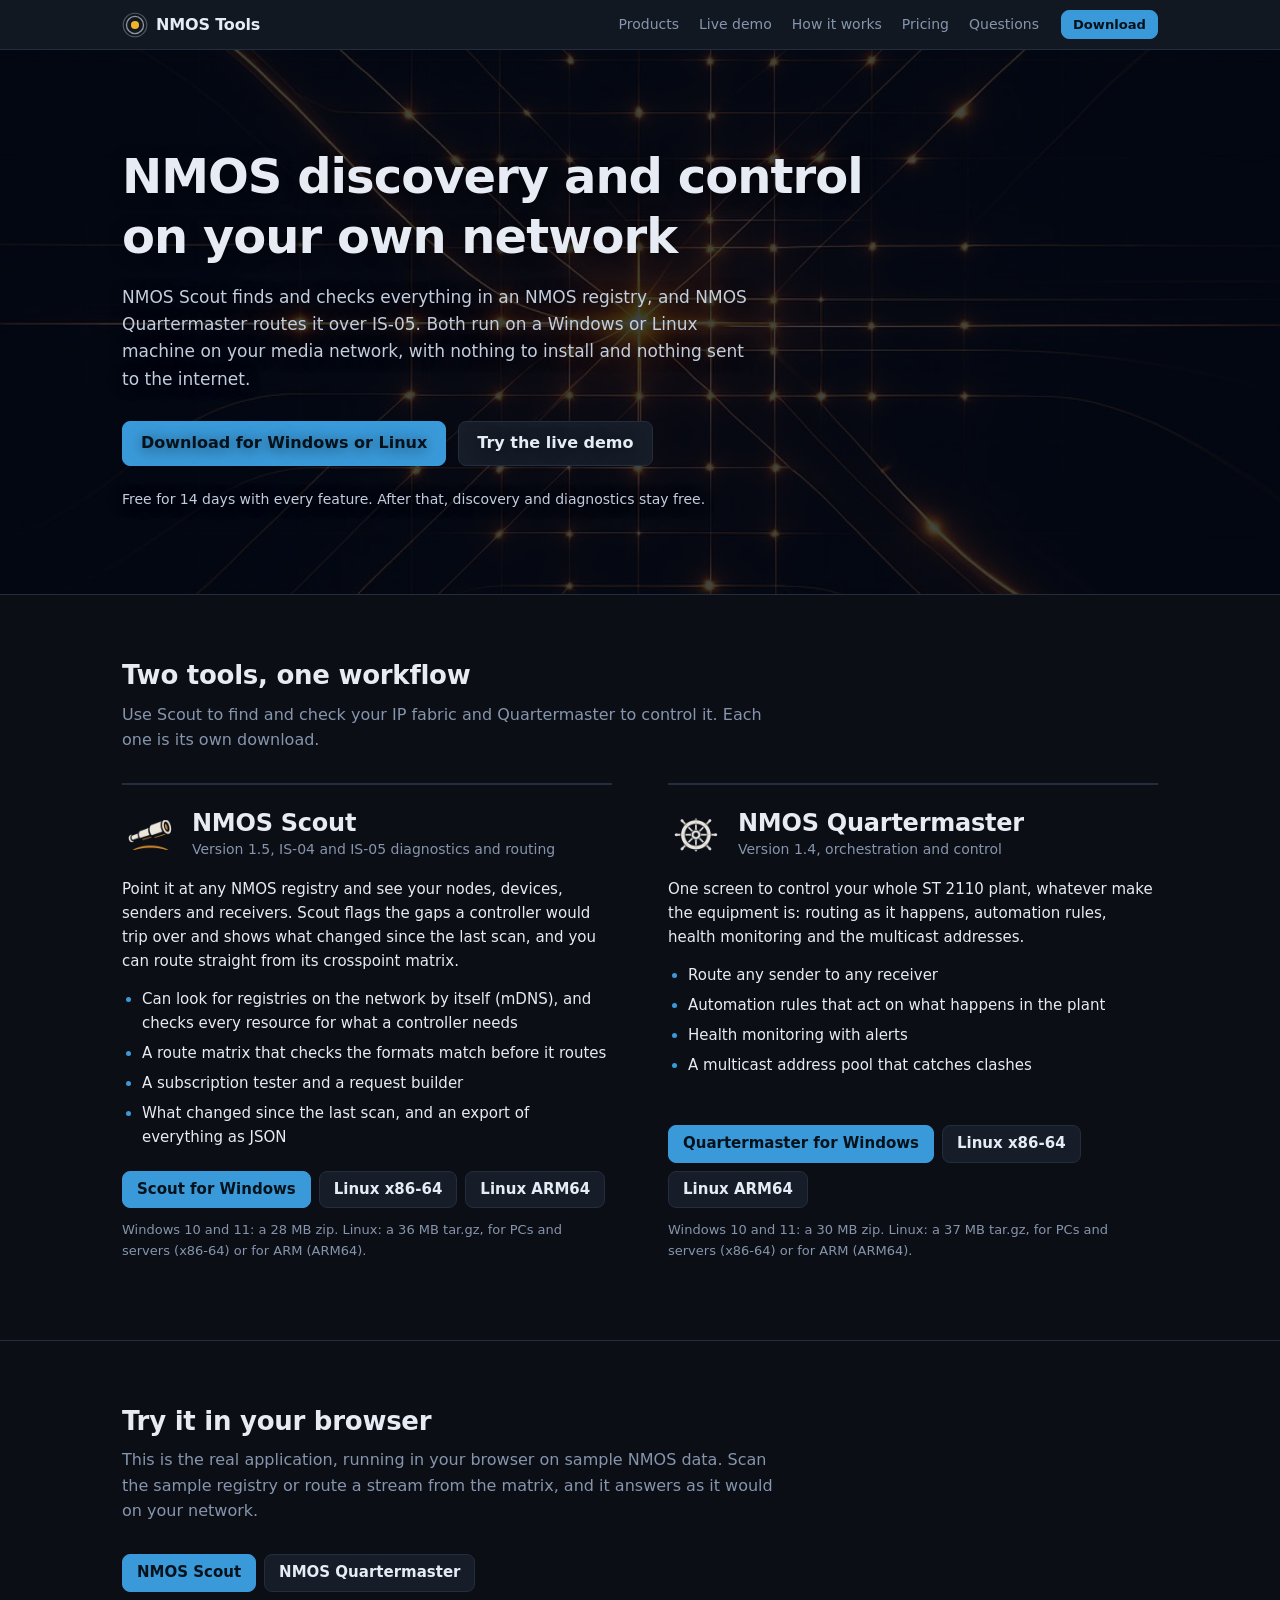
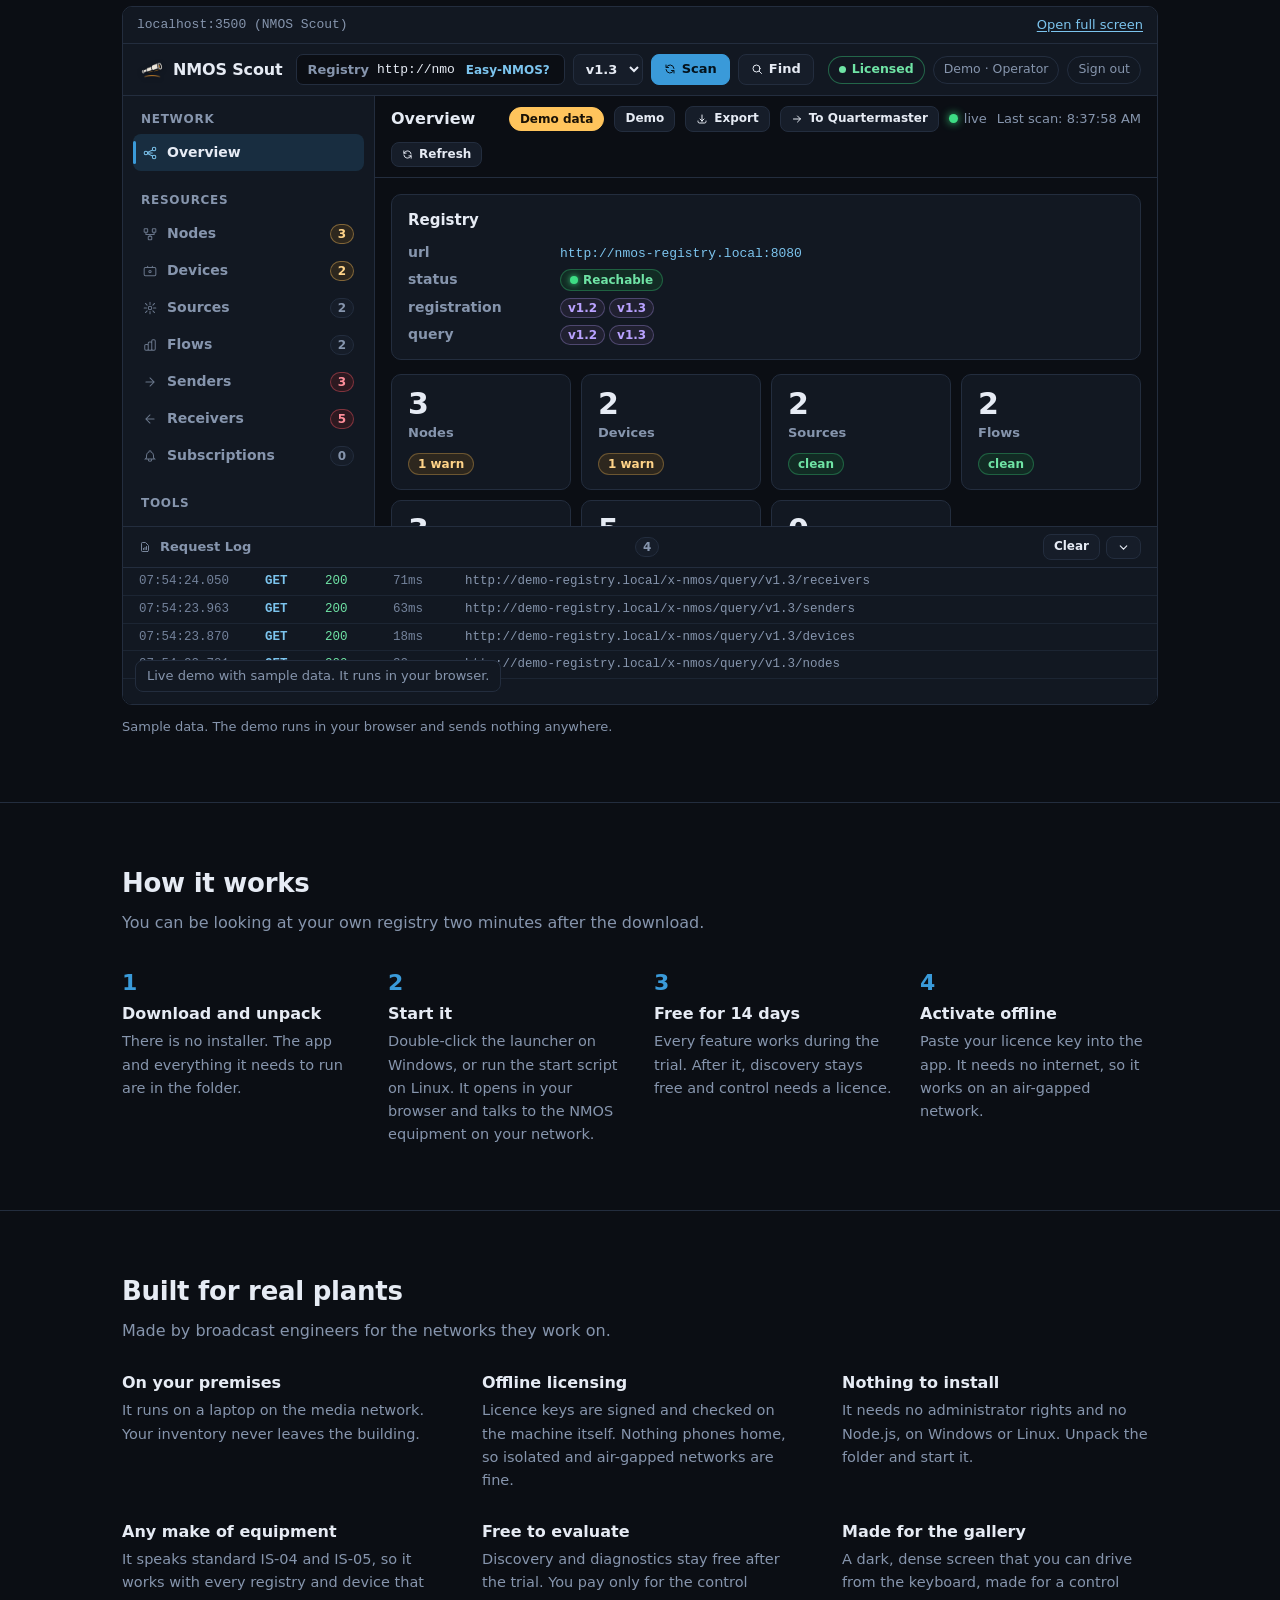
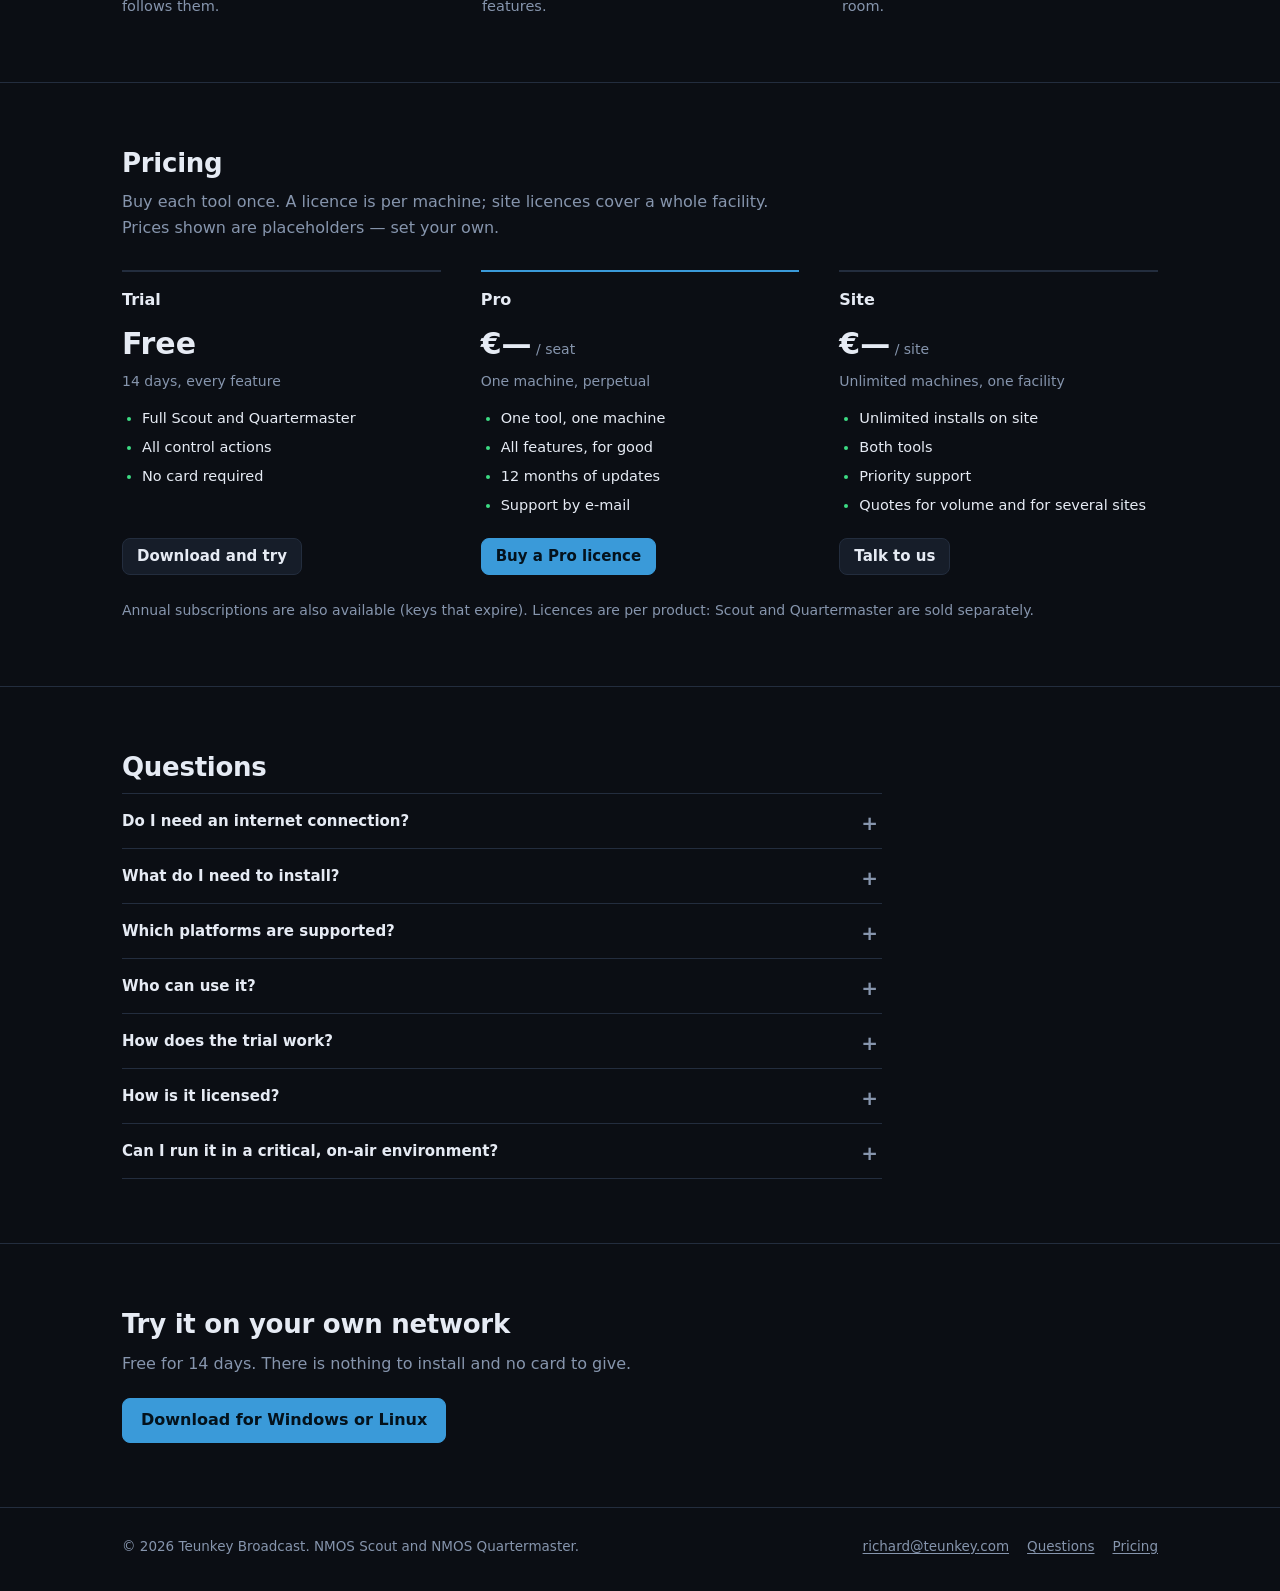
==== commit bc631634: "Linux downloads, v1.2.0: Scout 1.5, Quartermaster 1.4 Download buttons for Linux on x86-64 and ARM64" ====
--- a/index.html
+++ b/index.html
@@ -4,7 +4,7 @@
 <meta charset="UTF-8"/>
 <meta name="viewport" content="width=device-width, initial-scale=1.0"/>
 <title>NMOS Tools: NMOS discovery and control for ST 2110</title>
-<meta name="description" content="NMOS Scout and NMOS Quartermaster: IS-04 and IS-05 discovery, diagnostics and control for ST 2110 broadcast. They run on your own network, on Windows, with nothing to install. Free for 14 days."/>
+<meta name="description" content="NMOS Scout and NMOS Quartermaster: IS-04 and IS-05 discovery, diagnostics and control for ST 2110 broadcast. They run on your own network, on Windows or Linux, with nothing to install. Free for 14 days."/>
 <meta property="og:title" content="NMOS Tools: NMOS discovery and control on your own network"/>
 <meta property="og:description" content="NMOS Scout and NMOS Quartermaster find, check and route your ST 2110 plant over IS-04 and IS-05. They run on your network and are licensed offline. Free for 14 days."/>
 <meta property="og:type" content="website"/>
@@ -70,6 +70,7 @@
   .feat { margin: 0 0 22px; padding-left: 20px; display: grid; gap: 6px; }
   .feat li::marker { color: var(--tkr-accent); }
   .prod .grow { flex: 1; }
+  .dl { display: flex; gap: 8px; flex-wrap: wrap; }
   .file { margin-top: 12px; color: var(--tkr-muted); font-size: 13px; }
 
   /* the live demo: the real applications in a frame */
@@ -150,9 +151,9 @@
   <div class="hero" id="top">
     <div class="wrap hero-in">
       <h1>NMOS discovery and control on your own network</h1>
-      <p class="sub">NMOS Scout finds and checks everything in an NMOS registry, and NMOS Quartermaster routes it over IS-05. Both run on a Windows PC on your media network, with nothing to install and nothing sent to the internet.</p>
+      <p class="sub">NMOS Scout finds and checks everything in an NMOS registry, and NMOS Quartermaster routes it over IS-05. Both run on a Windows or Linux machine on your media network, with nothing to install and nothing sent to the internet.</p>
       <div class="cta">
-        <a class="tkr-btn tkr-primary btn-lg" href="#products">Download for Windows</a>
+        <a class="tkr-btn tkr-primary btn-lg" href="#products">Download for Windows or Linux</a>
         <a class="tkr-btn btn-lg" href="#demo">Try the live demo</a>
       </div>
       <p class="trial">Free for 14 days with every feature. After that, discovery and diagnostics stay free.</p>
@@ -168,24 +169,28 @@
         <article class="prod">
           <div class="prod-head">
             <img src="assets/scout-mark.png" alt="" width="56" height="56"/>
-            <div><h3 class="name"><b>NMOS</b> Scout</h3><p class="ver">Version 1.4, IS-04 and IS-05 diagnostics and routing</p></div>
+            <div><h3 class="name"><b>NMOS</b> Scout</h3><p class="ver">Version 1.5, IS-04 and IS-05 diagnostics and routing</p></div>
           </div>
-          <p>Point it at any NMOS registry and see your nodes, devices, senders and receivers. Scout checks each one against the specifications and shows what changed since the last scan, and you can route straight from its crosspoint matrix.</p>
+          <p>Point it at any NMOS registry and see your nodes, devices, senders and receivers. Scout flags the gaps a controller would trip over and shows what changed since the last scan, and you can route straight from its crosspoint matrix.</p>
           <ul class="feat">
-            <li>Finds registries on the network by itself (mDNS) and checks every resource</li>
+            <li>Can look for registries on the network by itself (mDNS), and checks every resource for what a controller needs</li>
             <li>A route matrix that checks the formats match before it routes</li>
             <li>A subscription tester and a request builder</li>
             <li>What changed since the last scan, and an export of everything as JSON</li>
           </ul>
           <div class="grow"></div>
-          <div><a class="tkr-btn tkr-primary" data-dl="scout" href="#products" download>Download Scout</a></div>
-          <p class="file"><code>nmos-scout-portable.zip</code>, about 27 MB, Windows 64-bit</p>
+          <div class="dl">
+            <a class="tkr-btn tkr-primary" data-dl="scout" href="#products" download>Scout for Windows</a>
+            <a class="tkr-btn" data-dl="scout-linux-x64" href="#products" download>Linux x86-64</a>
+            <a class="tkr-btn" data-dl="scout-linux-arm64" href="#products" download>Linux ARM64</a>
+          </div>
+          <p class="file">Windows 10 and 11: a 28 MB zip. Linux: a 36 MB tar.gz, for PCs and servers (x86-64) or for ARM (ARM64).</p>
         </article>
 
         <article class="prod">
           <div class="prod-head">
             <img src="assets/quartermaster-mark.png" alt="" width="56" height="56"/>
-            <div><h3 class="name"><b>NMOS</b> Quartermaster</h3><p class="ver">Version 1.3.1, orchestration and control</p></div>
+            <div><h3 class="name"><b>NMOS</b> Quartermaster</h3><p class="ver">Version 1.4, orchestration and control</p></div>
           </div>
           <p>One screen to control your whole ST 2110 plant, whatever make the equipment is: routing as it happens, automation rules, health monitoring and the multicast addresses.</p>
           <ul class="feat">
@@ -195,8 +200,12 @@
             <li>A multicast address pool that catches clashes</li>
           </ul>
           <div class="grow"></div>
-          <div><a class="tkr-btn tkr-primary" data-dl="quartermaster" href="#products" download>Download Quartermaster</a></div>
-          <p class="file"><code>nmos-quartermaster-portable.zip</code>, about 28 MB, Windows 64-bit</p>
+          <div class="dl">
+            <a class="tkr-btn tkr-primary" data-dl="quartermaster" href="#products" download>Quartermaster for Windows</a>
+            <a class="tkr-btn" data-dl="quartermaster-linux-x64" href="#products" download>Linux x86-64</a>
+            <a class="tkr-btn" data-dl="quartermaster-linux-arm64" href="#products" download>Linux ARM64</a>
+          </div>
+          <p class="file">Windows 10 and 11: a 30 MB zip. Linux: a 37 MB tar.gz, for PCs and servers (x86-64) or for ARM (ARM64).</p>
         </article>
 
       </div>
@@ -229,8 +238,8 @@
       <h2>How it works</h2>
       <p class="lead">You can be looking at your own registry two minutes after the download.</p>
       <ol class="steps">
-        <li><h3>Download and unzip</h3><p>There is no installer. The app and everything it needs to run are in the folder.</p></li>
-        <li><h3>Double-click to start</h3><p>It opens in your browser and talks to the NMOS equipment on your network, from your own premises.</p></li>
+        <li><h3>Download and unpack</h3><p>There is no installer. The app and everything it needs to run are in the folder.</p></li>
+        <li><h3>Start it</h3><p>Double-click the launcher on Windows, or run the start script on Linux. It opens in your browser and talks to the NMOS equipment on your network.</p></li>
         <li><h3>Free for 14 days</h3><p>Every feature works during the trial. After it, discovery stays free and control needs a licence.</p></li>
         <li><h3>Activate offline</h3><p>Paste your licence key into the app. It needs no internet, so it works on an air-gapped network.</p></li>
       </ol>
@@ -244,7 +253,7 @@
       <div class="cols3">
         <div><h3>On your premises</h3><p>It runs on a laptop on the media network. Your inventory never leaves the building.</p></div>
         <div><h3>Offline licensing</h3><p>Licence keys are signed and checked on the machine itself. Nothing phones home, so isolated and air-gapped networks are fine.</p></div>
-        <div><h3>Nothing to install</h3><p>It needs no administrator rights and no Node.js. Unzip the folder and start it.</p></div>
+        <div><h3>Nothing to install</h3><p>It needs no administrator rights and no Node.js, on Windows or Linux. Unpack the folder and start it.</p></div>
         <div><h3>Any make of equipment</h3><p>It speaks standard IS-04 and IS-05, so it works with every registry and device that follows them.</p></div>
         <div><h3>Free to evaluate</h3><p>Discovery and diagnostics stay free after the trial. You pay only for the control features.</p></div>
         <div><h3>Made for the gallery</h3><p>A dark, dense screen that you can drive from the keyboard, made for a control room.</p></div>
@@ -305,8 +314,9 @@
       <h2>Questions</h2>
       <div class="faq">
         <details><summary>Do I need an internet connection?</summary><p>No. Both tools run entirely on your local network and check licences offline. Nothing is sent to the internet, including your device inventory. They are made for isolated, air-gapped broadcast networks.</p></details>
-        <details><summary>What do I need to install?</summary><p>Nothing. Each download is a folder that already includes the runtime. Unzip it anywhere and double-click the launcher. It needs no administrator rights and no Node.js.</p></details>
-        <details><summary>Which platforms are supported?</summary><p>Windows 10 and 11 (64-bit) today. Builds for macOS and Linux are planned; get in touch if you need one.</p></details>
+        <details><summary>What do I need to install?</summary><p>Nothing. Each download is a folder that already includes the runtime. Unpack it anywhere, then double-click the launcher on Windows or run the start script on Linux. It needs no administrator rights and no Node.js.</p></details>
+        <details><summary>Which platforms are supported?</summary><p>Windows 10 and 11 (64-bit), and Linux on x86-64 and ARM64: a server in the machine room, a laptop, or a Raspberry Pi. On a Linux server it can run as a service; the read-me in the download shows how. A build for macOS is planned; get in touch if you need one.</p></details>
+        <details><summary>Who can use it?</summary><p>Everyone gets their own account. The first start asks you to create the administrator, on the computer the tool runs on; the administrator then adds the others, each with a role, and resets a forgotten password.</p></details>
         <details><summary>How does the trial work?</summary><p>The first launch starts a 14-day trial with every feature. After it ends, discovery and diagnostics keep working for free, and the control actions (routing, automation, reservations) work again once you activate a licence key.</p></details>
         <details><summary>How is it licensed?</summary><p>You buy a licence key, paste it into the app, and the app checks its cryptographic signature offline. Keys are per machine (Pro) or per facility (Site), perpetual or annual.</p></details>
         <details><summary>Can I run it in a critical, on-air environment?</summary><p>The tools are professional utilities: always check routing and control actions in your own environment first. The licence agreement included with each download has the full terms.</p></details>
@@ -318,7 +328,7 @@
     <div class="wrap">
       <h2>Try it on your own network</h2>
       <p class="lead">Free for 14 days. There is nothing to install and no card to give.</p>
-      <a class="tkr-btn tkr-primary btn-lg" href="#products">Download for Windows</a>
+      <a class="tkr-btn tkr-primary btn-lg" href="#products">Download for Windows or Linux</a>
     </div>
   </section>
 
@@ -339,7 +349,11 @@
   // The downloads are the latest GitHub release of this repository.
   var DOWNLOADS = {
     scout:         'https://github.com/teunenrichard-dot/nmos-tools/releases/latest/download/nmos-scout-portable.zip',
-    quartermaster: 'https://github.com/teunenrichard-dot/nmos-tools/releases/latest/download/nmos-quartermaster-portable.zip'
+    quartermaster: 'https://github.com/teunenrichard-dot/nmos-tools/releases/latest/download/nmos-quartermaster-portable.zip',
+    'scout-linux-x64':           'https://github.com/teunenrichard-dot/nmos-tools/releases/latest/download/nmos-scout-linux-x64.tar.gz',
+    'scout-linux-arm64':         'https://github.com/teunenrichard-dot/nmos-tools/releases/latest/download/nmos-scout-linux-arm64.tar.gz',
+    'quartermaster-linux-x64':   'https://github.com/teunenrichard-dot/nmos-tools/releases/latest/download/nmos-quartermaster-linux-x64.tar.gz',
+    'quartermaster-linux-arm64': 'https://github.com/teunenrichard-dot/nmos-tools/releases/latest/download/nmos-quartermaster-linux-arm64.tar.gz'
   };
   document.querySelectorAll('[data-dl]').forEach(function (a) { a.href = DOWNLOADS[a.dataset.dl] || '#products'; });
 
